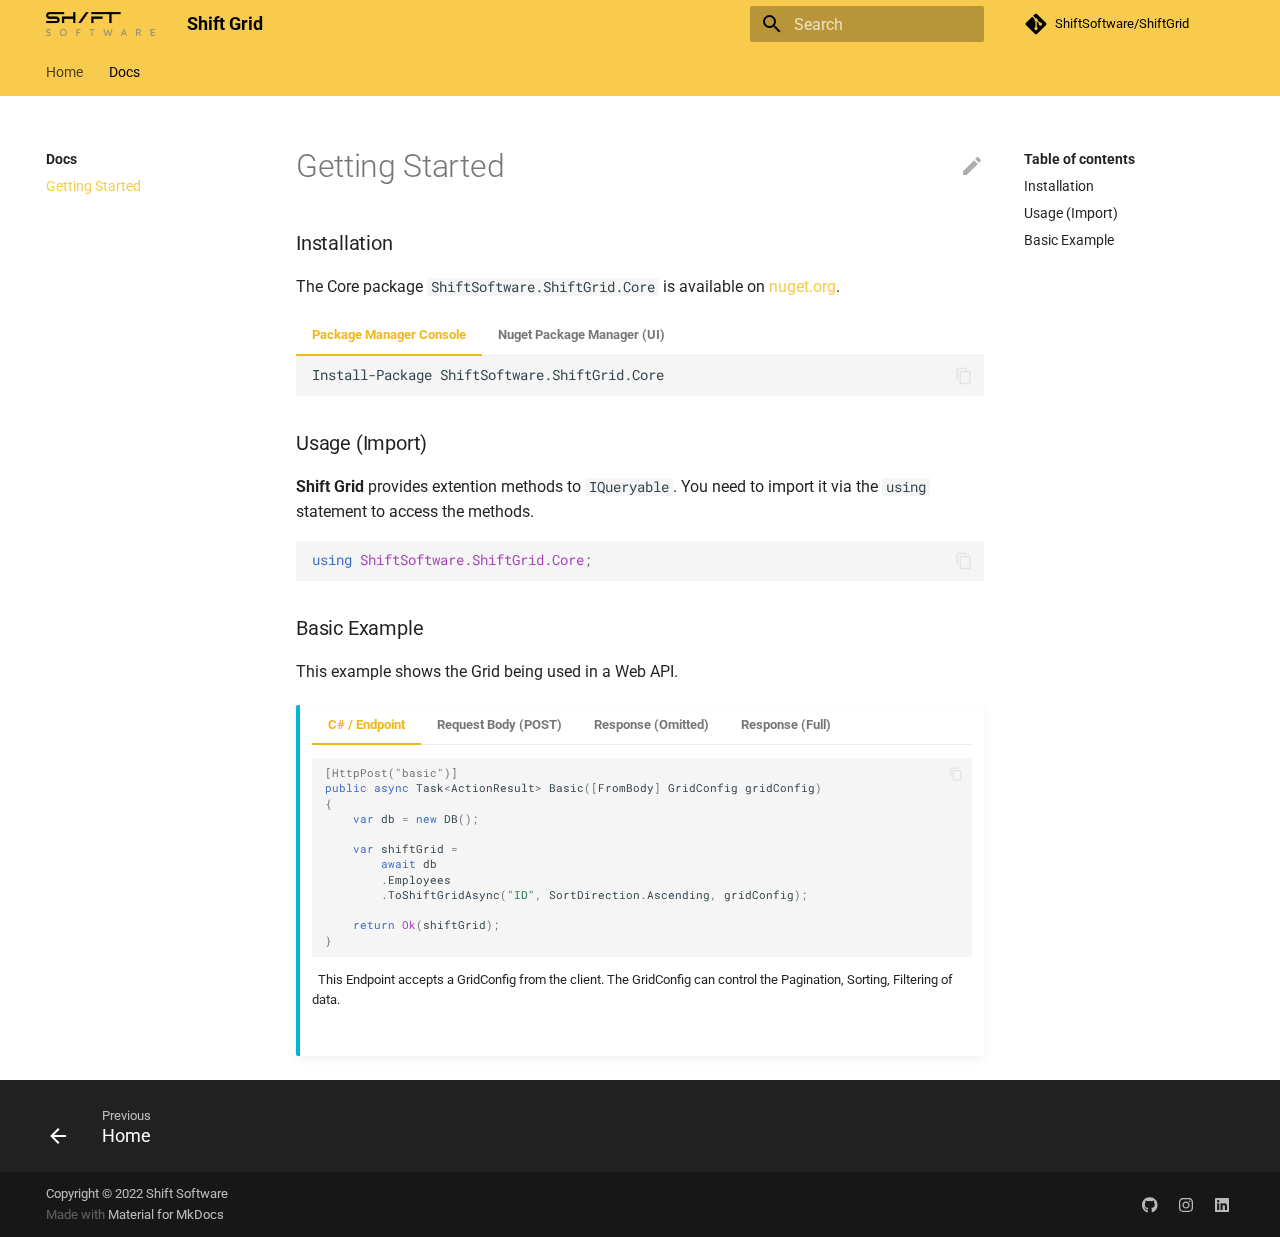
==== getting-started/index.html @ 9fefaa30 "Deployed 699433a with MkDocs version: 1.3.0" ====
<!doctype html>
<html lang="en" class="no-js">
  <head>
    
      <meta charset="utf-8">
      <meta name="viewport" content="width=device-width,initial-scale=1">
      
        <meta name="description" content="Data Grid adapter for Entity Framework and Entity Framework Core with support for Pagination, Sorting, Filtering, and Data Exporting.">
      
      
        <meta name="author" content="Shift Software">
      
      
      <link rel="icon" href="../assets/images/favicon.png">
      <meta name="generator" content="mkdocs-1.3.0, mkdocs-material-8.2.15">
    
    
      
        <title>Getting Started - Shift Grid</title>
      
    
    
      <link rel="stylesheet" href="../assets/stylesheets/main.c382b1dc.min.css">
      
        
        <link rel="stylesheet" href="../assets/stylesheets/palette.cc9b2e1e.min.css">
        
      
    
    
    
      
        
        
        <link rel="preconnect" href="https://fonts.gstatic.com" crossorigin>
        <link rel="stylesheet" href="https://fonts.googleapis.com/css?family=Roboto:300,300i,400,400i,700,700i%7CRoboto+Mono:400,400i,700,700i&display=fallback">
        <style>:root{--md-text-font:"Roboto";--md-code-font:"Roboto Mono"}</style>
      
    
    
      <link rel="stylesheet" href="../overrides/css/extra.css">
    
    <script>__md_scope=new URL("..",location),__md_get=(e,_=localStorage,t=__md_scope)=>JSON.parse(_.getItem(t.pathname+"."+e)),__md_set=(e,_,t=localStorage,a=__md_scope)=>{try{t.setItem(a.pathname+"."+e,JSON.stringify(_))}catch(e){}}</script>
    
      

    
    
  </head>
  
  
    
    
    
    
    
    <body dir="ltr" data-md-color-scheme="" data-md-color-primary="none" data-md-color-accent="none">
  
    
    
    <input class="md-toggle" data-md-toggle="drawer" type="checkbox" id="__drawer" autocomplete="off">
    <input class="md-toggle" data-md-toggle="search" type="checkbox" id="__search" autocomplete="off">
    <label class="md-overlay" for="__drawer"></label>
    <div data-md-component="skip">
      
        
        <a href="#installation" class="md-skip">
          Skip to content
        </a>
      
    </div>
    <div data-md-component="announce">
      
    </div>
    
    
      

<header class="md-header" data-md-component="header">
  <nav class="md-header__inner md-grid" aria-label="Header">
    <a href=".." title="Shift Grid" class="md-header__button md-logo" aria-label="Shift Grid" data-md-component="logo">
      
  <img src="../assets/images/logo.png" alt="logo">

    </a>
    <label class="md-header__button md-icon" for="__drawer">
      <svg xmlns="http://www.w3.org/2000/svg" viewBox="0 0 24 24"><path d="M3 6h18v2H3V6m0 5h18v2H3v-2m0 5h18v2H3v-2Z"/></svg>
    </label>
    <div class="md-header__title" data-md-component="header-title">
      <div class="md-header__ellipsis">
        <div class="md-header__topic">
          <span class="md-ellipsis">
            Shift Grid
          </span>
        </div>
        <div class="md-header__topic" data-md-component="header-topic">
          <span class="md-ellipsis">
            
              Getting Started
            
          </span>
        </div>
      </div>
    </div>
    
    
    
      <label class="md-header__button md-icon" for="__search">
        <svg xmlns="http://www.w3.org/2000/svg" viewBox="0 0 24 24"><path d="M9.5 3A6.5 6.5 0 0 1 16 9.5c0 1.61-.59 3.09-1.56 4.23l.27.27h.79l5 5-1.5 1.5-5-5v-.79l-.27-.27A6.516 6.516 0 0 1 9.5 16 6.5 6.5 0 0 1 3 9.5 6.5 6.5 0 0 1 9.5 3m0 2C7 5 5 7 5 9.5S7 14 9.5 14 14 12 14 9.5 12 5 9.5 5Z"/></svg>
      </label>
      <div class="md-search" data-md-component="search" role="dialog">
  <label class="md-search__overlay" for="__search"></label>
  <div class="md-search__inner" role="search">
    <form class="md-search__form" name="search">
      <input type="text" class="md-search__input" name="query" aria-label="Search" placeholder="Search" autocapitalize="off" autocorrect="off" autocomplete="off" spellcheck="false" data-md-component="search-query" required>
      <label class="md-search__icon md-icon" for="__search">
        <svg xmlns="http://www.w3.org/2000/svg" viewBox="0 0 24 24"><path d="M9.5 3A6.5 6.5 0 0 1 16 9.5c0 1.61-.59 3.09-1.56 4.23l.27.27h.79l5 5-1.5 1.5-5-5v-.79l-.27-.27A6.516 6.516 0 0 1 9.5 16 6.5 6.5 0 0 1 3 9.5 6.5 6.5 0 0 1 9.5 3m0 2C7 5 5 7 5 9.5S7 14 9.5 14 14 12 14 9.5 12 5 9.5 5Z"/></svg>
        <svg xmlns="http://www.w3.org/2000/svg" viewBox="0 0 24 24"><path d="M20 11v2H8l5.5 5.5-1.42 1.42L4.16 12l7.92-7.92L13.5 5.5 8 11h12Z"/></svg>
      </label>
      <nav class="md-search__options" aria-label="Search">
        
        <button type="reset" class="md-search__icon md-icon" aria-label="Clear" tabindex="-1">
          <svg xmlns="http://www.w3.org/2000/svg" viewBox="0 0 24 24"><path d="M19 6.41 17.59 5 12 10.59 6.41 5 5 6.41 10.59 12 5 17.59 6.41 19 12 13.41 17.59 19 19 17.59 13.41 12 19 6.41Z"/></svg>
        </button>
      </nav>
      
    </form>
    <div class="md-search__output">
      <div class="md-search__scrollwrap" data-md-scrollfix>
        <div class="md-search-result" data-md-component="search-result">
          <div class="md-search-result__meta">
            Initializing search
          </div>
          <ol class="md-search-result__list"></ol>
        </div>
      </div>
    </div>
  </div>
</div>
    
    
      <div class="md-header__source">
        <a href="https://github.com/ShiftSoftware/ShiftGrid" title="Go to repository" class="md-source" data-md-component="source">
  <div class="md-source__icon md-icon">
    
    <svg xmlns="http://www.w3.org/2000/svg" viewBox="0 0 448 512"><!--! Font Awesome Free 6.1.1 by @fontawesome - https://fontawesome.com License - https://fontawesome.com/license/free (Icons: CC BY 4.0, Fonts: SIL OFL 1.1, Code: MIT License) Copyright 2022 Fonticons, Inc.--><path d="M439.55 236.05 244 40.45a28.87 28.87 0 0 0-40.81 0l-40.66 40.63 51.52 51.52c27.06-9.14 52.68 16.77 43.39 43.68l49.66 49.66c34.23-11.8 61.18 31 35.47 56.69-26.49 26.49-70.21-2.87-56-37.34L240.22 199v121.85c25.3 12.54 22.26 41.85 9.08 55a34.34 34.34 0 0 1-48.55 0c-17.57-17.6-11.07-46.91 11.25-56v-123c-20.8-8.51-24.6-30.74-18.64-45L142.57 101 8.45 235.14a28.86 28.86 0 0 0 0 40.81l195.61 195.6a28.86 28.86 0 0 0 40.8 0l194.69-194.69a28.86 28.86 0 0 0 0-40.81z"/></svg>
  </div>
  <div class="md-source__repository">
    ShiftSoftware/ShiftGrid
  </div>
</a>
      </div>
    
  </nav>
  
</header>
    
    <div class="md-container" data-md-component="container">
      
      
        
          
            
<nav class="md-tabs" aria-label="Tabs" data-md-component="tabs">
  <div class="md-tabs__inner md-grid">
    <ul class="md-tabs__list">
      
        
  
  


  <li class="md-tabs__item">
    <a href=".." class="md-tabs__link">
      Home
    </a>
  </li>

      
        
  
  
    
  


  
  
  
    <li class="md-tabs__item">
      <a href="./" class="md-tabs__link md-tabs__link--active">
        Docs
      </a>
    </li>
  

      
    </ul>
  </div>
</nav>
          
        
      
      <main class="md-main" data-md-component="main">
        <div class="md-main__inner md-grid">
          
            
              
              <div class="md-sidebar md-sidebar--primary" data-md-component="sidebar" data-md-type="navigation" >
                <div class="md-sidebar__scrollwrap">
                  <div class="md-sidebar__inner">
                    

  


<nav class="md-nav md-nav--primary md-nav--lifted" aria-label="Navigation" data-md-level="0">
  <label class="md-nav__title" for="__drawer">
    <a href=".." title="Shift Grid" class="md-nav__button md-logo" aria-label="Shift Grid" data-md-component="logo">
      
  <img src="../assets/images/logo.png" alt="logo">

    </a>
    Shift Grid
  </label>
  
    <div class="md-nav__source">
      <a href="https://github.com/ShiftSoftware/ShiftGrid" title="Go to repository" class="md-source" data-md-component="source">
  <div class="md-source__icon md-icon">
    
    <svg xmlns="http://www.w3.org/2000/svg" viewBox="0 0 448 512"><!--! Font Awesome Free 6.1.1 by @fontawesome - https://fontawesome.com License - https://fontawesome.com/license/free (Icons: CC BY 4.0, Fonts: SIL OFL 1.1, Code: MIT License) Copyright 2022 Fonticons, Inc.--><path d="M439.55 236.05 244 40.45a28.87 28.87 0 0 0-40.81 0l-40.66 40.63 51.52 51.52c27.06-9.14 52.68 16.77 43.39 43.68l49.66 49.66c34.23-11.8 61.18 31 35.47 56.69-26.49 26.49-70.21-2.87-56-37.34L240.22 199v121.85c25.3 12.54 22.26 41.85 9.08 55a34.34 34.34 0 0 1-48.55 0c-17.57-17.6-11.07-46.91 11.25-56v-123c-20.8-8.51-24.6-30.74-18.64-45L142.57 101 8.45 235.14a28.86 28.86 0 0 0 0 40.81l195.61 195.6a28.86 28.86 0 0 0 40.8 0l194.69-194.69a28.86 28.86 0 0 0 0-40.81z"/></svg>
  </div>
  <div class="md-source__repository">
    ShiftSoftware/ShiftGrid
  </div>
</a>
    </div>
  
  <ul class="md-nav__list" data-md-scrollfix>
    
      
      
      

  
  
  
    <li class="md-nav__item">
      <a href=".." class="md-nav__link">
        Home
      </a>
    </li>
  

    
      
      
      

  
  
    
  
  
    
    <li class="md-nav__item md-nav__item--active md-nav__item--nested">
      
      
        <input class="md-nav__toggle md-toggle" data-md-toggle="__nav_2" type="checkbox" id="__nav_2" checked>
      
      
      
      
        <label class="md-nav__link" for="__nav_2">
          Docs
          <span class="md-nav__icon md-icon"></span>
        </label>
      
      <nav class="md-nav" aria-label="Docs" data-md-level="1">
        <label class="md-nav__title" for="__nav_2">
          <span class="md-nav__icon md-icon"></span>
          Docs
        </label>
        <ul class="md-nav__list" data-md-scrollfix>
          
            
              
  
  
    
  
  
    <li class="md-nav__item md-nav__item--active">
      
      <input class="md-nav__toggle md-toggle" data-md-toggle="toc" type="checkbox" id="__toc">
      
      
      
        <label class="md-nav__link md-nav__link--active" for="__toc">
          Getting Started
          <span class="md-nav__icon md-icon"></span>
        </label>
      
      <a href="./" class="md-nav__link md-nav__link--active">
        Getting Started
      </a>
      
        

<nav class="md-nav md-nav--secondary" aria-label="Table of contents">
  
  
  
  
    <label class="md-nav__title" for="__toc">
      <span class="md-nav__icon md-icon"></span>
      Table of contents
    </label>
    <ul class="md-nav__list" data-md-component="toc" data-md-scrollfix>
      
        <li class="md-nav__item">
  <a href="#installation" class="md-nav__link">
    Installation
  </a>
  
</li>
      
        <li class="md-nav__item">
  <a href="#usage-import" class="md-nav__link">
    Usage (Import)
  </a>
  
</li>
      
        <li class="md-nav__item">
  <a href="#basic-example" class="md-nav__link">
    Basic Example
  </a>
  
</li>
      
    </ul>
  
</nav>
      
    </li>
  

            
          
        </ul>
      </nav>
    </li>
  

    
  </ul>
</nav>
                  </div>
                </div>
              </div>
            
            
              
              <div class="md-sidebar md-sidebar--secondary" data-md-component="sidebar" data-md-type="toc" >
                <div class="md-sidebar__scrollwrap">
                  <div class="md-sidebar__inner">
                    

<nav class="md-nav md-nav--secondary" aria-label="Table of contents">
  
  
  
  
    <label class="md-nav__title" for="__toc">
      <span class="md-nav__icon md-icon"></span>
      Table of contents
    </label>
    <ul class="md-nav__list" data-md-component="toc" data-md-scrollfix>
      
        <li class="md-nav__item">
  <a href="#installation" class="md-nav__link">
    Installation
  </a>
  
</li>
      
        <li class="md-nav__item">
  <a href="#usage-import" class="md-nav__link">
    Usage (Import)
  </a>
  
</li>
      
        <li class="md-nav__item">
  <a href="#basic-example" class="md-nav__link">
    Basic Example
  </a>
  
</li>
      
    </ul>
  
</nav>
                  </div>
                </div>
              </div>
            
          
          <div class="md-content" data-md-component="content">
            <article class="md-content__inner md-typeset">
              
                
  <a href="https://github.com/ShiftSoftware/ShiftGrid/edit/master/docs/getting-started.md" title="Edit this page" class="md-content__button md-icon">
    <svg xmlns="http://www.w3.org/2000/svg" viewBox="0 0 24 24"><path d="M20.71 7.04c.39-.39.39-1.04 0-1.41l-2.34-2.34c-.37-.39-1.02-.39-1.41 0l-1.84 1.83 3.75 3.75M3 17.25V21h3.75L17.81 9.93l-3.75-3.75L3 17.25Z"/></svg>
  </a>



  <h1>Getting Started</h1>

<h3 id="installation">Installation<a class="headerlink" href="#installation" title="Permanent link">&para;</a></h3>
<p>The Core package <code>ShiftSoftware.ShiftGrid.Core</code> is available on <a href="https://nuget.org">nuget.org</a>.</p>
<div class="tabbed-set tabbed-alternate" data-tabs="1:2"><input checked="checked" id="__tabbed_1_1" name="__tabbed_1" type="radio" /><input id="__tabbed_1_2" name="__tabbed_1" type="radio" /><div class="tabbed-labels"><label for="__tabbed_1_1">Package Manager Console</label><label for="__tabbed_1_2">Nuget Package Manager (UI)</label></div>
<div class="tabbed-content">
<div class="tabbed-block">
<div class="highlight"><pre><span></span><code>Install-Package ShiftSoftware.ShiftGrid.Core
</code></pre></div>
</div>
<div class="tabbed-block">
<div class="admonition note">
<ul>
<li><strong>Right Click</strong> on the Solution Name In Visual Studio</li>
<li>Click <strong>Manage NuGet Packages</strong></li>
<li>Click <strong>Browse</strong></li>
<li>Find <code>ShiftSoftware.ShiftGrid.Core</code> and Install it.</li>
</ul>
</div>
</div>
</div>
</div>
<h3 id="usage-import">Usage (Import)<a class="headerlink" href="#usage-import" title="Permanent link">&para;</a></h3>
<p><strong>Shift Grid</strong> provides extention methods to <code>IQueryable</code>. You need to import it via the <code>using</code> statement to access the methods.
<div class="highlight"><pre><span></span><code><span class="k">using</span><span class="w"> </span><span class="nn">ShiftSoftware.ShiftGrid.Core</span><span class="p">;</span><span class="w"></span>
</code></pre></div></p>
<h3 id="basic-example">Basic Example<a class="headerlink" href="#basic-example" title="Permanent link">&para;</a></h3>
<p>This example shows the Grid being used in a Web API.</p>
<div class="admonition info">
<div class="tabbed-set tabbed-alternate" data-tabs="2:4"><input checked="checked" id="__tabbed_2_1" name="__tabbed_2" type="radio" /><input id="__tabbed_2_2" name="__tabbed_2" type="radio" /><input id="__tabbed_2_3" name="__tabbed_2" type="radio" /><input id="__tabbed_2_4" name="__tabbed_2" type="radio" /><div class="tabbed-labels"><label for="__tabbed_2_1">C# / Endpoint</label><label for="__tabbed_2_2">Request Body (POST)</label><label for="__tabbed_2_3">Response (Omitted)</label><label for="__tabbed_2_4">Response (Full)</label></div>
<div class="tabbed-content">
<div class="tabbed-block">
<p><div class="highlight"><pre><span></span><code><span class="na">[HttpPost(&quot;basic&quot;)]</span><span class="w"></span>
<span class="k">public</span><span class="w"> </span><span class="k">async</span><span class="w"> </span><span class="n">Task</span><span class="p">&lt;</span><span class="n">ActionResult</span><span class="p">&gt;</span><span class="w"> </span><span class="n">Basic</span><span class="p">([</span><span class="n">FromBody</span><span class="p">]</span><span class="w"> </span><span class="n">GridConfig</span><span class="w"> </span><span class="n">gridConfig</span><span class="p">)</span><span class="w"></span>
<span class="p">{</span><span class="w"></span>
<span class="w">    </span><span class="kt">var</span><span class="w"> </span><span class="n">db</span><span class="w"> </span><span class="p">=</span><span class="w"> </span><span class="k">new</span><span class="w"> </span><span class="n">DB</span><span class="p">();</span><span class="w"></span>

<span class="w">    </span><span class="kt">var</span><span class="w"> </span><span class="n">shiftGrid</span><span class="w"> </span><span class="p">=</span><span class="w"></span>
<span class="w">        </span><span class="k">await</span><span class="w"> </span><span class="n">db</span><span class="w"></span>
<span class="w">        </span><span class="p">.</span><span class="n">Employees</span><span class="w"></span>
<span class="w">        </span><span class="p">.</span><span class="n">ToShiftGridAsync</span><span class="p">(</span><span class="s">&quot;ID&quot;</span><span class="p">,</span><span class="w"> </span><span class="n">SortDirection</span><span class="p">.</span><span class="n">Ascending</span><span class="p">,</span><span class="w"> </span><span class="n">gridConfig</span><span class="p">);</span><span class="w"></span>

<span class="w">    </span><span class="k">return</span><span class="w"> </span><span class="nf">Ok</span><span class="p">(</span><span class="n">shiftGrid</span><span class="p">);</span><span class="w"></span>
<span class="p">}</span><span class="w"></span>
</code></pre></div>
&nbsp;
This Endpoint accepts a GridConfig from the client. The GridConfig can control the Pagination, Sorting, Filtering of data.
<br/>
<br/></p>
</div>
<div class="tabbed-block">
<p><div class="highlight"><pre><span></span><code><span class="p">{</span><span class="w"></span>
<span class="w">    </span><span class="nt">&quot;dataPageIndex&quot;</span><span class="p">:</span><span class="w"> </span><span class="mi">0</span><span class="p">,</span><span class="w"></span>
<span class="w">    </span><span class="nt">&quot;dataPageSize&quot;</span><span class="p">:</span><span class="w"> </span><span class="mi">5</span><span class="p">,</span><span class="w"></span>
<span class="w">    </span><span class="nt">&quot;sort&quot;</span><span class="p">:</span><span class="w"> </span><span class="p">[</span><span class="w"></span>
<span class="w">        </span><span class="p">{</span><span class="w"></span>
<span class="w">            </span><span class="nt">&quot;field&quot;</span><span class="p">:</span><span class="w"> </span><span class="s2">&quot;ID&quot;</span><span class="p">,</span><span class="w"></span>
<span class="w">            </span><span class="nt">&quot;sortDirection&quot;</span><span class="p">:</span><span class="w"> </span><span class="mi">0</span><span class="w"></span>
<span class="w">        </span><span class="p">}</span><span class="w"></span>
<span class="w">    </span><span class="p">],</span><span class="w"></span>
<span class="w">    </span><span class="nt">&quot;columns&quot;</span><span class="p">:</span><span class="w"> </span><span class="p">[],</span><span class="w"></span>
<span class="w">    </span><span class="nt">&quot;pagination&quot;</span><span class="p">:</span><span class="w"> </span><span class="p">{</span><span class="w"></span>
<span class="w">        </span><span class="nt">&quot;pageSize&quot;</span><span class="p">:</span><span class="w"> </span><span class="mi">10</span><span class="w"></span>
<span class="w">    </span><span class="p">}</span><span class="w"></span>
<span class="p">}</span><span class="w"></span>
</code></pre></div>
The <code>dataPageIndex</code> is set to <code>0</code> to load the first page. and the <code>dataPageSize</code> is set to <code>5</code> to load 5 items in each page.
<br/></p>
</div>
<div class="tabbed-block">
<p><div class="highlight"><pre><span></span><code><span class="p">{</span><span class="w"></span>
<span class="w">    </span><span class="nt">&quot;dataPageIndex&quot;</span><span class="p">:</span><span class="w"> </span><span class="mi">0</span><span class="p">,</span><span class="w"></span>
<span class="w">    </span><span class="nt">&quot;dataPageSize&quot;</span><span class="p">:</span><span class="w"> </span><span class="mi">5</span><span class="p">,</span><span class="w"></span>
<span class="w">    </span><span class="nt">&quot;dataCount&quot;</span><span class="p">:</span><span class="w"> </span><span class="mi">1000</span><span class="p">,</span><span class="w"></span>
<span class="w">    </span><span class="nt">&quot;data&quot;</span><span class="p">:</span><span class="w"> </span><span class="p">[</span><span class="err">...</span><span class="p">],</span><span class="w"></span>
<span class="w">    </span><span class="nt">&quot;summary&quot;</span><span class="p">:</span><span class="w"> </span><span class="p">{</span><span class="err">...</span><span class="p">},</span><span class="w"></span>
<span class="w">    </span><span class="nt">&quot;sort&quot;</span><span class="p">:</span><span class="w"> </span><span class="p">[</span><span class="err">...</span><span class="p">],</span><span class="w"></span>
<span class="w">    </span><span class="nt">&quot;stableSort&quot;</span><span class="p">:</span><span class="w"> </span><span class="p">{</span><span class="err">...</span><span class="p">},</span><span class="w"></span>
<span class="w">    </span><span class="nt">&quot;filters&quot;</span><span class="p">:</span><span class="w"> </span><span class="p">[],</span><span class="w"></span>
<span class="w">    </span><span class="nt">&quot;columns&quot;</span><span class="p">:</span><span class="w"> </span><span class="p">[</span><span class="err">...</span><span class="p">],</span><span class="w"></span>
<span class="w">    </span><span class="nt">&quot;pagination&quot;</span><span class="p">:</span><span class="w"> </span><span class="p">{</span><span class="err">...</span><span class="p">},</span><span class="w"></span>
<span class="w">    </span><span class="nt">&quot;beforeLoadingData&quot;</span><span class="p">:</span><span class="w"> </span><span class="s2">&quot;2022-06-03T07:04:03.066889Z&quot;</span><span class="p">,</span><span class="w"></span>
<span class="w">    </span><span class="nt">&quot;afterLoadingData&quot;</span><span class="p">:</span><span class="w"> </span><span class="s2">&quot;2022-06-03T07:04:03.0678893Z&quot;</span><span class="w"></span>
<span class="p">}</span><span class="w"></span>
</code></pre></div>
Objects and Arrays are omitted here so you can see the entire JSON in one preview. See the next tab for the full response.</p>
</div>
<div class="tabbed-block">
<p><div class="highlight"><pre><span></span><code><span class="p">{</span><span class="w"></span>
<span class="w">    </span><span class="nt">&quot;dataPageIndex&quot;</span><span class="p">:</span><span class="w"> </span><span class="mi">0</span><span class="p">,</span><span class="w"></span>
<span class="w">    </span><span class="nt">&quot;dataPageSize&quot;</span><span class="p">:</span><span class="w"> </span><span class="mi">5</span><span class="p">,</span><span class="w"></span>
<span class="w">    </span><span class="nt">&quot;dataCount&quot;</span><span class="p">:</span><span class="w"> </span><span class="mi">1000</span><span class="p">,</span><span class="w"></span>
<span class="w">    </span><span class="nt">&quot;data&quot;</span><span class="p">:</span><span class="w"> </span><span class="p">[</span><span class="w"></span>
<span class="w">        </span><span class="p">{</span><span class="w"></span>
<span class="w">            </span><span class="nt">&quot;id&quot;</span><span class="p">:</span><span class="w"> </span><span class="mi">1</span><span class="p">,</span><span class="w"></span>
<span class="w">            </span><span class="nt">&quot;firstName&quot;</span><span class="p">:</span><span class="w"> </span><span class="s2">&quot;First Name (1)&quot;</span><span class="p">,</span><span class="w"></span>
<span class="w">            </span><span class="nt">&quot;lastName&quot;</span><span class="p">:</span><span class="w"> </span><span class="s2">&quot;Last Name (1)&quot;</span><span class="p">,</span><span class="w"></span>
<span class="w">            </span><span class="nt">&quot;birthdate&quot;</span><span class="p">:</span><span class="w"> </span><span class="kc">null</span><span class="p">,</span><span class="w"></span>
<span class="w">            </span><span class="nt">&quot;departmentId&quot;</span><span class="p">:</span><span class="w"> </span><span class="mi">1</span><span class="p">,</span><span class="w"></span>
<span class="w">            </span><span class="nt">&quot;department&quot;</span><span class="p">:</span><span class="w"> </span><span class="kc">null</span><span class="w"></span>
<span class="w">        </span><span class="p">},</span><span class="w"></span>
<span class="w">        </span><span class="p">{</span><span class="w"></span>
<span class="w">            </span><span class="nt">&quot;id&quot;</span><span class="p">:</span><span class="w"> </span><span class="mi">2</span><span class="p">,</span><span class="w"></span>
<span class="w">            </span><span class="nt">&quot;firstName&quot;</span><span class="p">:</span><span class="w"> </span><span class="s2">&quot;First Name (2)&quot;</span><span class="p">,</span><span class="w"></span>
<span class="w">            </span><span class="nt">&quot;lastName&quot;</span><span class="p">:</span><span class="w"> </span><span class="s2">&quot;Last Name (2)&quot;</span><span class="p">,</span><span class="w"></span>
<span class="w">            </span><span class="nt">&quot;birthdate&quot;</span><span class="p">:</span><span class="w"> </span><span class="kc">null</span><span class="p">,</span><span class="w"></span>
<span class="w">            </span><span class="nt">&quot;departmentId&quot;</span><span class="p">:</span><span class="w"> </span><span class="mi">2</span><span class="p">,</span><span class="w"></span>
<span class="w">            </span><span class="nt">&quot;department&quot;</span><span class="p">:</span><span class="w"> </span><span class="kc">null</span><span class="w"></span>
<span class="w">        </span><span class="p">},</span><span class="w"></span>
<span class="w">        </span><span class="p">{</span><span class="w"></span>
<span class="w">            </span><span class="nt">&quot;id&quot;</span><span class="p">:</span><span class="w"> </span><span class="mi">3</span><span class="p">,</span><span class="w"></span>
<span class="w">            </span><span class="nt">&quot;firstName&quot;</span><span class="p">:</span><span class="w"> </span><span class="s2">&quot;First Name (3)&quot;</span><span class="p">,</span><span class="w"></span>
<span class="w">            </span><span class="nt">&quot;lastName&quot;</span><span class="p">:</span><span class="w"> </span><span class="s2">&quot;Last Name (3)&quot;</span><span class="p">,</span><span class="w"></span>
<span class="w">            </span><span class="nt">&quot;birthdate&quot;</span><span class="p">:</span><span class="w"> </span><span class="kc">null</span><span class="p">,</span><span class="w"></span>
<span class="w">            </span><span class="nt">&quot;departmentId&quot;</span><span class="p">:</span><span class="w"> </span><span class="mi">3</span><span class="p">,</span><span class="w"></span>
<span class="w">            </span><span class="nt">&quot;department&quot;</span><span class="p">:</span><span class="w"> </span><span class="kc">null</span><span class="w"></span>
<span class="w">        </span><span class="p">},</span><span class="w"></span>
<span class="w">        </span><span class="p">{</span><span class="w"></span>
<span class="w">            </span><span class="nt">&quot;id&quot;</span><span class="p">:</span><span class="w"> </span><span class="mi">4</span><span class="p">,</span><span class="w"></span>
<span class="w">            </span><span class="nt">&quot;firstName&quot;</span><span class="p">:</span><span class="w"> </span><span class="s2">&quot;First Name (4)&quot;</span><span class="p">,</span><span class="w"></span>
<span class="w">            </span><span class="nt">&quot;lastName&quot;</span><span class="p">:</span><span class="w"> </span><span class="s2">&quot;Last Name (4)&quot;</span><span class="p">,</span><span class="w"></span>
<span class="w">            </span><span class="nt">&quot;birthdate&quot;</span><span class="p">:</span><span class="w"> </span><span class="kc">null</span><span class="p">,</span><span class="w"></span>
<span class="w">            </span><span class="nt">&quot;departmentId&quot;</span><span class="p">:</span><span class="w"> </span><span class="mi">4</span><span class="p">,</span><span class="w"></span>
<span class="w">            </span><span class="nt">&quot;department&quot;</span><span class="p">:</span><span class="w"> </span><span class="kc">null</span><span class="w"></span>
<span class="w">        </span><span class="p">},</span><span class="w"></span>
<span class="w">        </span><span class="p">{</span><span class="w"></span>
<span class="w">            </span><span class="nt">&quot;id&quot;</span><span class="p">:</span><span class="w"> </span><span class="mi">5</span><span class="p">,</span><span class="w"></span>
<span class="w">            </span><span class="nt">&quot;firstName&quot;</span><span class="p">:</span><span class="w"> </span><span class="s2">&quot;First Name (5)&quot;</span><span class="p">,</span><span class="w"></span>
<span class="w">            </span><span class="nt">&quot;lastName&quot;</span><span class="p">:</span><span class="w"> </span><span class="s2">&quot;Last Name (5)&quot;</span><span class="p">,</span><span class="w"></span>
<span class="w">            </span><span class="nt">&quot;birthdate&quot;</span><span class="p">:</span><span class="w"> </span><span class="kc">null</span><span class="p">,</span><span class="w"></span>
<span class="w">            </span><span class="nt">&quot;departmentId&quot;</span><span class="p">:</span><span class="w"> </span><span class="mi">5</span><span class="p">,</span><span class="w"></span>
<span class="w">            </span><span class="nt">&quot;department&quot;</span><span class="p">:</span><span class="w"> </span><span class="kc">null</span><span class="w"></span>
<span class="w">        </span><span class="p">}</span><span class="w"></span>
<span class="w">    </span><span class="p">],</span><span class="w"></span>
<span class="w">    </span><span class="nt">&quot;summary&quot;</span><span class="p">:</span><span class="w"> </span><span class="p">{</span><span class="w"></span>
<span class="w">        </span><span class="nt">&quot;Count&quot;</span><span class="p">:</span><span class="w"> </span><span class="mi">1000</span><span class="w"></span>
<span class="w">    </span><span class="p">},</span><span class="w"></span>
<span class="w">    </span><span class="nt">&quot;sort&quot;</span><span class="p">:</span><span class="w"> </span><span class="p">[</span><span class="w"></span>
<span class="w">        </span><span class="p">{</span><span class="w"></span>
<span class="w">            </span><span class="nt">&quot;field&quot;</span><span class="p">:</span><span class="w"> </span><span class="s2">&quot;ID&quot;</span><span class="p">,</span><span class="w"></span>
<span class="w">            </span><span class="nt">&quot;sortDirection&quot;</span><span class="p">:</span><span class="w"> </span><span class="mi">0</span><span class="w"></span>
<span class="w">        </span><span class="p">}</span><span class="w"></span>
<span class="w">    </span><span class="p">],</span><span class="w"></span>
<span class="w">    </span><span class="nt">&quot;stableSort&quot;</span><span class="p">:</span><span class="w"> </span><span class="p">{</span><span class="w"></span>
<span class="w">        </span><span class="nt">&quot;field&quot;</span><span class="p">:</span><span class="w"> </span><span class="s2">&quot;ID&quot;</span><span class="p">,</span><span class="w"></span>
<span class="w">        </span><span class="nt">&quot;sortDirection&quot;</span><span class="p">:</span><span class="w"> </span><span class="mi">0</span><span class="w"></span>
<span class="w">    </span><span class="p">},</span><span class="w"></span>
<span class="w">    </span><span class="nt">&quot;filters&quot;</span><span class="p">:</span><span class="w"> </span><span class="p">[],</span><span class="w"></span>
<span class="w">    </span><span class="nt">&quot;columns&quot;</span><span class="p">:</span><span class="w"> </span><span class="p">[</span><span class="w"></span>
<span class="w">        </span><span class="p">{</span><span class="w"></span>
<span class="w">            </span><span class="nt">&quot;headerText&quot;</span><span class="p">:</span><span class="w"> </span><span class="s2">&quot;ID&quot;</span><span class="p">,</span><span class="w"></span>
<span class="w">            </span><span class="nt">&quot;field&quot;</span><span class="p">:</span><span class="w"> </span><span class="s2">&quot;ID&quot;</span><span class="p">,</span><span class="w"></span>
<span class="w">            </span><span class="nt">&quot;visible&quot;</span><span class="p">:</span><span class="w"> </span><span class="kc">true</span><span class="p">,</span><span class="w"></span>
<span class="w">            </span><span class="nt">&quot;order&quot;</span><span class="p">:</span><span class="w"> </span><span class="mi">0</span><span class="w"></span>
<span class="w">        </span><span class="p">},</span><span class="w"></span>
<span class="w">        </span><span class="p">{</span><span class="w"></span>
<span class="w">            </span><span class="nt">&quot;headerText&quot;</span><span class="p">:</span><span class="w"> </span><span class="s2">&quot;FirstName&quot;</span><span class="p">,</span><span class="w"></span>
<span class="w">            </span><span class="nt">&quot;field&quot;</span><span class="p">:</span><span class="w"> </span><span class="s2">&quot;FirstName&quot;</span><span class="p">,</span><span class="w"></span>
<span class="w">            </span><span class="nt">&quot;visible&quot;</span><span class="p">:</span><span class="w"> </span><span class="kc">true</span><span class="p">,</span><span class="w"></span>
<span class="w">            </span><span class="nt">&quot;order&quot;</span><span class="p">:</span><span class="w"> </span><span class="mi">1</span><span class="w"></span>
<span class="w">        </span><span class="p">},</span><span class="w"></span>
<span class="w">        </span><span class="p">{</span><span class="w"></span>
<span class="w">            </span><span class="nt">&quot;headerText&quot;</span><span class="p">:</span><span class="w"> </span><span class="s2">&quot;LastName&quot;</span><span class="p">,</span><span class="w"></span>
<span class="w">            </span><span class="nt">&quot;field&quot;</span><span class="p">:</span><span class="w"> </span><span class="s2">&quot;LastName&quot;</span><span class="p">,</span><span class="w"></span>
<span class="w">            </span><span class="nt">&quot;visible&quot;</span><span class="p">:</span><span class="w"> </span><span class="kc">true</span><span class="p">,</span><span class="w"></span>
<span class="w">            </span><span class="nt">&quot;order&quot;</span><span class="p">:</span><span class="w"> </span><span class="mi">2</span><span class="w"></span>
<span class="w">        </span><span class="p">},</span><span class="w"></span>
<span class="w">        </span><span class="p">{</span><span class="w"></span>
<span class="w">            </span><span class="nt">&quot;headerText&quot;</span><span class="p">:</span><span class="w"> </span><span class="s2">&quot;Birthdate&quot;</span><span class="p">,</span><span class="w"></span>
<span class="w">            </span><span class="nt">&quot;field&quot;</span><span class="p">:</span><span class="w"> </span><span class="s2">&quot;Birthdate&quot;</span><span class="p">,</span><span class="w"></span>
<span class="w">            </span><span class="nt">&quot;visible&quot;</span><span class="p">:</span><span class="w"> </span><span class="kc">true</span><span class="p">,</span><span class="w"></span>
<span class="w">            </span><span class="nt">&quot;order&quot;</span><span class="p">:</span><span class="w"> </span><span class="mi">3</span><span class="w"></span>
<span class="w">        </span><span class="p">},</span><span class="w"></span>
<span class="w">        </span><span class="p">{</span><span class="w"></span>
<span class="w">            </span><span class="nt">&quot;headerText&quot;</span><span class="p">:</span><span class="w"> </span><span class="s2">&quot;DepartmentId&quot;</span><span class="p">,</span><span class="w"></span>
<span class="w">            </span><span class="nt">&quot;field&quot;</span><span class="p">:</span><span class="w"> </span><span class="s2">&quot;DepartmentId&quot;</span><span class="p">,</span><span class="w"></span>
<span class="w">            </span><span class="nt">&quot;visible&quot;</span><span class="p">:</span><span class="w"> </span><span class="kc">true</span><span class="p">,</span><span class="w"></span>
<span class="w">            </span><span class="nt">&quot;order&quot;</span><span class="p">:</span><span class="w"> </span><span class="mi">4</span><span class="w"></span>
<span class="w">        </span><span class="p">},</span><span class="w"></span>
<span class="w">        </span><span class="p">{</span><span class="w"></span>
<span class="w">            </span><span class="nt">&quot;headerText&quot;</span><span class="p">:</span><span class="w"> </span><span class="s2">&quot;Department&quot;</span><span class="p">,</span><span class="w"></span>
<span class="w">            </span><span class="nt">&quot;field&quot;</span><span class="p">:</span><span class="w"> </span><span class="s2">&quot;Department&quot;</span><span class="p">,</span><span class="w"></span>
<span class="w">            </span><span class="nt">&quot;visible&quot;</span><span class="p">:</span><span class="w"> </span><span class="kc">true</span><span class="p">,</span><span class="w"></span>
<span class="w">            </span><span class="nt">&quot;order&quot;</span><span class="p">:</span><span class="w"> </span><span class="mi">5</span><span class="w"></span>
<span class="w">        </span><span class="p">}</span><span class="w"></span>
<span class="w">    </span><span class="p">],</span><span class="w"></span>
<span class="w">    </span><span class="nt">&quot;pagination&quot;</span><span class="p">:</span><span class="w"> </span><span class="p">{</span><span class="w"></span>
<span class="w">        </span><span class="nt">&quot;count&quot;</span><span class="p">:</span><span class="w"> </span><span class="mi">200</span><span class="p">,</span><span class="w"></span>
<span class="w">        </span><span class="nt">&quot;pageSize&quot;</span><span class="p">:</span><span class="w"> </span><span class="mi">10</span><span class="p">,</span><span class="w"></span>
<span class="w">        </span><span class="nt">&quot;pageStart&quot;</span><span class="p">:</span><span class="w"> </span><span class="mi">0</span><span class="p">,</span><span class="w"></span>
<span class="w">        </span><span class="nt">&quot;pageEnd&quot;</span><span class="p">:</span><span class="w"> </span><span class="mi">9</span><span class="p">,</span><span class="w"></span>
<span class="w">        </span><span class="nt">&quot;pageIndex&quot;</span><span class="p">:</span><span class="w"> </span><span class="mi">0</span><span class="p">,</span><span class="w"></span>
<span class="w">        </span><span class="nt">&quot;hasPreviousPage&quot;</span><span class="p">:</span><span class="w"> </span><span class="kc">false</span><span class="p">,</span><span class="w"></span>
<span class="w">        </span><span class="nt">&quot;hasNextPage&quot;</span><span class="p">:</span><span class="w"> </span><span class="kc">true</span><span class="p">,</span><span class="w"></span>
<span class="w">        </span><span class="nt">&quot;lastPageIndex&quot;</span><span class="p">:</span><span class="w"> </span><span class="mi">199</span><span class="p">,</span><span class="w"></span>
<span class="w">        </span><span class="nt">&quot;dataStart&quot;</span><span class="p">:</span><span class="w"> </span><span class="mi">1</span><span class="p">,</span><span class="w"></span>
<span class="w">        </span><span class="nt">&quot;dataEnd&quot;</span><span class="p">:</span><span class="w"> </span><span class="mi">5</span><span class="w"></span>
<span class="w">    </span><span class="p">},</span><span class="w"></span>
<span class="w">    </span><span class="nt">&quot;beforeLoadingData&quot;</span><span class="p">:</span><span class="w"> </span><span class="s2">&quot;2022-06-03T07:04:03.066889Z&quot;</span><span class="p">,</span><span class="w"></span>
<span class="w">    </span><span class="nt">&quot;afterLoadingData&quot;</span><span class="p">:</span><span class="w"> </span><span class="s2">&quot;2022-06-03T07:04:03.0678893Z&quot;</span><span class="w"></span>
<span class="p">}</span><span class="w"></span>
</code></pre></div>
&nbsp;</p>
</div>
</div>
</div>
</div>

              
            </article>
          </div>
        </div>
        
      </main>
      
        <footer class="md-footer">
  
    <nav class="md-footer__inner md-grid" aria-label="Footer">
      
        
        <a href=".." class="md-footer__link md-footer__link--prev" aria-label="Previous: Home" rel="prev">
          <div class="md-footer__button md-icon">
            <svg xmlns="http://www.w3.org/2000/svg" viewBox="0 0 24 24"><path d="M20 11v2H8l5.5 5.5-1.42 1.42L4.16 12l7.92-7.92L13.5 5.5 8 11h12Z"/></svg>
          </div>
          <div class="md-footer__title">
            <div class="md-ellipsis">
              <span class="md-footer__direction">
                Previous
              </span>
              Home
            </div>
          </div>
        </a>
      
      
    </nav>
  
  <div class="md-footer-meta md-typeset">
    <div class="md-footer-meta__inner md-grid">
      <div class="md-copyright">
  
    <div class="md-copyright__highlight">
      Copyright &copy; 2022 Shift Software
    </div>
  
  
    Made with
    <a href="https://squidfunk.github.io/mkdocs-material/" target="_blank" rel="noopener">
      Material for MkDocs
    </a>
  
</div>
      
        <div class="md-social">
  
    
    
      
      
    
    <a href="https://github.com/ShiftSoftware" target="_blank" rel="noopener" title="github.com" class="md-social__link">
      <svg xmlns="http://www.w3.org/2000/svg" viewBox="0 0 496 512"><!--! Font Awesome Free 6.1.1 by @fontawesome - https://fontawesome.com License - https://fontawesome.com/license/free (Icons: CC BY 4.0, Fonts: SIL OFL 1.1, Code: MIT License) Copyright 2022 Fonticons, Inc.--><path d="M165.9 397.4c0 2-2.3 3.6-5.2 3.6-3.3.3-5.6-1.3-5.6-3.6 0-2 2.3-3.6 5.2-3.6 3-.3 5.6 1.3 5.6 3.6zm-31.1-4.5c-.7 2 1.3 4.3 4.3 4.9 2.6 1 5.6 0 6.2-2s-1.3-4.3-4.3-5.2c-2.6-.7-5.5.3-6.2 2.3zm44.2-1.7c-2.9.7-4.9 2.6-4.6 4.9.3 2 2.9 3.3 5.9 2.6 2.9-.7 4.9-2.6 4.6-4.6-.3-1.9-3-3.2-5.9-2.9zM244.8 8C106.1 8 0 113.3 0 252c0 110.9 69.8 205.8 169.5 239.2 12.8 2.3 17.3-5.6 17.3-12.1 0-6.2-.3-40.4-.3-61.4 0 0-70 15-84.7-29.8 0 0-11.4-29.1-27.8-36.6 0 0-22.9-15.7 1.6-15.4 0 0 24.9 2 38.6 25.8 21.9 38.6 58.6 27.5 72.9 20.9 2.3-16 8.8-27.1 16-33.7-55.9-6.2-112.3-14.3-112.3-110.5 0-27.5 7.6-41.3 23.6-58.9-2.6-6.5-11.1-33.3 2.6-67.9 20.9-6.5 69 27 69 27 20-5.6 41.5-8.5 62.8-8.5s42.8 2.9 62.8 8.5c0 0 48.1-33.6 69-27 13.7 34.7 5.2 61.4 2.6 67.9 16 17.7 25.8 31.5 25.8 58.9 0 96.5-58.9 104.2-114.8 110.5 9.2 7.9 17 22.9 17 46.4 0 33.7-.3 75.4-.3 83.6 0 6.5 4.6 14.4 17.3 12.1C428.2 457.8 496 362.9 496 252 496 113.3 383.5 8 244.8 8zM97.2 352.9c-1.3 1-1 3.3.7 5.2 1.6 1.6 3.9 2.3 5.2 1 1.3-1 1-3.3-.7-5.2-1.6-1.6-3.9-2.3-5.2-1zm-10.8-8.1c-.7 1.3.3 2.9 2.3 3.9 1.6 1 3.6.7 4.3-.7.7-1.3-.3-2.9-2.3-3.9-2-.6-3.6-.3-4.3.7zm32.4 35.6c-1.6 1.3-1 4.3 1.3 6.2 2.3 2.3 5.2 2.6 6.5 1 1.3-1.3.7-4.3-1.3-6.2-2.2-2.3-5.2-2.6-6.5-1zm-11.4-14.7c-1.6 1-1.6 3.6 0 5.9 1.6 2.3 4.3 3.3 5.6 2.3 1.6-1.3 1.6-3.9 0-6.2-1.4-2.3-4-3.3-5.6-2z"/></svg>
    </a>
  
    
    
      
      
    
    <a href="https://www.instagram.com/shift.software" target="_blank" rel="noopener" title="www.instagram.com" class="md-social__link">
      <svg xmlns="http://www.w3.org/2000/svg" viewBox="0 0 448 512"><!--! Font Awesome Free 6.1.1 by @fontawesome - https://fontawesome.com License - https://fontawesome.com/license/free (Icons: CC BY 4.0, Fonts: SIL OFL 1.1, Code: MIT License) Copyright 2022 Fonticons, Inc.--><path d="M224.1 141c-63.6 0-114.9 51.3-114.9 114.9s51.3 114.9 114.9 114.9S339 319.5 339 255.9 287.7 141 224.1 141zm0 189.6c-41.1 0-74.7-33.5-74.7-74.7s33.5-74.7 74.7-74.7 74.7 33.5 74.7 74.7-33.6 74.7-74.7 74.7zm146.4-194.3c0 14.9-12 26.8-26.8 26.8-14.9 0-26.8-12-26.8-26.8s12-26.8 26.8-26.8 26.8 12 26.8 26.8zm76.1 27.2c-1.7-35.9-9.9-67.7-36.2-93.9-26.2-26.2-58-34.4-93.9-36.2-37-2.1-147.9-2.1-184.9 0-35.8 1.7-67.6 9.9-93.9 36.1s-34.4 58-36.2 93.9c-2.1 37-2.1 147.9 0 184.9 1.7 35.9 9.9 67.7 36.2 93.9s58 34.4 93.9 36.2c37 2.1 147.9 2.1 184.9 0 35.9-1.7 67.7-9.9 93.9-36.2 26.2-26.2 34.4-58 36.2-93.9 2.1-37 2.1-147.8 0-184.8zM398.8 388c-7.8 19.6-22.9 34.7-42.6 42.6-29.5 11.7-99.5 9-132.1 9s-102.7 2.6-132.1-9c-19.6-7.8-34.7-22.9-42.6-42.6-11.7-29.5-9-99.5-9-132.1s-2.6-102.7 9-132.1c7.8-19.6 22.9-34.7 42.6-42.6 29.5-11.7 99.5-9 132.1-9s102.7-2.6 132.1 9c19.6 7.8 34.7 22.9 42.6 42.6 11.7 29.5 9 99.5 9 132.1s2.7 102.7-9 132.1z"/></svg>
    </a>
  
    
    
      
      
    
    <a href="https://www.linkedin.com/company/shift-software" target="_blank" rel="noopener" title="www.linkedin.com" class="md-social__link">
      <svg xmlns="http://www.w3.org/2000/svg" viewBox="0 0 448 512"><!--! Font Awesome Free 6.1.1 by @fontawesome - https://fontawesome.com License - https://fontawesome.com/license/free (Icons: CC BY 4.0, Fonts: SIL OFL 1.1, Code: MIT License) Copyright 2022 Fonticons, Inc.--><path d="M416 32H31.9C14.3 32 0 46.5 0 64.3v383.4C0 465.5 14.3 480 31.9 480H416c17.6 0 32-14.5 32-32.3V64.3c0-17.8-14.4-32.3-32-32.3zM135.4 416H69V202.2h66.5V416zm-33.2-243c-21.3 0-38.5-17.3-38.5-38.5S80.9 96 102.2 96c21.2 0 38.5 17.3 38.5 38.5 0 21.3-17.2 38.5-38.5 38.5zm282.1 243h-66.4V312c0-24.8-.5-56.7-34.5-56.7-34.6 0-39.9 27-39.9 54.9V416h-66.4V202.2h63.7v29.2h.9c8.9-16.8 30.6-34.5 62.9-34.5 67.2 0 79.7 44.3 79.7 101.9V416z"/></svg>
    </a>
  
</div>
      
    </div>
  </div>
</footer>
      
    </div>
    <div class="md-dialog" data-md-component="dialog">
      <div class="md-dialog__inner md-typeset"></div>
    </div>
    <script id="__config" type="application/json">{"base": "..", "features": ["navigation.tracking", "navigation.tabs", "navigation.sections"], "search": "../assets/javascripts/workers/search.2a1c317c.min.js", "translations": {"clipboard.copied": "Copied to clipboard", "clipboard.copy": "Copy to clipboard", "search.config.lang": "en", "search.config.pipeline": "trimmer, stopWordFilter", "search.config.separator": "[\\s\\-]+", "search.placeholder": "Search", "search.result.more.one": "1 more on this page", "search.result.more.other": "# more on this page", "search.result.none": "No matching documents", "search.result.one": "1 matching document", "search.result.other": "# matching documents", "search.result.placeholder": "Type to start searching", "search.result.term.missing": "Missing", "select.version.title": "Select version"}}</script>
    
    
      <script src="../assets/javascripts/bundle.a6c66575.min.js"></script>
      
    
  </body>
</html>
---- assets/stylesheets/main.c382b1dc.min.css ----
@charset "UTF-8";html{-webkit-text-size-adjust:none;-moz-text-size-adjust:none;-ms-text-size-adjust:none;text-size-adjust:none;box-sizing:border-box}*,:after,:before{box-sizing:inherit}@media (prefers-reduced-motion){*,:after,:before{transition:none!important}}body{margin:0}a,button,input,label{-webkit-tap-highlight-color:transparent}a{color:inherit;text-decoration:none}hr{border:0;box-sizing:initial;display:block;height:.05rem;overflow:visible;padding:0}small{font-size:80%}sub,sup{line-height:1em}img{border-style:none}table{border-collapse:initial;border-spacing:0}td,th{font-weight:400;vertical-align:top}button{background:transparent;border:0;font-family:inherit;font-size:inherit;margin:0;padding:0}input{border:0;outline:none}:root{--md-default-fg-color:rgba(0,0,0,.87);--md-default-fg-color--light:rgba(0,0,0,.54);--md-default-fg-color--lighter:rgba(0,0,0,.32);--md-default-fg-color--lightest:rgba(0,0,0,.07);--md-default-bg-color:#fff;--md-default-bg-color--light:hsla(0,0%,100%,.7);--md-default-bg-color--lighter:hsla(0,0%,100%,.3);--md-default-bg-color--lightest:hsla(0,0%,100%,.12);--md-primary-fg-color:#4051b5;--md-primary-fg-color--light:#5d6cc0;--md-primary-fg-color--dark:#303fa1;--md-primary-bg-color:#fff;--md-primary-bg-color--light:hsla(0,0%,100%,.7);--md-accent-fg-color:#526cfe;--md-accent-fg-color--transparent:rgba(82,108,254,.1);--md-accent-bg-color:#fff;--md-accent-bg-color--light:hsla(0,0%,100%,.7);--md-shadow-z1:0 0.2rem 0.5rem rgba(0,0,0,.05),0 0 0.05rem rgba(0,0,0,.1);--md-shadow-z2:0 0.2rem 0.5rem rgba(0,0,0,.1),0 0 0.05rem rgba(0,0,0,.25);--md-shadow-z3:0 0.2rem 0.5rem rgba(0,0,0,.2),0 0 0.05rem rgba(0,0,0,.35)}:root>*{--md-code-fg-color:#36464e;--md-code-bg-color:#f5f5f5;--md-code-hl-color:rgba(255,255,0,.5);--md-code-hl-number-color:#d52a2a;--md-code-hl-special-color:#db1457;--md-code-hl-function-color:#a846b9;--md-code-hl-constant-color:#6e59d9;--md-code-hl-keyword-color:#3f6ec6;--md-code-hl-string-color:#1c7d4d;--md-code-hl-name-color:var(--md-code-fg-color);--md-code-hl-operator-color:var(--md-default-fg-color--light);--md-code-hl-punctuation-color:var(--md-default-fg-color--light);--md-code-hl-comment-color:var(--md-default-fg-color--light);--md-code-hl-generic-color:var(--md-default-fg-color--light);--md-code-hl-variable-color:var(--md-default-fg-color--light);--md-typeset-color:var(--md-default-fg-color);--md-typeset-a-color:var(--md-primary-fg-color);--md-typeset-mark-color:rgba(255,255,0,.5);--md-typeset-del-color:rgba(245,80,61,.15);--md-typeset-ins-color:rgba(11,213,112,.15);--md-typeset-kbd-color:#fafafa;--md-typeset-kbd-accent-color:#fff;--md-typeset-kbd-border-color:#b8b8b8;--md-typeset-table-color:rgba(0,0,0,.12);--md-admonition-fg-color:var(--md-default-fg-color);--md-admonition-bg-color:var(--md-default-bg-color);--md-footer-fg-color:#fff;--md-footer-fg-color--light:hsla(0,0%,100%,.7);--md-footer-fg-color--lighter:hsla(0,0%,100%,.3);--md-footer-bg-color:rgba(0,0,0,.87);--md-footer-bg-color--dark:rgba(0,0,0,.32)}.md-icon svg{fill:currentcolor;display:block;height:1.2rem;width:1.2rem}body{-webkit-font-smoothing:antialiased;-moz-osx-font-smoothing:grayscale;--md-text-font-family:var(--md-text-font,_),-apple-system,BlinkMacSystemFont,Helvetica,Arial,sans-serif;--md-code-font-family:var(--md-code-font,_),SFMono-Regular,Consolas,Menlo,monospace}body,input{font-feature-settings:"kern","liga";font-family:var(--md-text-font-family)}body,code,input,kbd,pre{color:var(--md-typeset-color)}code,kbd,pre{font-feature-settings:"kern";font-family:var(--md-code-font-family)}:root{--md-typeset-table-sort-icon:url('data:image/svg+xml;charset=utf-8,<svg xmlns="http://www.w3.org/2000/svg" viewBox="0 0 24 24"><path d="m18 21-4-4h3V7h-3l4-4 4 4h-3v10h3M2 19v-2h10v2M2 13v-2h7v2M2 7V5h4v2H2Z"/></svg>');--md-typeset-table-sort-icon--asc:url('data:image/svg+xml;charset=utf-8,<svg xmlns="http://www.w3.org/2000/svg" viewBox="0 0 24 24"><path d="M19 17h3l-4 4-4-4h3V3h2M2 17h10v2H2M6 5v2H2V5m0 6h7v2H2v-2Z"/></svg>');--md-typeset-table-sort-icon--desc:url('data:image/svg+xml;charset=utf-8,<svg xmlns="http://www.w3.org/2000/svg" viewBox="0 0 24 24"><path d="M19 7h3l-4-4-4 4h3v14h2M2 17h10v2H2M6 5v2H2V5m0 6h7v2H2v-2Z"/></svg>')}.md-typeset{-webkit-print-color-adjust:exact;color-adjust:exact;font-size:.8rem;line-height:1.6}@media print{.md-typeset{font-size:.68rem}}.md-typeset blockquote,.md-typeset dl,.md-typeset figure,.md-typeset ol,.md-typeset pre,.md-typeset ul{margin-bottom:1em;margin-top:1em}.md-typeset h1{color:var(--md-default-fg-color--light);font-size:2em;line-height:1.3;margin:0 0 1.25em}.md-typeset h1,.md-typeset h2{font-weight:300;letter-spacing:-.01em}.md-typeset h2{font-size:1.5625em;line-height:1.4;margin:1.6em 0 .64em}.md-typeset h3{font-size:1.25em;font-weight:400;letter-spacing:-.01em;line-height:1.5;margin:1.6em 0 .8em}.md-typeset h2+h3{margin-top:.8em}.md-typeset h4{font-weight:700;letter-spacing:-.01em;margin:1em 0}.md-typeset h5,.md-typeset h6{color:var(--md-default-fg-color--light);font-size:.8em;font-weight:700;letter-spacing:-.01em;margin:1.25em 0}.md-typeset h5{text-transform:uppercase}.md-typeset hr{border-bottom:.05rem solid var(--md-default-fg-color--lightest);display:flow-root;margin:1.5em 0}.md-typeset a{color:var(--md-typeset-a-color);word-break:break-word}.md-typeset a,.md-typeset a:before{transition:color 125ms}.md-typeset a:focus,.md-typeset a:hover{color:var(--md-accent-fg-color)}.md-typeset a:focus code,.md-typeset a:hover code{background-color:var(--md-accent-fg-color--transparent)}.md-typeset a code{color:currentcolor;transition:background-color 125ms}.md-typeset a.focus-visible{outline-color:var(--md-accent-fg-color);outline-offset:.2rem}.md-typeset code,.md-typeset kbd,.md-typeset pre{color:var(--md-code-fg-color);direction:ltr}@media print{.md-typeset code,.md-typeset kbd,.md-typeset pre{white-space:pre-wrap}}.md-typeset code{background-color:var(--md-code-bg-color);border-radius:.1rem;-webkit-box-decoration-break:clone;box-decoration-break:clone;font-size:.85em;padding:0 .2941176471em;word-break:break-word}.md-typeset code:not(.focus-visible){-webkit-tap-highlight-color:transparent;outline:none}.md-typeset pre{display:flow-root;line-height:1.4;position:relative}.md-typeset pre>code{-webkit-box-decoration-break:slice;box-decoration-break:slice;box-shadow:none;display:block;margin:0;outline-color:var(--md-accent-fg-color);overflow:auto;padding:.7720588235em 1.1764705882em;scrollbar-color:var(--md-default-fg-color--lighter) transparent;scrollbar-width:thin;touch-action:auto;word-break:normal}.md-typeset pre>code:hover{scrollbar-color:var(--md-accent-fg-color) transparent}.md-typeset pre>code::-webkit-scrollbar{height:.2rem;width:.2rem}.md-typeset pre>code::-webkit-scrollbar-thumb{background-color:var(--md-default-fg-color--lighter)}.md-typeset pre>code::-webkit-scrollbar-thumb:hover{background-color:var(--md-accent-fg-color)}.md-typeset kbd{background-color:var(--md-typeset-kbd-color);border-radius:.1rem;box-shadow:0 .1rem 0 .05rem var(--md-typeset-kbd-border-color),0 .1rem 0 var(--md-typeset-kbd-border-color),0 -.1rem .2rem var(--md-typeset-kbd-accent-color) inset;color:var(--md-default-fg-color);display:inline-block;font-size:.75em;padding:0 .6666666667em;vertical-align:text-top;word-break:break-word}.md-typeset mark{background-color:var(--md-typeset-mark-color);-webkit-box-decoration-break:clone;box-decoration-break:clone;color:inherit;word-break:break-word}.md-typeset abbr{border-bottom:.05rem dotted var(--md-default-fg-color--light);cursor:help;text-decoration:none}@media (hover:none){.md-typeset abbr{position:relative}.md-typeset abbr[title]:-webkit-any(:focus,:hover):after{background-color:var(--md-default-fg-color);border-radius:.1rem;box-shadow:var(--md-shadow-z3);color:var(--md-default-bg-color);content:attr(title);display:inline-block;font-size:.7rem;margin-top:2em;max-width:80%;min-width:-webkit-max-content;min-width:max-content;padding:.2rem .3rem;position:absolute;width:auto}.md-typeset abbr[title]:-moz-any(:focus,:hover):after{background-color:var(--md-default-fg-color);border-radius:.1rem;box-shadow:var(--md-shadow-z3);color:var(--md-default-bg-color);content:attr(title);display:inline-block;font-size:.7rem;margin-top:2em;max-width:80%;min-width:-moz-max-content;min-width:max-content;padding:.2rem .3rem;position:absolute;width:auto}[dir=ltr] .md-typeset abbr[title]:-webkit-any(:focus,:hover):after{left:0}[dir=ltr] .md-typeset abbr[title]:-moz-any(:focus,:hover):after{left:0}[dir=ltr] .md-typeset abbr[title]:is(:focus,:hover):after{left:0}[dir=rtl] .md-typeset abbr[title]:-webkit-any(:focus,:hover):after{right:0}[dir=rtl] .md-typeset abbr[title]:-moz-any(:focus,:hover):after{right:0}[dir=rtl] .md-typeset abbr[title]:is(:focus,:hover):after{right:0}.md-typeset abbr[title]:is(:focus,:hover):after{background-color:var(--md-default-fg-color);border-radius:.1rem;box-shadow:var(--md-shadow-z3);color:var(--md-default-bg-color);content:attr(title);display:inline-block;font-size:.7rem;margin-top:2em;max-width:80%;min-width:-webkit-max-content;min-width:-moz-max-content;min-width:max-content;padding:.2rem .3rem;position:absolute;width:auto}}.md-typeset small{opacity:.75}[dir=ltr] .md-typeset sub,[dir=ltr] .md-typeset sup{margin-left:.078125em}[dir=rtl] .md-typeset sub,[dir=rtl] .md-typeset sup{margin-right:.078125em}[dir=ltr] .md-typeset blockquote{padding-left:.6rem}[dir=rtl] .md-typeset blockquote{padding-right:.6rem}[dir=ltr] .md-typeset blockquote{border-left:.2rem solid var(--md-default-fg-color--lighter)}[dir=rtl] .md-typeset blockquote{border-right:.2rem solid var(--md-default-fg-color--lighter)}.md-typeset blockquote{color:var(--md-default-fg-color--light);margin-left:0;margin-right:0}.md-typeset ul{list-style-type:disc}[dir=ltr] .md-typeset ol,[dir=ltr] .md-typeset ul{margin-left:.625em}[dir=rtl] .md-typeset ol,[dir=rtl] .md-typeset ul{margin-right:.625em}.md-typeset ol,.md-typeset ul{padding:0}.md-typeset ol:not([hidden]),.md-typeset ul:not([hidden]){display:flow-root}.md-typeset ol ol,.md-typeset ul ol{list-style-type:lower-alpha}.md-typeset ol ol ol,.md-typeset ul ol ol{list-style-type:lower-roman}[dir=ltr] .md-typeset ol li,[dir=ltr] .md-typeset ul li{margin-left:1.25em}[dir=rtl] .md-typeset ol li,[dir=rtl] .md-typeset ul li{margin-right:1.25em}.md-typeset ol li,.md-typeset ul li{margin-bottom:.5em}.md-typeset ol li blockquote,.md-typeset ol li p,.md-typeset ul li blockquote,.md-typeset ul li p{margin:.5em 0}.md-typeset ol li:last-child,.md-typeset ul li:last-child{margin-bottom:0}.md-typeset ol li :-webkit-any(ul,ol),.md-typeset ul li :-webkit-any(ul,ol){margin-bottom:.5em;margin-top:.5em}.md-typeset ol li :-moz-any(ul,ol),.md-typeset ul li :-moz-any(ul,ol){margin-bottom:.5em;margin-top:.5em}[dir=ltr] .md-typeset ol li :-webkit-any(ul,ol),[dir=ltr] .md-typeset ul li :-webkit-any(ul,ol){margin-left:.625em}[dir=ltr] .md-typeset ol li :-moz-any(ul,ol),[dir=ltr] .md-typeset ul li :-moz-any(ul,ol){margin-left:.625em}[dir=ltr] .md-typeset ol li :is(ul,ol),[dir=ltr] .md-typeset ul li :is(ul,ol){margin-left:.625em}[dir=rtl] .md-typeset ol li :-webkit-any(ul,ol),[dir=rtl] .md-typeset ul li :-webkit-any(ul,ol){margin-right:.625em}[dir=rtl] .md-typeset ol li :-moz-any(ul,ol),[dir=rtl] .md-typeset ul li :-moz-any(ul,ol){margin-right:.625em}[dir=rtl] .md-typeset ol li :is(ul,ol),[dir=rtl] .md-typeset ul li :is(ul,ol){margin-right:.625em}.md-typeset ol li :is(ul,ol),.md-typeset ul li :is(ul,ol){margin-bottom:.5em;margin-top:.5em}[dir=ltr] .md-typeset dd{margin-left:1.875em}[dir=rtl] .md-typeset dd{margin-right:1.875em}.md-typeset dd{margin-bottom:1.5em;margin-top:1em}.md-typeset img,.md-typeset svg{height:auto;max-width:100%}.md-typeset img[align=left],.md-typeset svg[align=left]{margin:1em 1em 1em 0}.md-typeset img[align=right],.md-typeset svg[align=right]{margin:1em 0 1em 1em}.md-typeset img[align]:only-child,.md-typeset svg[align]:only-child{margin-top:0}.md-typeset img[src$="#gh-dark-mode-only"],.md-typeset img[src$="#only-dark"]{display:none}.md-typeset figure{display:flow-root;margin:1em auto;max-width:100%;text-align:center;width:-webkit-fit-content;width:-moz-fit-content;width:fit-content}.md-typeset figure img{display:block}.md-typeset figcaption{font-style:italic;margin:1em auto;max-width:24rem}.md-typeset iframe{max-width:100%}.md-typeset table:not([class]){background-color:var(--md-default-bg-color);border:.05rem solid var(--md-typeset-table-color);border-radius:.1rem;display:inline-block;font-size:.64rem;max-width:100%;overflow:auto;touch-action:auto}@media print{.md-typeset table:not([class]){display:table}}.md-typeset table:not([class])+*{margin-top:1.5em}.md-typeset table:not([class]) :-webkit-any(th,td)>:first-child{margin-top:0}.md-typeset table:not([class]) :-moz-any(th,td)>:first-child{margin-top:0}.md-typeset table:not([class]) :is(th,td)>:first-child{margin-top:0}.md-typeset table:not([class]) :-webkit-any(th,td)>:last-child{margin-bottom:0}.md-typeset table:not([class]) :-moz-any(th,td)>:last-child{margin-bottom:0}.md-typeset table:not([class]) :is(th,td)>:last-child{margin-bottom:0}.md-typeset table:not([class]) :-webkit-any(th,td):not([align]){text-align:left}.md-typeset table:not([class]) :-moz-any(th,td):not([align]){text-align:left}.md-typeset table:not([class]) :is(th,td):not([align]){text-align:left}[dir=rtl] .md-typeset table:not([class]) :-webkit-any(th,td):not([align]){text-align:right}[dir=rtl] .md-typeset table:not([class]) :-moz-any(th,td):not([align]){text-align:right}[dir=rtl] .md-typeset table:not([class]) :is(th,td):not([align]){text-align:right}.md-typeset table:not([class]) th{font-weight:700;min-width:5rem;padding:.9375em 1.25em;vertical-align:top}.md-typeset table:not([class]) th a{color:inherit}.md-typeset table:not([class]) td{border-top:.05rem solid var(--md-typeset-table-color);padding:.9375em 1.25em;vertical-align:top}.md-typeset table:not([class]) tbody tr{transition:background-color 125ms}.md-typeset table:not([class]) tbody tr:hover{background-color:rgba(0,0,0,.035);box-shadow:0 .05rem 0 var(--md-default-bg-color) inset}.md-typeset table:not([class]) a{word-break:normal}.md-typeset table th[role=columnheader]{cursor:pointer}[dir=ltr] .md-typeset table th[role=columnheader]:after{margin-left:.5em}[dir=rtl] .md-typeset table th[role=columnheader]:after{margin-right:.5em}.md-typeset table th[role=columnheader]:after{content:"";display:inline-block;height:1.2em;-webkit-mask-image:var(--md-typeset-table-sort-icon);mask-image:var(--md-typeset-table-sort-icon);-webkit-mask-repeat:no-repeat;mask-repeat:no-repeat;-webkit-mask-size:contain;mask-size:contain;transition:background-color 125ms;vertical-align:text-bottom;width:1.2em}.md-typeset table th[role=columnheader]:hover:after{background-color:var(--md-default-fg-color--lighter)}.md-typeset table th[role=columnheader][aria-sort=ascending]:after{background-color:var(--md-default-fg-color--light);-webkit-mask-image:var(--md-typeset-table-sort-icon--asc);mask-image:var(--md-typeset-table-sort-icon--asc)}.md-typeset table th[role=columnheader][aria-sort=descending]:after{background-color:var(--md-default-fg-color--light);-webkit-mask-image:var(--md-typeset-table-sort-icon--desc);mask-image:var(--md-typeset-table-sort-icon--desc)}.md-typeset__scrollwrap{margin:1em -.8rem;overflow-x:auto;touch-action:auto}.md-typeset__table{display:inline-block;margin-bottom:.5em;padding:0 .8rem}@media print{.md-typeset__table{display:block}}html .md-typeset__table table{display:table;margin:0;overflow:hidden;width:100%}@media screen and (max-width:44.9375em){.md-content__inner>pre{margin:1em -.8rem}.md-content__inner>pre code{border-radius:0}}.md-banner{background-color:var(--md-footer-bg-color);color:var(--md-footer-fg-color);overflow:auto}@media print{.md-banner{display:none}}.md-banner--warning{background:var(--md-typeset-mark-color);color:var(--md-default-fg-color)}.md-banner__inner{font-size:.7rem;margin:.6rem auto;padding:0 .8rem}html{font-size:125%;height:100%;overflow-x:hidden}@media screen and (min-width:100em){html{font-size:137.5%}}@media screen and (min-width:125em){html{font-size:150%}}body{background-color:var(--md-default-bg-color);display:flex;flex-direction:column;font-size:.5rem;min-height:100%;position:relative;width:100%}@media print{body{display:block}}@media screen and (max-width:59.9375em){body[data-md-state=lock]{position:fixed}}.md-grid{margin-left:auto;margin-right:auto;max-width:61rem}.md-container{display:flex;flex-direction:column;flex-grow:1}@media print{.md-container{display:block}}.md-main{flex-grow:1}.md-main__inner{display:flex;height:100%;margin-top:1.5rem}.md-ellipsis{overflow:hidden;text-overflow:ellipsis;white-space:nowrap}.md-toggle{display:none}.md-option{height:0;opacity:0;position:absolute;width:0}.md-option:checked+label:not([hidden]){display:block}.md-option.focus-visible+label{outline-color:var(--md-accent-fg-color);outline-style:auto}.md-skip{background-color:var(--md-default-fg-color);border-radius:.1rem;color:var(--md-default-bg-color);font-size:.64rem;margin:.5rem;opacity:0;outline-color:var(--md-accent-fg-color);padding:.3rem .5rem;position:fixed;transform:translateY(.4rem);z-index:-1}.md-skip:focus{opacity:1;transform:translateY(0);transition:transform .25s cubic-bezier(.4,0,.2,1),opacity 175ms 75ms;z-index:10}@page{margin:25mm}:root{--md-clipboard-icon:url('data:image/svg+xml;charset=utf-8,<svg xmlns="http://www.w3.org/2000/svg" viewBox="0 0 24 24"><path d="M19 21H8V7h11m0-2H8a2 2 0 0 0-2 2v14a2 2 0 0 0 2 2h11a2 2 0 0 0 2-2V7a2 2 0 0 0-2-2m-3-4H4a2 2 0 0 0-2 2v14h2V3h12V1Z"/></svg>')}.md-clipboard{border-radius:.1rem;color:var(--md-default-fg-color--lightest);cursor:pointer;height:1.5em;outline-color:var(--md-accent-fg-color);outline-offset:.1rem;position:absolute;right:.5em;top:.5em;transition:color .25s;width:1.5em;z-index:1}@media print{.md-clipboard{display:none}}.md-clipboard:not(.focus-visible){-webkit-tap-highlight-color:transparent;outline:none}:hover>.md-clipboard{color:var(--md-default-fg-color--light)}.md-clipboard:-webkit-any(:focus,:hover){color:var(--md-accent-fg-color)}.md-clipboard:-moz-any(:focus,:hover){color:var(--md-accent-fg-color)}.md-clipboard:is(:focus,:hover){color:var(--md-accent-fg-color)}.md-clipboard:after{background-color:currentcolor;content:"";display:block;height:1.125em;margin:0 auto;-webkit-mask-image:var(--md-clipboard-icon);mask-image:var(--md-clipboard-icon);-webkit-mask-repeat:no-repeat;mask-repeat:no-repeat;-webkit-mask-size:contain;mask-size:contain;width:1.125em}.md-clipboard--inline{cursor:pointer}.md-clipboard--inline code{transition:color .25s,background-color .25s}.md-clipboard--inline:-webkit-any(:focus,:hover) code{background-color:var(--md-accent-fg-color--transparent);color:var(--md-accent-fg-color)}.md-clipboard--inline:-moz-any(:focus,:hover) code{background-color:var(--md-accent-fg-color--transparent);color:var(--md-accent-fg-color)}.md-clipboard--inline:is(:focus,:hover) code{background-color:var(--md-accent-fg-color--transparent);color:var(--md-accent-fg-color)}.md-content{flex-grow:1;min-width:0}.md-content__inner{margin:0 .8rem 1.2rem;padding-top:.6rem}@media screen and (min-width:76.25em){[dir=ltr] .md-sidebar--primary:not([hidden])~.md-content>.md-content__inner{margin-left:1.2rem}[dir=ltr] .md-sidebar--secondary:not([hidden])~.md-content>.md-content__inner,[dir=rtl] .md-sidebar--primary:not([hidden])~.md-content>.md-content__inner{margin-right:1.2rem}[dir=rtl] .md-sidebar--secondary:not([hidden])~.md-content>.md-content__inner{margin-left:1.2rem}}.md-content__inner:before{content:"";display:block;height:.4rem}.md-content__inner>:last-child{margin-bottom:0}[dir=ltr] .md-content__button{margin-left:.4rem}[dir=rtl] .md-content__button{margin-right:.4rem}.md-content__button{float:right;margin:.4rem 0;padding:0}@media print{.md-content__button{display:none}}[dir=rtl] .md-content__button{float:left}.md-typeset .md-content__button{color:var(--md-default-fg-color--lighter)}.md-content__button svg{display:inline;vertical-align:top}[dir=rtl] .md-content__button svg{transform:scaleX(-1)}[dir=ltr] .md-dialog{right:.8rem}[dir=rtl] .md-dialog{left:.8rem}.md-dialog{background-color:var(--md-default-fg-color);border-radius:.1rem;bottom:.8rem;box-shadow:var(--md-shadow-z3);min-width:11.1rem;opacity:0;padding:.4rem .6rem;pointer-events:none;position:fixed;transform:translateY(100%);transition:transform 0ms .4s,opacity .4s;z-index:4}@media print{.md-dialog{display:none}}.md-dialog[data-md-state=open]{opacity:1;pointer-events:auto;transform:translateY(0);transition:transform .4s cubic-bezier(.075,.85,.175,1),opacity .4s}.md-dialog__inner{color:var(--md-default-bg-color);font-size:.7rem}.md-footer{background-color:var(--md-footer-bg-color);color:var(--md-footer-fg-color)}@media print{.md-footer{display:none}}.md-footer__inner{display:flex;justify-content:space-between;overflow:auto;padding:.2rem}.md-footer__link{display:flex;flex-grow:0.01;outline-color:var(--md-accent-fg-color);overflow:hidden;padding-bottom:.4rem;padding-top:1.4rem;transition:opacity .25s}.md-footer__link:-webkit-any(:focus,:hover){opacity:.7}.md-footer__link:-moz-any(:focus,:hover){opacity:.7}.md-footer__link:is(:focus,:hover){opacity:.7}[dir=rtl] .md-footer__link svg{transform:scaleX(-1)}@media screen and (max-width:44.9375em){.md-footer__link--prev .md-footer__title{display:none}}[dir=ltr] .md-footer__link--next{margin-left:auto}[dir=rtl] .md-footer__link--next{margin-right:auto}.md-footer__link--next{text-align:right}[dir=rtl] .md-footer__link--next{text-align:left}.md-footer__title{flex-grow:1;font-size:.9rem;line-height:2.4rem;max-width:calc(100% - 2.4rem);padding:0 1rem;position:relative}.md-footer__button{margin:.2rem;padding:.4rem}.md-footer__direction{font-size:.64rem;left:0;margin-top:-1rem;opacity:.7;padding:0 1rem;position:absolute;right:0}.md-footer-meta{background-color:var(--md-footer-bg-color--dark)}.md-footer-meta__inner{display:flex;flex-wrap:wrap;justify-content:space-between;padding:.2rem}html .md-footer-meta.md-typeset a{color:var(--md-footer-fg-color--light)}html .md-footer-meta.md-typeset a:-webkit-any(:focus,:hover){color:var(--md-footer-fg-color)}html .md-footer-meta.md-typeset a:-moz-any(:focus,:hover){color:var(--md-footer-fg-color)}html .md-footer-meta.md-typeset a:is(:focus,:hover){color:var(--md-footer-fg-color)}.md-copyright{color:var(--md-footer-fg-color--lighter);font-size:.64rem;margin:auto .6rem;padding:.4rem 0;width:100%}@media screen and (min-width:45em){.md-copyright{width:auto}}.md-copyright__highlight{color:var(--md-footer-fg-color--light)}.md-social{margin:0 .4rem;padding:.2rem 0 .6rem}@media screen and (min-width:45em){.md-social{padding:.6rem 0}}.md-social__link{display:inline-block;height:1.6rem;text-align:center;width:1.6rem}.md-social__link:before{line-height:1.9}.md-social__link svg{fill:currentcolor;max-height:.8rem;vertical-align:-25%}.md-typeset .md-button{border:.1rem solid;border-radius:.1rem;color:var(--md-primary-fg-color);cursor:pointer;display:inline-block;font-weight:700;padding:.625em 2em;transition:color 125ms,background-color 125ms,border-color 125ms}.md-typeset .md-button--primary{background-color:var(--md-primary-fg-color);border-color:var(--md-primary-fg-color);color:var(--md-primary-bg-color)}.md-typeset .md-button:-webkit-any(:focus,:hover){background-color:var(--md-accent-fg-color);border-color:var(--md-accent-fg-color);color:var(--md-accent-bg-color)}.md-typeset .md-button:-moz-any(:focus,:hover){background-color:var(--md-accent-fg-color);border-color:var(--md-accent-fg-color);color:var(--md-accent-bg-color)}.md-typeset .md-button:is(:focus,:hover){background-color:var(--md-accent-fg-color);border-color:var(--md-accent-fg-color);color:var(--md-accent-bg-color)}[dir=ltr] .md-typeset .md-input{border-top-left-radius:.1rem}[dir=ltr] .md-typeset .md-input,[dir=rtl] .md-typeset .md-input{border-top-right-radius:.1rem}[dir=rtl] .md-typeset .md-input{border-top-left-radius:.1rem}.md-typeset .md-input{border-bottom:.1rem solid var(--md-default-fg-color--lighter);box-shadow:var(--md-shadow-z1);font-size:.8rem;height:1.8rem;padding:0 .6rem;transition:border .25s,box-shadow .25s}.md-typeset .md-input:-webkit-any(:focus,:hover){border-bottom-color:var(--md-accent-fg-color);box-shadow:var(--md-shadow-z2)}.md-typeset .md-input:-moz-any(:focus,:hover){border-bottom-color:var(--md-accent-fg-color);box-shadow:var(--md-shadow-z2)}.md-typeset .md-input:is(:focus,:hover){border-bottom-color:var(--md-accent-fg-color);box-shadow:var(--md-shadow-z2)}.md-typeset .md-input--stretch{width:100%}.md-header{background-color:var(--md-primary-fg-color);box-shadow:0 0 .2rem transparent,0 .2rem .4rem transparent;color:var(--md-primary-bg-color);left:0;position:-webkit-sticky;position:sticky;right:0;top:0;z-index:4}@media print{.md-header{display:none}}.md-header[data-md-state=shadow]{box-shadow:0 0 .2rem rgba(0,0,0,.1),0 .2rem .4rem rgba(0,0,0,.2);transition:transform .25s cubic-bezier(.1,.7,.1,1),box-shadow .25s}.md-header[data-md-state=hidden]{transform:translateY(-100%);transition:transform .25s cubic-bezier(.8,0,.6,1),box-shadow .25s}.md-header__inner{align-items:center;display:flex;padding:0 .2rem}.md-header__button{color:currentcolor;cursor:pointer;margin:.2rem;outline-color:var(--md-accent-fg-color);padding:.4rem;position:relative;transition:opacity .25s;vertical-align:middle;z-index:1}.md-header__button:hover{opacity:.7}.md-header__button:not([hidden]){display:inline-block}.md-header__button:not(.focus-visible){-webkit-tap-highlight-color:transparent;outline:none}.md-header__button.md-logo{margin:.2rem;padding:.4rem}@media screen and (max-width:76.1875em){.md-header__button.md-logo{display:none}}.md-header__button.md-logo :-webkit-any(img,svg){fill:currentcolor;display:block;height:1.2rem;width:auto}.md-header__button.md-logo :-moz-any(img,svg){fill:currentcolor;display:block;height:1.2rem;width:auto}.md-header__button.md-logo :is(img,svg){fill:currentcolor;display:block;height:1.2rem;width:auto}@media screen and (min-width:60em){.md-header__button[for=__search]{display:none}}.no-js .md-header__button[for=__search]{display:none}[dir=rtl] .md-header__button[for=__search] svg{transform:scaleX(-1)}@media screen and (min-width:76.25em){.md-header__button[for=__drawer]{display:none}}.md-header__topic{display:flex;max-width:100%;position:absolute;transition:transform .4s cubic-bezier(.1,.7,.1,1),opacity .15s}.md-header__topic+.md-header__topic{opacity:0;pointer-events:none;transform:translateX(1.25rem);transition:transform .4s cubic-bezier(1,.7,.1,.1),opacity .15s;z-index:-1}[dir=rtl] .md-header__topic+.md-header__topic{transform:translateX(-1.25rem)}.md-header__topic:first-child{font-weight:700}[dir=ltr] .md-header__title{margin-right:.4rem}[dir=rtl] .md-header__title{margin-left:.4rem}[dir=ltr] .md-header__title{margin-left:1rem}[dir=rtl] .md-header__title{margin-right:1rem}.md-header__title{flex-grow:1;font-size:.9rem;height:2.4rem;line-height:2.4rem}.md-header__title[data-md-state=active] .md-header__topic{opacity:0;pointer-events:none;transform:translateX(-1.25rem);transition:transform .4s cubic-bezier(1,.7,.1,.1),opacity .15s;z-index:-1}[dir=rtl] .md-header__title[data-md-state=active] .md-header__topic{transform:translateX(1.25rem)}.md-header__title[data-md-state=active] .md-header__topic+.md-header__topic{opacity:1;pointer-events:auto;transform:translateX(0);transition:transform .4s cubic-bezier(.1,.7,.1,1),opacity .15s;z-index:0}.md-header__title>.md-header__ellipsis{height:100%;position:relative;width:100%}.md-header__option{display:flex;flex-shrink:0;max-width:100%;transition:max-width 0ms .25s,opacity .25s .25s;white-space:nowrap}[data-md-toggle=search]:checked~.md-header .md-header__option{max-width:0;opacity:0;transition:max-width 0ms,opacity 0ms}.md-header__source{display:none}@media screen and (min-width:60em){[dir=ltr] .md-header__source{margin-left:1rem}[dir=rtl] .md-header__source{margin-right:1rem}.md-header__source{display:block;max-width:11.7rem;width:11.7rem}}@media screen and (min-width:76.25em){[dir=ltr] .md-header__source{margin-left:1.4rem}[dir=rtl] .md-header__source{margin-right:1.4rem}}:root{--md-nav-icon--prev:url('data:image/svg+xml;charset=utf-8,<svg xmlns="http://www.w3.org/2000/svg" viewBox="0 0 24 24"><path d="M20 11v2H8l5.5 5.5-1.42 1.42L4.16 12l7.92-7.92L13.5 5.5 8 11h12Z"/></svg>');--md-nav-icon--next:url('data:image/svg+xml;charset=utf-8,<svg xmlns="http://www.w3.org/2000/svg" viewBox="0 0 24 24"><path d="M8.59 16.58 13.17 12 8.59 7.41 10 6l6 6-6 6-1.41-1.42Z"/></svg>');--md-toc-icon:url('data:image/svg+xml;charset=utf-8,<svg xmlns="http://www.w3.org/2000/svg" viewBox="0 0 24 24"><path d="M3 9h14V7H3v2m0 4h14v-2H3v2m0 4h14v-2H3v2m16 0h2v-2h-2v2m0-10v2h2V7h-2m0 6h2v-2h-2v2Z"/></svg>')}.md-nav{font-size:.7rem;line-height:1.3}.md-nav__title{display:block;font-weight:700;overflow:hidden;padding:0 .6rem;text-overflow:ellipsis}.md-nav__title .md-nav__button{display:none}.md-nav__title .md-nav__button img{height:100%;width:auto}.md-nav__title .md-nav__button.md-logo :-webkit-any(img,svg){fill:currentcolor;display:block;height:2.4rem;max-width:100%;object-fit:contain;width:auto}.md-nav__title .md-nav__button.md-logo :-moz-any(img,svg){fill:currentcolor;display:block;height:2.4rem;max-width:100%;object-fit:contain;width:auto}.md-nav__title .md-nav__button.md-logo :is(img,svg){fill:currentcolor;display:block;height:2.4rem;max-width:100%;object-fit:contain;width:auto}.md-nav__list{list-style:none;margin:0;padding:0}.md-nav__item{padding:0 .6rem}[dir=ltr] .md-nav__item .md-nav__item{padding-right:0}[dir=rtl] .md-nav__item .md-nav__item{padding-left:0}.md-nav__link{align-items:center;cursor:pointer;display:flex;justify-content:space-between;margin-top:.625em;overflow:hidden;scroll-snap-align:start;text-overflow:ellipsis;transition:color 125ms}.md-nav__link[data-md-state=blur]{color:var(--md-default-fg-color--light)}.md-nav__item .md-nav__link--active{color:var(--md-typeset-a-color)}.md-nav__item .md-nav__link--index [href]{width:100%}.md-nav__link:-webkit-any(:focus,:hover){color:var(--md-accent-fg-color)}.md-nav__link:-moz-any(:focus,:hover){color:var(--md-accent-fg-color)}.md-nav__link:is(:focus,:hover){color:var(--md-accent-fg-color)}.md-nav__link.focus-visible{outline-color:var(--md-accent-fg-color);outline-offset:.2rem}.md-nav--primary .md-nav__link[for=__toc]{display:none}.md-nav--primary .md-nav__link[for=__toc] .md-icon:after{background-color:currentcolor;display:block;height:100%;-webkit-mask-image:var(--md-toc-icon);mask-image:var(--md-toc-icon);width:100%}.md-nav--primary .md-nav__link[for=__toc]~.md-nav{display:none}.md-nav__link>*{cursor:pointer;display:flex}.md-nav__icon{flex-shrink:0}.md-nav__source{display:none}@media screen and (max-width:76.1875em){.md-nav--primary,.md-nav--primary .md-nav{background-color:var(--md-default-bg-color);display:flex;flex-direction:column;height:100%;left:0;position:absolute;right:0;top:0;z-index:1}.md-nav--primary :-webkit-any(.md-nav__title,.md-nav__item){font-size:.8rem;line-height:1.5}.md-nav--primary :-moz-any(.md-nav__title,.md-nav__item){font-size:.8rem;line-height:1.5}.md-nav--primary :is(.md-nav__title,.md-nav__item){font-size:.8rem;line-height:1.5}.md-nav--primary .md-nav__title{background-color:var(--md-default-fg-color--lightest);color:var(--md-default-fg-color--light);cursor:pointer;height:5.6rem;line-height:2.4rem;padding:3rem .8rem .2rem;position:relative;white-space:nowrap}[dir=ltr] .md-nav--primary .md-nav__title .md-nav__icon{left:.4rem}[dir=rtl] .md-nav--primary .md-nav__title .md-nav__icon{right:.4rem}.md-nav--primary .md-nav__title .md-nav__icon{display:block;height:1.2rem;margin:.2rem;position:absolute;top:.4rem;width:1.2rem}.md-nav--primary .md-nav__title .md-nav__icon:after{background-color:currentcolor;content:"";display:block;height:100%;-webkit-mask-image:var(--md-nav-icon--prev);mask-image:var(--md-nav-icon--prev);-webkit-mask-repeat:no-repeat;mask-repeat:no-repeat;-webkit-mask-size:contain;mask-size:contain;width:100%}.md-nav--primary .md-nav__title~.md-nav__list{background-color:var(--md-default-bg-color);box-shadow:0 .05rem 0 var(--md-default-fg-color--lightest) inset;overflow-y:auto;-ms-scroll-snap-type:y mandatory;scroll-snap-type:y mandatory;touch-action:pan-y}.md-nav--primary .md-nav__title~.md-nav__list>:first-child{border-top:0}.md-nav--primary .md-nav__title[for=__drawer]{background-color:var(--md-primary-fg-color);color:var(--md-primary-bg-color);font-weight:700}.md-nav--primary .md-nav__title .md-logo{display:block;left:.2rem;margin:.2rem;padding:.4rem;position:absolute;right:.2rem;top:.2rem}.md-nav--primary .md-nav__list{flex:1}.md-nav--primary .md-nav__item{border-top:.05rem solid var(--md-default-fg-color--lightest);padding:0}.md-nav--primary .md-nav__item--active>.md-nav__link{color:var(--md-typeset-a-color)}.md-nav--primary .md-nav__item--active>.md-nav__link:-webkit-any(:focus,:hover){color:var(--md-accent-fg-color)}.md-nav--primary .md-nav__item--active>.md-nav__link:-moz-any(:focus,:hover){color:var(--md-accent-fg-color)}.md-nav--primary .md-nav__item--active>.md-nav__link:is(:focus,:hover){color:var(--md-accent-fg-color)}.md-nav--primary .md-nav__link{margin-top:0;padding:.6rem .8rem}[dir=ltr] .md-nav--primary .md-nav__link .md-nav__icon{margin-right:-.2rem}[dir=rtl] .md-nav--primary .md-nav__link .md-nav__icon{margin-left:-.2rem}.md-nav--primary .md-nav__link .md-nav__icon{font-size:1.2rem;height:1.2rem;width:1.2rem}.md-nav--primary .md-nav__link .md-nav__icon:after{background-color:currentcolor;content:"";display:block;height:100%;-webkit-mask-image:var(--md-nav-icon--next);mask-image:var(--md-nav-icon--next);-webkit-mask-repeat:no-repeat;mask-repeat:no-repeat;-webkit-mask-size:contain;mask-size:contain;width:100%}[dir=rtl] .md-nav--primary .md-nav__icon:after{transform:scale(-1)}.md-nav--primary .md-nav--secondary .md-nav{background-color:initial;position:static}[dir=ltr] .md-nav--primary .md-nav--secondary .md-nav .md-nav__link{padding-left:1.4rem}[dir=rtl] .md-nav--primary .md-nav--secondary .md-nav .md-nav__link{padding-right:1.4rem}[dir=ltr] .md-nav--primary .md-nav--secondary .md-nav .md-nav .md-nav__link{padding-left:2rem}[dir=rtl] .md-nav--primary .md-nav--secondary .md-nav .md-nav .md-nav__link{padding-right:2rem}[dir=ltr] .md-nav--primary .md-nav--secondary .md-nav .md-nav .md-nav .md-nav__link{padding-left:2.6rem}[dir=rtl] .md-nav--primary .md-nav--secondary .md-nav .md-nav .md-nav .md-nav__link{padding-right:2.6rem}[dir=ltr] .md-nav--primary .md-nav--secondary .md-nav .md-nav .md-nav .md-nav .md-nav__link{padding-left:3.2rem}[dir=rtl] .md-nav--primary .md-nav--secondary .md-nav .md-nav .md-nav .md-nav .md-nav__link{padding-right:3.2rem}.md-nav--secondary{background-color:initial}.md-nav__toggle~.md-nav{display:flex;opacity:0;transform:translateX(100%);transition:transform .25s cubic-bezier(.8,0,.6,1),opacity 125ms 50ms}[dir=rtl] .md-nav__toggle~.md-nav{transform:translateX(-100%)}.md-nav__toggle:checked~.md-nav{opacity:1;transform:translateX(0);transition:transform .25s cubic-bezier(.4,0,.2,1),opacity 125ms 125ms}.md-nav__toggle:checked~.md-nav>.md-nav__list{-webkit-backface-visibility:hidden;backface-visibility:hidden}}@media screen and (max-width:59.9375em){.md-nav--primary .md-nav__link[for=__toc]{display:flex}.md-nav--primary .md-nav__link[for=__toc] .md-icon:after{content:""}.md-nav--primary .md-nav__link[for=__toc]+.md-nav__link{display:none}.md-nav--primary .md-nav__link[for=__toc]~.md-nav{display:flex}.md-nav__source{background-color:var(--md-primary-fg-color--dark);color:var(--md-primary-bg-color);display:block;padding:0 .2rem}}@media screen and (min-width:60em) and (max-width:76.1875em){.md-nav--integrated .md-nav__link[for=__toc]{display:flex}.md-nav--integrated .md-nav__link[for=__toc] .md-icon:after{content:""}.md-nav--integrated .md-nav__link[for=__toc]+.md-nav__link{display:none}.md-nav--integrated .md-nav__link[for=__toc]~.md-nav{display:flex}}@media screen and (min-width:60em){.md-nav--secondary .md-nav__title[for=__toc]{scroll-snap-align:start}.md-nav--secondary .md-nav__title .md-nav__icon{display:none}}@media screen and (min-width:76.25em){.md-nav{transition:max-height .25s cubic-bezier(.86,0,.07,1)}.md-nav--primary .md-nav__title[for=__drawer]{scroll-snap-align:start}.md-nav--primary .md-nav__title .md-nav__icon,.md-nav__toggle~.md-nav{display:none}.md-nav__toggle:-webkit-any(:checked,:indeterminate)~.md-nav{display:block}.md-nav__toggle:-moz-any(:checked,:indeterminate)~.md-nav{display:block}.md-nav__toggle:is(:checked,:indeterminate)~.md-nav{display:block}.md-nav__item--nested>.md-nav>.md-nav__title{display:none}.md-nav__item--section{display:block;margin:1.25em 0}.md-nav__item--section:last-child{margin-bottom:0}.md-nav__item--section>.md-nav__link{font-weight:700;pointer-events:none}.md-nav__item--section>.md-nav__link--index [href]{pointer-events:auto}.md-nav__item--section>.md-nav__link .md-nav__icon{display:none}.md-nav__item--section>.md-nav{display:block}.md-nav__item--section>.md-nav>.md-nav__list>.md-nav__item{padding:0}.md-nav__icon{border-radius:100%;float:right;height:.9rem;transition:background-color .25s,transform .25s;width:.9rem}[dir=rtl] .md-nav__icon{float:left;transform:rotate(180deg)}.md-nav__icon:hover{background-color:var(--md-accent-fg-color--transparent)}.md-nav__icon:after{background-color:currentcolor;content:"";display:inline-block;height:100%;-webkit-mask-image:var(--md-nav-icon--next);mask-image:var(--md-nav-icon--next);-webkit-mask-repeat:no-repeat;mask-repeat:no-repeat;-webkit-mask-size:contain;mask-size:contain;vertical-align:-.1rem;width:100%}.md-nav__item--nested .md-nav__toggle:checked~.md-nav__link .md-nav__icon,.md-nav__item--nested .md-nav__toggle:indeterminate~.md-nav__link .md-nav__icon{transform:rotate(90deg)}.md-nav--lifted>.md-nav__list>.md-nav__item,.md-nav--lifted>.md-nav__list>.md-nav__item--nested,.md-nav--lifted>.md-nav__title{display:none}.md-nav--lifted>.md-nav__list>.md-nav__item--active{display:block;padding:0}.md-nav--lifted>.md-nav__list>.md-nav__item--active>.md-nav__link{font-weight:700;margin-top:0;padding:0 .6rem;pointer-events:none}.md-nav--lifted>.md-nav__list>.md-nav__item--active>.md-nav__link--index [href]{pointer-events:auto}.md-nav--lifted>.md-nav__list>.md-nav__item--active>.md-nav__link .md-nav__icon{display:none}.md-nav--lifted .md-nav[data-md-level="1"]{display:block}[dir=ltr] .md-nav--lifted .md-nav[data-md-level="1"]>.md-nav__list>.md-nav__item{padding-right:.6rem}[dir=rtl] .md-nav--lifted .md-nav[data-md-level="1"]>.md-nav__list>.md-nav__item{padding-left:.6rem}.md-nav--integrated>.md-nav__list>.md-nav__item--active:not(.md-nav__item--nested){padding:0 .6rem}.md-nav--integrated>.md-nav__list>.md-nav__item--active:not(.md-nav__item--nested)>.md-nav__link{padding:0}[dir=ltr] .md-nav--integrated>.md-nav__list>.md-nav__item--active .md-nav--secondary{border-left:.05rem solid var(--md-primary-fg-color)}[dir=rtl] .md-nav--integrated>.md-nav__list>.md-nav__item--active .md-nav--secondary{border-right:.05rem solid var(--md-primary-fg-color)}.md-nav--integrated>.md-nav__list>.md-nav__item--active .md-nav--secondary{display:block;margin-bottom:1.25em}.md-nav--integrated>.md-nav__list>.md-nav__item--active .md-nav--secondary>.md-nav__title{display:none}}:root{--md-search-result-icon:url('data:image/svg+xml;charset=utf-8,<svg xmlns="http://www.w3.org/2000/svg" viewBox="0 0 24 24"><path d="M14 2H6a2 2 0 0 0-2 2v16a2 2 0 0 0 2 2h7c-.41-.25-.8-.56-1.14-.9-.33-.33-.61-.7-.86-1.1H6V4h7v5h5v1.18c.71.16 1.39.43 2 .82V8l-6-6m6.31 16.9c1.33-2.11.69-4.9-1.4-6.22-2.11-1.33-4.91-.68-6.22 1.4-1.34 2.11-.69 4.89 1.4 6.22 1.46.93 3.32.93 4.79.02L22 23.39 23.39 22l-3.08-3.1m-3.81.1a2.5 2.5 0 0 1-2.5-2.5 2.5 2.5 0 0 1 2.5-2.5 2.5 2.5 0 0 1 2.5 2.5 2.5 2.5 0 0 1-2.5 2.5Z"/></svg>')}.md-search{position:relative}@media screen and (min-width:60em){.md-search{padding:.2rem 0}}.no-js .md-search{display:none}.md-search__overlay{opacity:0;z-index:1}@media screen and (max-width:59.9375em){[dir=ltr] .md-search__overlay{left:-2.2rem}[dir=rtl] .md-search__overlay{right:-2.2rem}.md-search__overlay{background-color:var(--md-default-bg-color);border-radius:1rem;height:2rem;overflow:hidden;pointer-events:none;position:absolute;top:-1rem;transform-origin:center;transition:transform .3s .1s,opacity .2s .2s;width:2rem}[data-md-toggle=search]:checked~.md-header .md-search__overlay{opacity:1;transition:transform .4s,opacity .1s}}@media screen and (min-width:60em){[dir=ltr] .md-search__overlay{left:0}[dir=rtl] .md-search__overlay{right:0}.md-search__overlay{background-color:rgba(0,0,0,.54);cursor:pointer;height:0;position:fixed;top:0;transition:width 0ms .25s,height 0ms .25s,opacity .25s;width:0}[data-md-toggle=search]:checked~.md-header .md-search__overlay{height:200vh;opacity:1;transition:width 0ms,height 0ms,opacity .25s;width:100%}}@media screen and (max-width:29.9375em){[data-md-toggle=search]:checked~.md-header .md-search__overlay{transform:scale(45)}}@media screen and (min-width:30em) and (max-width:44.9375em){[data-md-toggle=search]:checked~.md-header .md-search__overlay{transform:scale(60)}}@media screen and (min-width:45em) and (max-width:59.9375em){[data-md-toggle=search]:checked~.md-header .md-search__overlay{transform:scale(75)}}.md-search__inner{-webkit-backface-visibility:hidden;backface-visibility:hidden}@media screen and (max-width:59.9375em){[dir=ltr] .md-search__inner{left:0}[dir=rtl] .md-search__inner{right:0}.md-search__inner{height:0;opacity:0;overflow:hidden;position:fixed;top:0;transform:translateX(5%);transition:width 0ms .3s,height 0ms .3s,transform .15s cubic-bezier(.4,0,.2,1) .15s,opacity .15s .15s;width:0;z-index:2}[dir=rtl] .md-search__inner{transform:translateX(-5%)}[data-md-toggle=search]:checked~.md-header .md-search__inner{height:100%;opacity:1;transform:translateX(0);transition:width 0ms 0ms,height 0ms 0ms,transform .15s cubic-bezier(.1,.7,.1,1) .15s,opacity .15s .15s;width:100%}}@media screen and (min-width:60em){.md-search__inner{float:right;padding:.1rem 0;position:relative;transition:width .25s cubic-bezier(.1,.7,.1,1);width:11.7rem}[dir=rtl] .md-search__inner{float:left}}@media screen and (min-width:60em) and (max-width:76.1875em){[data-md-toggle=search]:checked~.md-header .md-search__inner{width:23.4rem}}@media screen and (min-width:76.25em){[data-md-toggle=search]:checked~.md-header .md-search__inner{width:34.4rem}}.md-search__form{background-color:var(--md-default-bg-color);box-shadow:0 0 .6rem transparent;height:2.4rem;position:relative;transition:color .25s,background-color .25s;z-index:2}@media screen and (min-width:60em){.md-search__form{background-color:rgba(0,0,0,.26);border-radius:.1rem;height:1.8rem}.md-search__form:hover{background-color:hsla(0,0%,100%,.12)}}[data-md-toggle=search]:checked~.md-header .md-search__form{background-color:var(--md-default-bg-color);border-radius:.1rem .1rem 0 0;box-shadow:0 0 .6rem rgba(0,0,0,.07);color:var(--md-default-fg-color)}[dir=ltr] .md-search__input{padding-left:3.6rem;padding-right:2.2rem}[dir=rtl] .md-search__input{padding-left:2.2rem;padding-right:3.6rem}.md-search__input{background:transparent;font-size:.9rem;height:100%;position:relative;text-overflow:ellipsis;width:100%;z-index:2}.md-search__input::-moz-placeholder{-moz-transition:color .25s;transition:color .25s}.md-search__input::-ms-input-placeholder{-ms-transition:color .25s;transition:color .25s}.md-search__input::placeholder{transition:color .25s}.md-search__input::-moz-placeholder{color:var(--md-default-fg-color--light)}.md-search__input::-ms-input-placeholder{color:var(--md-default-fg-color--light)}.md-search__input::placeholder,.md-search__input~.md-search__icon{color:var(--md-default-fg-color--light)}.md-search__input::-ms-clear{display:none}@media screen and (max-width:59.9375em){.md-search__input{font-size:.9rem;height:2.4rem;width:100%}}@media screen and (min-width:60em){[dir=ltr] .md-search__input{padding-left:2.2rem}[dir=rtl] .md-search__input{padding-right:2.2rem}.md-search__input{color:inherit;font-size:.8rem}.md-search__input::-moz-placeholder{color:var(--md-primary-bg-color--light)}.md-search__input::-ms-input-placeholder{color:var(--md-primary-bg-color--light)}.md-search__input::placeholder{color:var(--md-primary-bg-color--light)}.md-search__input+.md-search__icon{color:var(--md-primary-bg-color)}[data-md-toggle=search]:checked~.md-header .md-search__input{text-overflow:clip}[data-md-toggle=search]:checked~.md-header .md-search__input::-moz-placeholder{color:var(--md-default-fg-color--light)}[data-md-toggle=search]:checked~.md-header .md-search__input::-ms-input-placeholder{color:var(--md-default-fg-color--light)}[data-md-toggle=search]:checked~.md-header .md-search__input+.md-search__icon,[data-md-toggle=search]:checked~.md-header .md-search__input::placeholder{color:var(--md-default-fg-color--light)}}.md-search__icon{cursor:pointer;display:inline-block;height:1.2rem;transition:color .25s,opacity .25s;width:1.2rem}.md-search__icon:hover{opacity:.7}[dir=ltr] .md-search__icon[for=__search]{left:.5rem}[dir=rtl] .md-search__icon[for=__search]{right:.5rem}.md-search__icon[for=__search]{position:absolute;top:.3rem;z-index:2}[dir=rtl] .md-search__icon[for=__search] svg{transform:scaleX(-1)}@media screen and (max-width:59.9375em){[dir=ltr] .md-search__icon[for=__search]{left:.8rem}[dir=rtl] .md-search__icon[for=__search]{right:.8rem}.md-search__icon[for=__search]{top:.6rem}.md-search__icon[for=__search] svg:first-child{display:none}}@media screen and (min-width:60em){.md-search__icon[for=__search]{pointer-events:none}.md-search__icon[for=__search] svg:last-child{display:none}}[dir=ltr] .md-search__options{right:.5rem}[dir=rtl] .md-search__options{left:.5rem}.md-search__options{pointer-events:none;position:absolute;top:.3rem;z-index:2}@media screen and (max-width:59.9375em){[dir=ltr] .md-search__options{right:.8rem}[dir=rtl] .md-search__options{left:.8rem}.md-search__options{top:.6rem}}[dir=ltr] .md-search__options>*{margin-left:.2rem}[dir=rtl] .md-search__options>*{margin-right:.2rem}.md-search__options>*{color:var(--md-default-fg-color--light);opacity:0;transform:scale(.75);transition:transform .15s cubic-bezier(.1,.7,.1,1),opacity .15s}.md-search__options>:not(.focus-visible){-webkit-tap-highlight-color:transparent;outline:none}[data-md-toggle=search]:checked~.md-header .md-search__input:valid~.md-search__options>*{opacity:1;pointer-events:auto;transform:scale(1)}[data-md-toggle=search]:checked~.md-header .md-search__input:valid~.md-search__options>:hover{opacity:.7}[dir=ltr] .md-search__suggest{padding-left:3.6rem;padding-right:2.2rem}[dir=rtl] .md-search__suggest{padding-left:2.2rem;padding-right:3.6rem}.md-search__suggest{align-items:center;color:var(--md-default-fg-color--lighter);display:flex;font-size:.9rem;height:100%;opacity:0;position:absolute;top:0;transition:opacity 50ms;white-space:nowrap;width:100%}@media screen and (min-width:60em){[dir=ltr] .md-search__suggest{padding-left:2.2rem}[dir=rtl] .md-search__suggest{padding-right:2.2rem}.md-search__suggest{font-size:.8rem}}[data-md-toggle=search]:checked~.md-header .md-search__suggest{opacity:1;transition:opacity .3s .1s}[dir=ltr] .md-search__output{border-bottom-left-radius:.1rem}[dir=ltr] .md-search__output,[dir=rtl] .md-search__output{border-bottom-right-radius:.1rem}[dir=rtl] .md-search__output{border-bottom-left-radius:.1rem}.md-search__output{overflow:hidden;position:absolute;width:100%;z-index:1}@media screen and (max-width:59.9375em){.md-search__output{bottom:0;top:2.4rem}}@media screen and (min-width:60em){.md-search__output{opacity:0;top:1.9rem;transition:opacity .4s}[data-md-toggle=search]:checked~.md-header .md-search__output{box-shadow:var(--md-shadow-z3);opacity:1}}.md-search__scrollwrap{-webkit-backface-visibility:hidden;backface-visibility:hidden;background-color:var(--md-default-bg-color);height:100%;overflow-y:auto;touch-action:pan-y}@media (-webkit-max-device-pixel-ratio:1),(max-resolution:1dppx){.md-search__scrollwrap{transform:translateZ(0)}}@media screen and (min-width:60em) and (max-width:76.1875em){.md-search__scrollwrap{width:23.4rem}}@media screen and (min-width:76.25em){.md-search__scrollwrap{width:34.4rem}}@media screen and (min-width:60em){.md-search__scrollwrap{max-height:0;scrollbar-color:var(--md-default-fg-color--lighter) transparent;scrollbar-width:thin}[data-md-toggle=search]:checked~.md-header .md-search__scrollwrap{max-height:75vh}.md-search__scrollwrap:hover{scrollbar-color:var(--md-accent-fg-color) transparent}.md-search__scrollwrap::-webkit-scrollbar{height:.2rem;width:.2rem}.md-search__scrollwrap::-webkit-scrollbar-thumb{background-color:var(--md-default-fg-color--lighter)}.md-search__scrollwrap::-webkit-scrollbar-thumb:hover{background-color:var(--md-accent-fg-color)}}.md-search-result{color:var(--md-default-fg-color);word-break:break-word}.md-search-result__meta{background-color:var(--md-default-fg-color--lightest);color:var(--md-default-fg-color--light);font-size:.64rem;line-height:1.8rem;padding:0 .8rem;scroll-snap-align:start}@media screen and (min-width:60em){[dir=ltr] .md-search-result__meta{padding-left:2.2rem}[dir=rtl] .md-search-result__meta{padding-right:2.2rem}}.md-search-result__list{list-style:none;margin:0;padding:0}.md-search-result__item{box-shadow:0 -.05rem var(--md-default-fg-color--lightest)}.md-search-result__item:first-child{box-shadow:none}.md-search-result__link{display:block;outline:none;scroll-snap-align:start;transition:background-color .25s}.md-search-result__link:-webkit-any(:focus,:hover){background-color:var(--md-accent-fg-color--transparent)}.md-search-result__link:-moz-any(:focus,:hover){background-color:var(--md-accent-fg-color--transparent)}.md-search-result__link:is(:focus,:hover){background-color:var(--md-accent-fg-color--transparent)}.md-search-result__link:last-child p:last-child{margin-bottom:.6rem}.md-search-result__more summary{color:var(--md-typeset-a-color);cursor:pointer;display:block;font-size:.64rem;outline:none;padding:.75em .8rem;scroll-snap-align:start;transition:color .25s,background-color .25s}@media screen and (min-width:60em){[dir=ltr] .md-search-result__more summary{padding-left:2.2rem}[dir=rtl] .md-search-result__more summary{padding-right:2.2rem}}.md-search-result__more summary:-webkit-any(:focus,:hover){background-color:var(--md-accent-fg-color--transparent);color:var(--md-accent-fg-color)}.md-search-result__more summary:-moz-any(:focus,:hover){background-color:var(--md-accent-fg-color--transparent);color:var(--md-accent-fg-color)}.md-search-result__more summary:is(:focus,:hover){background-color:var(--md-accent-fg-color--transparent);color:var(--md-accent-fg-color)}.md-search-result__more summary::marker{display:none}.md-search-result__more summary::-webkit-details-marker{display:none}.md-search-result__more summary~*>*{opacity:.65}.md-search-result__article{overflow:hidden;padding:0 .8rem;position:relative}@media screen and (min-width:60em){[dir=ltr] .md-search-result__article{padding-left:2.2rem}[dir=rtl] .md-search-result__article{padding-right:2.2rem}}.md-search-result__article--document .md-search-result__title{font-size:.8rem;font-weight:400;line-height:1.4;margin:.55rem 0}[dir=ltr] .md-search-result__icon{left:0}[dir=rtl] .md-search-result__icon{right:0}.md-search-result__icon{color:var(--md-default-fg-color--light);height:1.2rem;margin:.5rem;position:absolute;width:1.2rem}@media screen and (max-width:59.9375em){.md-search-result__icon{display:none}}.md-search-result__icon:after{background-color:currentcolor;content:"";display:inline-block;height:100%;-webkit-mask-image:var(--md-search-result-icon);mask-image:var(--md-search-result-icon);-webkit-mask-repeat:no-repeat;mask-repeat:no-repeat;-webkit-mask-size:contain;mask-size:contain;width:100%}[dir=rtl] .md-search-result__icon:after{transform:scaleX(-1)}.md-search-result__title{font-size:.64rem;font-weight:700;line-height:1.6;margin:.5em 0}.md-search-result__teaser{-webkit-box-orient:vertical;-webkit-line-clamp:2;color:var(--md-default-fg-color--light);display:-webkit-box;font-size:.64rem;line-height:1.6;margin:.5em 0;max-height:2rem;overflow:hidden;text-overflow:ellipsis}@media screen and (max-width:44.9375em){.md-search-result__teaser{-webkit-line-clamp:3;max-height:3rem}}@media screen and (min-width:60em) and (max-width:76.1875em){.md-search-result__teaser{-webkit-line-clamp:3;max-height:3rem}}.md-search-result__teaser mark{background-color:initial;text-decoration:underline}.md-search-result__terms{font-size:.64rem;font-style:italic;margin:.5em 0}.md-search-result mark{background-color:initial;color:var(--md-accent-fg-color)}.md-select{position:relative;z-index:1}.md-select__inner{background-color:var(--md-default-bg-color);border-radius:.1rem;box-shadow:var(--md-shadow-z2);color:var(--md-default-fg-color);left:50%;margin-top:.2rem;max-height:0;opacity:0;position:absolute;top:calc(100% - .2rem);transform:translate3d(-50%,.3rem,0);transition:transform .25s 375ms,opacity .25s .25s,max-height 0ms .5s}.md-select:-webkit-any(:focus-within,:hover) .md-select__inner{max-height:10rem;opacity:1;transform:translate3d(-50%,0,0);-webkit-transition:transform .25s cubic-bezier(.1,.7,.1,1),opacity .25s,max-height 0ms;transition:transform .25s cubic-bezier(.1,.7,.1,1),opacity .25s,max-height 0ms}.md-select:-moz-any(:focus-within,:hover) .md-select__inner{max-height:10rem;opacity:1;transform:translate3d(-50%,0,0);-moz-transition:transform .25s cubic-bezier(.1,.7,.1,1),opacity .25s,max-height 0ms;transition:transform .25s cubic-bezier(.1,.7,.1,1),opacity .25s,max-height 0ms}.md-select:is(:focus-within,:hover) .md-select__inner{max-height:10rem;opacity:1;transform:translate3d(-50%,0,0);transition:transform .25s cubic-bezier(.1,.7,.1,1),opacity .25s,max-height 0ms}.md-select__inner:after{border-bottom:.2rem solid transparent;border-bottom-color:var(--md-default-bg-color);border-left:.2rem solid transparent;border-right:.2rem solid transparent;border-top:0;content:"";height:0;left:50%;margin-left:-.2rem;margin-top:-.2rem;position:absolute;top:0;width:0}.md-select__list{border-radius:.1rem;font-size:.8rem;list-style-type:none;margin:0;max-height:inherit;overflow:auto;padding:0}.md-select__item{line-height:1.8rem}[dir=ltr] .md-select__link{padding-left:.6rem;padding-right:1.2rem}[dir=rtl] .md-select__link{padding-left:1.2rem;padding-right:.6rem}.md-select__link{cursor:pointer;display:block;outline:none;scroll-snap-align:start;transition:background-color .25s,color .25s;width:100%}.md-select__link:-webkit-any(:focus,:hover){color:var(--md-accent-fg-color)}.md-select__link:-moz-any(:focus,:hover){color:var(--md-accent-fg-color)}.md-select__link:is(:focus,:hover){color:var(--md-accent-fg-color)}.md-select__link:focus{background-color:var(--md-default-fg-color--lightest)}.md-sidebar{align-self:flex-start;flex-shrink:0;padding:1.2rem 0;position:-webkit-sticky;position:sticky;top:2.4rem;width:12.1rem}@media print{.md-sidebar{display:none}}@media screen and (max-width:76.1875em){[dir=ltr] .md-sidebar--primary{left:-12.1rem}[dir=rtl] .md-sidebar--primary{right:-12.1rem}.md-sidebar--primary{background-color:var(--md-default-bg-color);display:block;height:100%;position:fixed;top:0;transform:translateX(0);transition:transform .25s cubic-bezier(.4,0,.2,1),box-shadow .25s;width:12.1rem;z-index:5}[data-md-toggle=drawer]:checked~.md-container .md-sidebar--primary{box-shadow:var(--md-shadow-z3);transform:translateX(12.1rem)}[dir=rtl] [data-md-toggle=drawer]:checked~.md-container .md-sidebar--primary{transform:translateX(-12.1rem)}.md-sidebar--primary .md-sidebar__scrollwrap{bottom:0;left:0;margin:0;overflow:hidden;position:absolute;right:0;-ms-scroll-snap-type:none;scroll-snap-type:none;top:0}}@media screen and (min-width:76.25em){.md-sidebar{height:0}.no-js .md-sidebar{height:auto}}.md-sidebar--secondary{display:none;order:2}@media screen and (min-width:60em){.md-sidebar--secondary{height:0}.no-js .md-sidebar--secondary{height:auto}.md-sidebar--secondary:not([hidden]){display:block}.md-sidebar--secondary .md-sidebar__scrollwrap{touch-action:pan-y}}.md-sidebar__scrollwrap{-webkit-backface-visibility:hidden;backface-visibility:hidden;margin:0 .2rem;overflow-y:auto;scrollbar-color:var(--md-default-fg-color--lighter) transparent;scrollbar-width:thin}.md-sidebar__scrollwrap:hover{scrollbar-color:var(--md-accent-fg-color) transparent}.md-sidebar__scrollwrap::-webkit-scrollbar{height:.2rem;width:.2rem}.md-sidebar__scrollwrap::-webkit-scrollbar-thumb{background-color:var(--md-default-fg-color--lighter)}.md-sidebar__scrollwrap::-webkit-scrollbar-thumb:hover{background-color:var(--md-accent-fg-color)}@media screen and (max-width:76.1875em){.md-overlay{background-color:rgba(0,0,0,.54);height:0;opacity:0;position:fixed;top:0;transition:width 0ms .25s,height 0ms .25s,opacity .25s;width:0;z-index:5}[data-md-toggle=drawer]:checked~.md-overlay{height:100%;opacity:1;transition:width 0ms,height 0ms,opacity .25s;width:100%}}@-webkit-keyframes facts{0%{height:0}to{height:.65rem}}@keyframes facts{0%{height:0}to{height:.65rem}}@-webkit-keyframes fact{0%{opacity:0;transform:translateY(100%)}50%{opacity:0}to{opacity:1;transform:translateY(0)}}@keyframes fact{0%{opacity:0;transform:translateY(100%)}50%{opacity:0}to{opacity:1;transform:translateY(0)}}:root{--md-source-forks-icon:url('data:image/svg+xml;charset=utf-8,<svg xmlns="http://www.w3.org/2000/svg" viewBox="0 0 16 16"><path fill-rule="evenodd" d="M5 3.25a.75.75 0 1 1-1.5 0 .75.75 0 0 1 1.5 0zm0 2.122a2.25 2.25 0 1 0-1.5 0v.878A2.25 2.25 0 0 0 5.75 8.5h1.5v2.128a2.251 2.251 0 1 0 1.5 0V8.5h1.5a2.25 2.25 0 0 0 2.25-2.25v-.878a2.25 2.25 0 1 0-1.5 0v.878a.75.75 0 0 1-.75.75h-4.5A.75.75 0 0 1 5 6.25v-.878zm3.75 7.378a.75.75 0 1 1-1.5 0 .75.75 0 0 1 1.5 0zm3-8.75a.75.75 0 1 0 0-1.5.75.75 0 0 0 0 1.5z"/></svg>');--md-source-repositories-icon:url('data:image/svg+xml;charset=utf-8,<svg xmlns="http://www.w3.org/2000/svg" viewBox="0 0 16 16"><path fill-rule="evenodd" d="M2 2.5A2.5 2.5 0 0 1 4.5 0h8.75a.75.75 0 0 1 .75.75v12.5a.75.75 0 0 1-.75.75h-2.5a.75.75 0 1 1 0-1.5h1.75v-2h-8a1 1 0 0 0-.714 1.7.75.75 0 0 1-1.072 1.05A2.495 2.495 0 0 1 2 11.5v-9zm10.5-1V9h-8c-.356 0-.694.074-1 .208V2.5a1 1 0 0 1 1-1h8zM5 12.25v3.25a.25.25 0 0 0 .4.2l1.45-1.087a.25.25 0 0 1 .3 0L8.6 15.7a.25.25 0 0 0 .4-.2v-3.25a.25.25 0 0 0-.25-.25h-3.5a.25.25 0 0 0-.25.25z"/></svg>');--md-source-stars-icon:url('data:image/svg+xml;charset=utf-8,<svg xmlns="http://www.w3.org/2000/svg" viewBox="0 0 16 16"><path fill-rule="evenodd" d="M8 .25a.75.75 0 0 1 .673.418l1.882 3.815 4.21.612a.75.75 0 0 1 .416 1.279l-3.046 2.97.719 4.192a.75.75 0 0 1-1.088.791L8 12.347l-3.766 1.98a.75.75 0 0 1-1.088-.79l.72-4.194L.818 6.374a.75.75 0 0 1 .416-1.28l4.21-.611L7.327.668A.75.75 0 0 1 8 .25zm0 2.445L6.615 5.5a.75.75 0 0 1-.564.41l-3.097.45 2.24 2.184a.75.75 0 0 1 .216.664l-.528 3.084 2.769-1.456a.75.75 0 0 1 .698 0l2.77 1.456-.53-3.084a.75.75 0 0 1 .216-.664l2.24-2.183-3.096-.45a.75.75 0 0 1-.564-.41L8 2.694v.001z"/></svg>');--md-source-version-icon:url('data:image/svg+xml;charset=utf-8,<svg xmlns="http://www.w3.org/2000/svg" viewBox="0 0 16 16"><path fill-rule="evenodd" d="M2.5 7.775V2.75a.25.25 0 0 1 .25-.25h5.025a.25.25 0 0 1 .177.073l6.25 6.25a.25.25 0 0 1 0 .354l-5.025 5.025a.25.25 0 0 1-.354 0l-6.25-6.25a.25.25 0 0 1-.073-.177zm-1.5 0V2.75C1 1.784 1.784 1 2.75 1h5.025c.464 0 .91.184 1.238.513l6.25 6.25a1.75 1.75 0 0 1 0 2.474l-5.026 5.026a1.75 1.75 0 0 1-2.474 0l-6.25-6.25A1.75 1.75 0 0 1 1 7.775zM6 5a1 1 0 1 0 0 2 1 1 0 0 0 0-2z"/></svg>')}.md-source{-webkit-backface-visibility:hidden;backface-visibility:hidden;display:block;font-size:.65rem;line-height:1.2;outline-color:var(--md-accent-fg-color);transition:opacity .25s;white-space:nowrap}.md-source:hover{opacity:.7}.md-source__icon{display:inline-block;height:2.4rem;vertical-align:middle;width:2rem}[dir=ltr] .md-source__icon svg{margin-left:.6rem}[dir=rtl] .md-source__icon svg{margin-right:.6rem}.md-source__icon svg{margin-top:.6rem}[dir=ltr] .md-source__icon+.md-source__repository{margin-left:-2rem}[dir=rtl] .md-source__icon+.md-source__repository{margin-right:-2rem}[dir=ltr] .md-source__icon+.md-source__repository{padding-left:2rem}[dir=rtl] .md-source__icon+.md-source__repository{padding-right:2rem}[dir=ltr] .md-source__repository{margin-left:.6rem}[dir=rtl] .md-source__repository{margin-right:.6rem}.md-source__repository{display:inline-block;max-width:calc(100% - 1.2rem);overflow:hidden;text-overflow:ellipsis;vertical-align:middle}.md-source__facts{font-size:.55rem;list-style-type:none;margin:.1rem 0 0;opacity:.75;overflow:hidden;padding:0}[data-md-state=done] .md-source__facts{-webkit-animation:facts .25s ease-in;animation:facts .25s ease-in}.md-source__fact{display:inline-block}[data-md-state=done] .md-source__fact{-webkit-animation:fact .4s ease-out;animation:fact .4s ease-out}[dir=ltr] .md-source__fact:before{margin-right:.1rem}[dir=rtl] .md-source__fact:before{margin-left:.1rem}.md-source__fact:before{background-color:currentcolor;content:"";display:inline-block;height:.6rem;-webkit-mask-repeat:no-repeat;mask-repeat:no-repeat;-webkit-mask-size:contain;mask-size:contain;vertical-align:text-top;width:.6rem}[dir=ltr] .md-source__fact:nth-child(1n+2):before{margin-left:.4rem}[dir=rtl] .md-source__fact:nth-child(1n+2):before{margin-right:.4rem}.md-source__fact--version:before{-webkit-mask-image:var(--md-source-version-icon);mask-image:var(--md-source-version-icon)}.md-source__fact--stars:before{-webkit-mask-image:var(--md-source-stars-icon);mask-image:var(--md-source-stars-icon)}.md-source__fact--forks:before{-webkit-mask-image:var(--md-source-forks-icon);mask-image:var(--md-source-forks-icon)}.md-source__fact--repositories:before{-webkit-mask-image:var(--md-source-repositories-icon);mask-image:var(--md-source-repositories-icon)}.md-tabs{background-color:var(--md-primary-fg-color);color:var(--md-primary-bg-color);overflow:auto;width:100%}@media print{.md-tabs{display:none}}@media screen and (max-width:76.1875em){.md-tabs{display:none}}.md-tabs[data-md-state=hidden]{pointer-events:none}[dir=ltr] .md-tabs__list{margin-left:.2rem}[dir=rtl] .md-tabs__list{margin-right:.2rem}.md-tabs__list{contain:content;list-style:none;margin:0;padding:0;white-space:nowrap}.md-tabs__item{display:inline-block;height:2.4rem;padding-left:.6rem;padding-right:.6rem}.md-tabs__link{-webkit-backface-visibility:hidden;backface-visibility:hidden;display:block;font-size:.7rem;margin-top:.8rem;opacity:.7;outline-color:var(--md-accent-fg-color);outline-offset:.2rem;transition:transform .4s cubic-bezier(.1,.7,.1,1),opacity .25s}.md-tabs__link--active,.md-tabs__link:-webkit-any(:focus,:hover){color:inherit;opacity:1}.md-tabs__link--active,.md-tabs__link:-moz-any(:focus,:hover){color:inherit;opacity:1}.md-tabs__link--active,.md-tabs__link:is(:focus,:hover){color:inherit;opacity:1}.md-tabs__item:nth-child(2) .md-tabs__link{transition-delay:20ms}.md-tabs__item:nth-child(3) .md-tabs__link{transition-delay:40ms}.md-tabs__item:nth-child(4) .md-tabs__link{transition-delay:60ms}.md-tabs__item:nth-child(5) .md-tabs__link{transition-delay:80ms}.md-tabs__item:nth-child(6) .md-tabs__link{transition-delay:.1s}.md-tabs__item:nth-child(7) .md-tabs__link{transition-delay:.12s}.md-tabs__item:nth-child(8) .md-tabs__link{transition-delay:.14s}.md-tabs__item:nth-child(9) .md-tabs__link{transition-delay:.16s}.md-tabs__item:nth-child(10) .md-tabs__link{transition-delay:.18s}.md-tabs__item:nth-child(11) .md-tabs__link{transition-delay:.2s}.md-tabs__item:nth-child(12) .md-tabs__link{transition-delay:.22s}.md-tabs__item:nth-child(13) .md-tabs__link{transition-delay:.24s}.md-tabs__item:nth-child(14) .md-tabs__link{transition-delay:.26s}.md-tabs__item:nth-child(15) .md-tabs__link{transition-delay:.28s}.md-tabs__item:nth-child(16) .md-tabs__link{transition-delay:.3s}.md-tabs[data-md-state=hidden] .md-tabs__link{opacity:0;transform:translateY(50%);transition:transform 0ms .1s,opacity .1s}.md-tags{margin-bottom:.75em}[dir=ltr] .md-tag{margin-right:.5em}[dir=rtl] .md-tag{margin-left:.5em}.md-tag{background:var(--md-default-fg-color--lightest);border-radius:.4rem;display:inline-block;font-size:.64rem;font-weight:700;line-height:1.6;margin-bottom:.5em;padding:.3125em .9375em}.md-tag[href]{-webkit-tap-highlight-color:transparent;color:inherit;outline:none;transition:color 125ms,background-color 125ms}.md-tag[href]:focus,.md-tag[href]:hover{background-color:var(--md-accent-fg-color);color:var(--md-accent-bg-color)}[id]>.md-tag{vertical-align:text-top}@-webkit-keyframes pulse{0%{box-shadow:0 0 0 0 var(--md-default-fg-color--lightest)}75%{box-shadow:0 0 0 .625em transparent}to{box-shadow:0 0 0 0 transparent}}@keyframes pulse{0%{box-shadow:0 0 0 0 var(--md-default-fg-color--lightest)}75%{box-shadow:0 0 0 .625em transparent}to{box-shadow:0 0 0 0 transparent}}:root{--md-tooltip-width:20rem}.md-tooltip{-webkit-backface-visibility:hidden;backface-visibility:hidden;background-color:var(--md-default-bg-color);border-radius:.1rem;box-shadow:var(--md-shadow-z2);color:var(--md-default-fg-color);left:clamp(var(--md-tooltip-0,0rem) + .8rem,var(--md-tooltip-x),(100vw + var(--md-tooltip-0,0rem) + .8rem - var(--md-tooltip-width) - 2 * .8rem));max-height:0;max-width:calc(100vw - 1.6rem);opacity:0;position:absolute;top:var(--md-tooltip-y);transform:translateY(-.4rem);transition:transform 0ms .25s,opacity .25s,max-height 0ms .25s,z-index .25s;width:var(--md-tooltip-width);z-index:0}:focus-within>.md-tooltip{max-height:1000%;opacity:1;transform:translateY(0);transition:transform .25s cubic-bezier(.1,.7,.1,1),opacity .25s,max-height .25s,z-index 0ms}.focus-visible>.md-tooltip{outline:var(--md-accent-fg-color) auto}.md-tooltip__inner{font-size:.64rem;padding:.8rem}.md-tooltip__inner.md-typeset>:first-child{margin-top:0}.md-tooltip__inner.md-typeset>:last-child{margin-bottom:0}.md-annotation{outline:none;white-space:normal}[dir=rtl] .md-annotation{direction:rtl}.md-annotation:not([hidden]){display:inline-block;line-height:1.325}.md-annotation:focus-within>*{z-index:2}.md-annotation__inner{font-family:var(--md-text-font-family);top:calc(var(--md-tooltip-y) + 1.2ch)}:not(:focus-within)>.md-annotation__inner{pointer-events:none;-webkit-user-select:none;-moz-user-select:none;-ms-user-select:none;user-select:none}.md-annotation__index{color:#fff;cursor:pointer;margin:0 1ch;position:relative;transition:z-index .25s;-webkit-user-select:none;-moz-user-select:none;-ms-user-select:none;user-select:none;z-index:0}.md-annotation__index:after{-webkit-animation:pulse 2s infinite;animation:pulse 2s infinite;background-color:var(--md-default-fg-color--lighter);border-radius:2ch;content:"";height:2.2ch;left:-.126em;margin:0 -.4ch;padding:0 .4ch;position:absolute;transition:color .25s,background-color .25s;width:calc(100% + 1.2ch);width:max(2.2ch,100% + 1.2ch);z-index:-1}@media (prefers-reduced-motion){.md-annotation__index:after{-webkit-animation:none;animation:none}}:-webkit-any(:focus-within,:hover)>.md-annotation__index:after{background-color:var(--md-accent-fg-color)}:-moz-any(:focus-within,:hover)>.md-annotation__index:after{background-color:var(--md-accent-fg-color)}:is(:focus-within,:hover)>.md-annotation__index:after{background-color:var(--md-accent-fg-color)}:focus-within>.md-annotation__index:after{-webkit-animation:none;animation:none;transition:color .25s,background-color .25s}.md-annotation__index [data-md-annotation-id]{display:inline-block;line-height:90%}.md-annotation__index [data-md-annotation-id]:before{content:attr(data-md-annotation-id);display:inline-block;padding-bottom:.1em;transform:scale(1.15);transition:transform .4s cubic-bezier(.1,.7,.1,1);vertical-align:.065em}@media not print{.md-annotation__index [data-md-annotation-id]:before{content:"+"}:focus-within>.md-annotation__index [data-md-annotation-id]:before{transform:scale(1.25) rotate(45deg)}}:-webkit-any(:focus-within,:hover)>.md-annotation__index{color:var(--md-accent-bg-color)}:-moz-any(:focus-within,:hover)>.md-annotation__index{color:var(--md-accent-bg-color)}:is(:focus-within,:hover)>.md-annotation__index{color:var(--md-accent-bg-color)}:focus-within>.md-annotation__index{-webkit-animation:none;animation:none;transition:none}[dir=ltr] .md-top{margin-left:50%}[dir=rtl] .md-top{margin-right:50%}.md-top{background-color:var(--md-default-bg-color);border-radius:1.6rem;box-shadow:var(--md-shadow-z2);color:var(--md-default-fg-color--light);font-size:.7rem;outline:none;padding:.4rem .8rem;position:fixed;top:3.2rem;transform:translate(-50%);transition:color 125ms,background-color 125ms,transform 125ms cubic-bezier(.4,0,.2,1),opacity 125ms;z-index:2}@media print{.md-top{display:none}}[dir=rtl] .md-top{transform:translate(50%)}.md-top[data-md-state=hidden]{opacity:0;pointer-events:none;transform:translate(-50%,.2rem);transition-duration:0ms}[dir=rtl] .md-top[data-md-state=hidden]{transform:translate(50%,.2rem)}.md-top:-webkit-any(:focus,:hover){background-color:var(--md-accent-fg-color);color:var(--md-accent-bg-color)}.md-top:-moz-any(:focus,:hover){background-color:var(--md-accent-fg-color);color:var(--md-accent-bg-color)}.md-top:is(:focus,:hover){background-color:var(--md-accent-fg-color);color:var(--md-accent-bg-color)}.md-top svg{display:inline-block;vertical-align:-.5em}@-webkit-keyframes hoverfix{0%{pointer-events:none}}@keyframes hoverfix{0%{pointer-events:none}}:root{--md-version-icon:url('data:image/svg+xml;charset=utf-8,<svg xmlns="http://www.w3.org/2000/svg" viewBox="0 0 320 512"><!--! Font Awesome Free 6.1.1 by @fontawesome - https://fontawesome.com License - https://fontawesome.com/license/free (Icons: CC BY 4.0, Fonts: SIL OFL 1.1, Code: MIT License) Copyright 2022 Fonticons, Inc.--><path d="m310.6 246.6-127.1 128c-7.1 6.3-15.3 9.4-23.5 9.4s-16.38-3.125-22.63-9.375l-127.1-128C.224 237.5-2.516 223.7 2.438 211.8S19.07 192 32 192h255.1c12.94 0 24.62 7.781 29.58 19.75s3.12 25.75-6.08 34.85z"/></svg>')}.md-version{flex-shrink:0;font-size:.8rem;height:2.4rem}[dir=ltr] .md-version__current{margin-left:1.4rem;margin-right:.4rem}[dir=rtl] .md-version__current{margin-left:.4rem;margin-right:1.4rem}.md-version__current{color:inherit;cursor:pointer;outline:none;position:relative;top:.05rem}[dir=ltr] .md-version__current:after{margin-left:.4rem}[dir=rtl] .md-version__current:after{margin-right:.4rem}.md-version__current:after{background-color:currentcolor;content:"";display:inline-block;height:.6rem;-webkit-mask-image:var(--md-version-icon);mask-image:var(--md-version-icon);-webkit-mask-repeat:no-repeat;mask-repeat:no-repeat;width:.4rem}.md-version__list{background-color:var(--md-default-bg-color);border-radius:.1rem;box-shadow:var(--md-shadow-z2);color:var(--md-default-fg-color);list-style-type:none;margin:.2rem .8rem;max-height:0;opacity:0;overflow:auto;padding:0;position:absolute;-ms-scroll-snap-type:y mandatory;scroll-snap-type:y mandatory;top:.15rem;transition:max-height 0ms .5s,opacity .25s .25s;z-index:3}.md-version:-webkit-any(:focus-within,:hover) .md-version__list{max-height:10rem;opacity:1;-webkit-transition:max-height 0ms,opacity .25s;transition:max-height 0ms,opacity .25s}.md-version:-moz-any(:focus-within,:hover) .md-version__list{max-height:10rem;opacity:1;-moz-transition:max-height 0ms,opacity .25s;transition:max-height 0ms,opacity .25s}.md-version:is(:focus-within,:hover) .md-version__list{max-height:10rem;opacity:1;transition:max-height 0ms,opacity .25s}@media (pointer:coarse){.md-version:hover .md-version__list{-webkit-animation:hoverfix .25s forwards;animation:hoverfix .25s forwards}.md-version:focus-within .md-version__list{-webkit-animation:none;animation:none}}.md-version__item{line-height:1.8rem}[dir=ltr] .md-version__link{padding-left:.6rem;padding-right:1.2rem}[dir=rtl] .md-version__link{padding-left:1.2rem;padding-right:.6rem}.md-version__link{cursor:pointer;display:block;outline:none;scroll-snap-align:start;transition:color .25s,background-color .25s;white-space:nowrap;width:100%}.md-version__link:-webkit-any(:focus,:hover){color:var(--md-accent-fg-color)}.md-version__link:-moz-any(:focus,:hover){color:var(--md-accent-fg-color)}.md-version__link:is(:focus,:hover){color:var(--md-accent-fg-color)}.md-version__link:focus{background-color:var(--md-default-fg-color--lightest)}:root{--md-admonition-icon--note:url('data:image/svg+xml;charset=utf-8,<svg xmlns="http://www.w3.org/2000/svg" viewBox="0 0 24 24"><path d="M20.71 7.04c.39-.39.39-1.04 0-1.41l-2.34-2.34c-.37-.39-1.02-.39-1.41 0l-1.84 1.83 3.75 3.75M3 17.25V21h3.75L17.81 9.93l-3.75-3.75L3 17.25Z"/></svg>');--md-admonition-icon--abstract:url('data:image/svg+xml;charset=utf-8,<svg xmlns="http://www.w3.org/2000/svg" viewBox="0 0 24 24"><path d="M17 9H7V7h10m0 6H7v-2h10m-3 6H7v-2h7M12 3a1 1 0 0 1 1 1 1 1 0 0 1-1 1 1 1 0 0 1-1-1 1 1 0 0 1 1-1m7 0h-4.18C14.4 1.84 13.3 1 12 1c-1.3 0-2.4.84-2.82 2H5a2 2 0 0 0-2 2v14a2 2 0 0 0 2 2h14a2 2 0 0 0 2-2V5a2 2 0 0 0-2-2Z"/></svg>');--md-admonition-icon--info:url('data:image/svg+xml;charset=utf-8,<svg xmlns="http://www.w3.org/2000/svg" viewBox="0 0 24 24"><path d="M13 9h-2V7h2m0 10h-2v-6h2m-1-9A10 10 0 0 0 2 12a10 10 0 0 0 10 10 10 10 0 0 0 10-10A10 10 0 0 0 12 2Z"/></svg>');--md-admonition-icon--tip:url('data:image/svg+xml;charset=utf-8,<svg xmlns="http://www.w3.org/2000/svg" viewBox="0 0 24 24"><path d="M17.66 11.2c-.23-.3-.51-.56-.77-.82-.67-.6-1.43-1.03-2.07-1.66C13.33 7.26 13 4.85 13.95 3c-.95.23-1.78.75-2.49 1.32-2.59 2.08-3.61 5.75-2.39 8.9.04.1.08.2.08.33 0 .22-.15.42-.35.5-.23.1-.47.04-.66-.12a.58.58 0 0 1-.14-.17c-1.13-1.43-1.31-3.48-.55-5.12C5.78 10 4.87 12.3 5 14.47c.06.5.12 1 .29 1.5.14.6.41 1.2.71 1.73 1.08 1.73 2.95 2.97 4.96 3.22 2.14.27 4.43-.12 6.07-1.6 1.83-1.66 2.47-4.32 1.53-6.6l-.13-.26c-.21-.46-.77-1.26-.77-1.26m-3.16 6.3c-.28.24-.74.5-1.1.6-1.12.4-2.24-.16-2.9-.82 1.19-.28 1.9-1.16 2.11-2.05.17-.8-.15-1.46-.28-2.23-.12-.74-.1-1.37.17-2.06.19.38.39.76.63 1.06.77 1 1.98 1.44 2.24 2.8.04.14.06.28.06.43.03.82-.33 1.72-.93 2.27Z"/></svg>');--md-admonition-icon--success:url('data:image/svg+xml;charset=utf-8,<svg xmlns="http://www.w3.org/2000/svg" viewBox="0 0 24 24"><path d="m9 20.42-6.21-6.21 2.83-2.83L9 14.77l9.88-9.89 2.83 2.83L9 20.42Z"/></svg>');--md-admonition-icon--question:url('data:image/svg+xml;charset=utf-8,<svg xmlns="http://www.w3.org/2000/svg" viewBox="0 0 24 24"><path d="m15.07 11.25-.9.92C13.45 12.89 13 13.5 13 15h-2v-.5c0-1.11.45-2.11 1.17-2.83l1.24-1.26c.37-.36.59-.86.59-1.41a2 2 0 0 0-2-2 2 2 0 0 0-2 2H8a4 4 0 0 1 4-4 4 4 0 0 1 4 4 3.2 3.2 0 0 1-.93 2.25M13 19h-2v-2h2M12 2A10 10 0 0 0 2 12a10 10 0 0 0 10 10 10 10 0 0 0 10-10c0-5.53-4.5-10-10-10Z"/></svg>');--md-admonition-icon--warning:url('data:image/svg+xml;charset=utf-8,<svg xmlns="http://www.w3.org/2000/svg" viewBox="0 0 24 24"><path d="M13 14h-2V9h2m0 9h-2v-2h2M1 21h22L12 2 1 21Z"/></svg>');--md-admonition-icon--failure:url('data:image/svg+xml;charset=utf-8,<svg xmlns="http://www.w3.org/2000/svg" viewBox="0 0 24 24"><path d="M20 6.91 17.09 4 12 9.09 6.91 4 4 6.91 9.09 12 4 17.09 6.91 20 12 14.91 17.09 20 20 17.09 14.91 12 20 6.91Z"/></svg>');--md-admonition-icon--danger:url('data:image/svg+xml;charset=utf-8,<svg xmlns="http://www.w3.org/2000/svg" viewBox="0 0 24 24"><path d="M11 15H6l7-14v8h5l-7 14v-8Z"/></svg>');--md-admonition-icon--bug:url('data:image/svg+xml;charset=utf-8,<svg xmlns="http://www.w3.org/2000/svg" viewBox="0 0 24 24"><path d="M14 12h-4v-2h4m0 6h-4v-2h4m6-6h-2.81a5.985 5.985 0 0 0-1.82-1.96L17 4.41 15.59 3l-2.17 2.17a6.002 6.002 0 0 0-2.83 0L8.41 3 7 4.41l1.62 1.63C7.88 6.55 7.26 7.22 6.81 8H4v2h2.09c-.05.33-.09.66-.09 1v1H4v2h2v1c0 .34.04.67.09 1H4v2h2.81c1.04 1.79 2.97 3 5.19 3s4.15-1.21 5.19-3H20v-2h-2.09c.05-.33.09-.66.09-1v-1h2v-2h-2v-1c0-.34-.04-.67-.09-1H20V8Z"/></svg>');--md-admonition-icon--example:url('data:image/svg+xml;charset=utf-8,<svg xmlns="http://www.w3.org/2000/svg" viewBox="0 0 24 24"><path d="M7 13v-2h14v2H7m0 6v-2h14v2H7M7 7V5h14v2H7M3 8V5H2V4h2v4H3m-1 9v-1h3v4H2v-1h2v-.5H3v-1h1V17H2m2.25-7a.75.75 0 0 1 .75.75c0 .2-.08.39-.21.52L3.12 13H5v1H2v-.92L4 11H2v-1h2.25Z"/></svg>');--md-admonition-icon--quote:url('data:image/svg+xml;charset=utf-8,<svg xmlns="http://www.w3.org/2000/svg" viewBox="0 0 24 24"><path d="M14 17h3l2-4V7h-6v6h3M6 17h3l2-4V7H5v6h3l-2 4Z"/></svg>')}.md-typeset :-webkit-any(.admonition,details){background-color:var(--md-admonition-bg-color);border:0 solid #448aff;border-radius:.1rem;box-shadow:var(--md-shadow-z1);color:var(--md-admonition-fg-color);display:flow-root;font-size:.64rem;margin:1.5625em 0;padding:0 .6rem;page-break-inside:avoid}.md-typeset :-moz-any(.admonition,details){background-color:var(--md-admonition-bg-color);border:0 solid #448aff;border-radius:.1rem;box-shadow:var(--md-shadow-z1);color:var(--md-admonition-fg-color);display:flow-root;font-size:.64rem;margin:1.5625em 0;padding:0 .6rem;page-break-inside:avoid}[dir=ltr] .md-typeset :-webkit-any(.admonition,details){border-left-width:.2rem}[dir=ltr] .md-typeset :-moz-any(.admonition,details){border-left-width:.2rem}[dir=ltr] .md-typeset :is(.admonition,details){border-left-width:.2rem}[dir=rtl] .md-typeset :-webkit-any(.admonition,details){border-right-width:.2rem}[dir=rtl] .md-typeset :-moz-any(.admonition,details){border-right-width:.2rem}[dir=rtl] .md-typeset :is(.admonition,details){border-right-width:.2rem}.md-typeset :is(.admonition,details){background-color:var(--md-admonition-bg-color);border:0 solid #448aff;border-radius:.1rem;box-shadow:var(--md-shadow-z1);color:var(--md-admonition-fg-color);display:flow-root;font-size:.64rem;margin:1.5625em 0;padding:0 .6rem;page-break-inside:avoid}@media print{.md-typeset :-webkit-any(.admonition,details){box-shadow:none}.md-typeset :-moz-any(.admonition,details){box-shadow:none}.md-typeset :is(.admonition,details){box-shadow:none}}.md-typeset :-webkit-any(.admonition,details)>*{box-sizing:border-box}.md-typeset :-moz-any(.admonition,details)>*{box-sizing:border-box}.md-typeset :is(.admonition,details)>*{box-sizing:border-box}.md-typeset :-webkit-any(.admonition,details) :-webkit-any(.admonition,details){margin-bottom:1em;margin-top:1em}.md-typeset :-moz-any(.admonition,details) :-moz-any(.admonition,details){margin-bottom:1em;margin-top:1em}.md-typeset :is(.admonition,details) :is(.admonition,details){margin-bottom:1em;margin-top:1em}.md-typeset :-webkit-any(.admonition,details) .md-typeset__scrollwrap{margin:1em -.6rem}.md-typeset :-moz-any(.admonition,details) .md-typeset__scrollwrap{margin:1em -.6rem}.md-typeset :is(.admonition,details) .md-typeset__scrollwrap{margin:1em -.6rem}.md-typeset :-webkit-any(.admonition,details) .md-typeset__table{padding:0 .6rem}.md-typeset :-moz-any(.admonition,details) .md-typeset__table{padding:0 .6rem}.md-typeset :is(.admonition,details) .md-typeset__table{padding:0 .6rem}.md-typeset :-webkit-any(.admonition,details)>.tabbed-set:only-child{margin-top:0}.md-typeset :-moz-any(.admonition,details)>.tabbed-set:only-child{margin-top:0}.md-typeset :is(.admonition,details)>.tabbed-set:only-child{margin-top:0}html .md-typeset :-webkit-any(.admonition,details)>:last-child{margin-bottom:.6rem}html .md-typeset :-moz-any(.admonition,details)>:last-child{margin-bottom:.6rem}html .md-typeset :is(.admonition,details)>:last-child{margin-bottom:.6rem}.md-typeset :-webkit-any(.admonition-title,summary){background-color:rgba(68,138,255,.1);border:none;font-weight:700;margin-bottom:0;margin-top:0;padding-bottom:.4rem;padding-top:.4rem;position:relative}.md-typeset :-moz-any(.admonition-title,summary){background-color:rgba(68,138,255,.1);border:none;font-weight:700;margin-bottom:0;margin-top:0;padding-bottom:.4rem;padding-top:.4rem;position:relative}[dir=ltr] .md-typeset :-webkit-any(.admonition-title,summary){margin-left:-.8rem;margin-right:-.6rem}[dir=ltr] .md-typeset :-moz-any(.admonition-title,summary){margin-left:-.8rem;margin-right:-.6rem}[dir=ltr] .md-typeset :is(.admonition-title,summary){margin-left:-.8rem;margin-right:-.6rem}[dir=rtl] .md-typeset :-webkit-any(.admonition-title,summary){margin-left:-.6rem;margin-right:-.8rem}[dir=rtl] .md-typeset :-moz-any(.admonition-title,summary){margin-left:-.6rem;margin-right:-.8rem}[dir=rtl] .md-typeset :is(.admonition-title,summary){margin-left:-.6rem;margin-right:-.8rem}[dir=ltr] .md-typeset :-webkit-any(.admonition-title,summary){padding-left:2.2rem;padding-right:.6rem}[dir=ltr] .md-typeset :-moz-any(.admonition-title,summary){padding-left:2.2rem;padding-right:.6rem}[dir=ltr] .md-typeset :is(.admonition-title,summary){padding-left:2.2rem;padding-right:.6rem}[dir=rtl] .md-typeset :-webkit-any(.admonition-title,summary){padding-left:.6rem;padding-right:2.2rem}[dir=rtl] .md-typeset :-moz-any(.admonition-title,summary){padding-left:.6rem;padding-right:2.2rem}[dir=rtl] .md-typeset :is(.admonition-title,summary){padding-left:.6rem;padding-right:2.2rem}[dir=ltr] .md-typeset :-webkit-any(.admonition-title,summary){border-left-width:.2rem}[dir=ltr] .md-typeset :-moz-any(.admonition-title,summary){border-left-width:.2rem}[dir=ltr] .md-typeset :is(.admonition-title,summary){border-left-width:.2rem}[dir=rtl] .md-typeset :-webkit-any(.admonition-title,summary){border-right-width:.2rem}[dir=rtl] .md-typeset :-moz-any(.admonition-title,summary){border-right-width:.2rem}[dir=rtl] .md-typeset :is(.admonition-title,summary){border-right-width:.2rem}[dir=ltr] .md-typeset :-webkit-any(.admonition-title,summary){border-top-left-radius:.1rem}[dir=ltr] .md-typeset :-moz-any(.admonition-title,summary){border-top-left-radius:.1rem}[dir=ltr] .md-typeset :is(.admonition-title,summary){border-top-left-radius:.1rem}[dir=rtl] .md-typeset :-webkit-any(.admonition-title,summary){border-top-right-radius:.1rem}[dir=rtl] .md-typeset :-moz-any(.admonition-title,summary){border-top-right-radius:.1rem}[dir=rtl] .md-typeset :is(.admonition-title,summary){border-top-right-radius:.1rem}[dir=ltr] .md-typeset :-webkit-any(.admonition-title,summary){border-top-right-radius:.1rem}[dir=ltr] .md-typeset :-moz-any(.admonition-title,summary){border-top-right-radius:.1rem}[dir=ltr] .md-typeset :is(.admonition-title,summary){border-top-right-radius:.1rem}[dir=rtl] .md-typeset :-webkit-any(.admonition-title,summary){border-top-left-radius:.1rem}[dir=rtl] .md-typeset :-moz-any(.admonition-title,summary){border-top-left-radius:.1rem}[dir=rtl] .md-typeset :is(.admonition-title,summary){border-top-left-radius:.1rem}.md-typeset :is(.admonition-title,summary){background-color:rgba(68,138,255,.1);border:none;font-weight:700;margin-bottom:0;margin-top:0;padding-bottom:.4rem;padding-top:.4rem;position:relative}html .md-typeset :-webkit-any(.admonition-title,summary):last-child{margin-bottom:0}html .md-typeset :-moz-any(.admonition-title,summary):last-child{margin-bottom:0}html .md-typeset :is(.admonition-title,summary):last-child{margin-bottom:0}.md-typeset :-webkit-any(.admonition-title,summary):before{background-color:#448aff;content:"";height:1rem;-webkit-mask-image:var(--md-admonition-icon--note);mask-image:var(--md-admonition-icon--note);-webkit-mask-repeat:no-repeat;mask-repeat:no-repeat;-webkit-mask-size:contain;mask-size:contain;position:absolute;top:.625em;width:1rem}.md-typeset :-moz-any(.admonition-title,summary):before{background-color:#448aff;content:"";height:1rem;mask-image:var(--md-admonition-icon--note);mask-repeat:no-repeat;mask-size:contain;position:absolute;top:.625em;width:1rem}[dir=ltr] .md-typeset :-webkit-any(.admonition-title,summary):before{left:.8rem}[dir=ltr] .md-typeset :-moz-any(.admonition-title,summary):before{left:.8rem}[dir=ltr] .md-typeset :is(.admonition-title,summary):before{left:.8rem}[dir=rtl] .md-typeset :-webkit-any(.admonition-title,summary):before{right:.8rem}[dir=rtl] .md-typeset :-moz-any(.admonition-title,summary):before{right:.8rem}[dir=rtl] .md-typeset :is(.admonition-title,summary):before{right:.8rem}.md-typeset :is(.admonition-title,summary):before{background-color:#448aff;content:"";height:1rem;-webkit-mask-image:var(--md-admonition-icon--note);mask-image:var(--md-admonition-icon--note);-webkit-mask-repeat:no-repeat;mask-repeat:no-repeat;-webkit-mask-size:contain;mask-size:contain;position:absolute;top:.625em;width:1rem}.md-typeset :-webkit-any(.admonition,details):-webkit-any(.note){border-color:#448aff}.md-typeset :-moz-any(.admonition,details):-moz-any(.note){border-color:#448aff}.md-typeset :is(.admonition,details):is(.note){border-color:#448aff}.md-typeset :-webkit-any(.note)>:-webkit-any(.admonition-title,summary){background-color:rgba(68,138,255,.1)}.md-typeset :-moz-any(.note)>:-moz-any(.admonition-title,summary){background-color:rgba(68,138,255,.1)}.md-typeset :is(.note)>:is(.admonition-title,summary){background-color:rgba(68,138,255,.1)}.md-typeset :-webkit-any(.note)>:-webkit-any(.admonition-title,summary):before{background-color:#448aff;-webkit-mask-image:var(--md-admonition-icon--note);mask-image:var(--md-admonition-icon--note);-webkit-mask-repeat:no-repeat;mask-repeat:no-repeat;-webkit-mask-size:contain;mask-size:contain}.md-typeset :-moz-any(.note)>:-moz-any(.admonition-title,summary):before{background-color:#448aff;mask-image:var(--md-admonition-icon--note);mask-repeat:no-repeat;mask-size:contain}.md-typeset :is(.note)>:is(.admonition-title,summary):before{background-color:#448aff;-webkit-mask-image:var(--md-admonition-icon--note);mask-image:var(--md-admonition-icon--note);-webkit-mask-repeat:no-repeat;mask-repeat:no-repeat;-webkit-mask-size:contain;mask-size:contain}.md-typeset :-webkit-any(.admonition,details):-webkit-any(.abstract,.summary,.tldr){border-color:#00b0ff}.md-typeset :-moz-any(.admonition,details):-moz-any(.abstract,.summary,.tldr){border-color:#00b0ff}.md-typeset :is(.admonition,details):is(.abstract,.summary,.tldr){border-color:#00b0ff}.md-typeset :-webkit-any(.abstract,.summary,.tldr)>:-webkit-any(.admonition-title,summary){background-color:rgba(0,176,255,.1)}.md-typeset :-moz-any(.abstract,.summary,.tldr)>:-moz-any(.admonition-title,summary){background-color:rgba(0,176,255,.1)}.md-typeset :is(.abstract,.summary,.tldr)>:is(.admonition-title,summary){background-color:rgba(0,176,255,.1)}.md-typeset :-webkit-any(.abstract,.summary,.tldr)>:-webkit-any(.admonition-title,summary):before{background-color:#00b0ff;-webkit-mask-image:var(--md-admonition-icon--abstract);mask-image:var(--md-admonition-icon--abstract);-webkit-mask-repeat:no-repeat;mask-repeat:no-repeat;-webkit-mask-size:contain;mask-size:contain}.md-typeset :-moz-any(.abstract,.summary,.tldr)>:-moz-any(.admonition-title,summary):before{background-color:#00b0ff;mask-image:var(--md-admonition-icon--abstract);mask-repeat:no-repeat;mask-size:contain}.md-typeset :is(.abstract,.summary,.tldr)>:is(.admonition-title,summary):before{background-color:#00b0ff;-webkit-mask-image:var(--md-admonition-icon--abstract);mask-image:var(--md-admonition-icon--abstract);-webkit-mask-repeat:no-repeat;mask-repeat:no-repeat;-webkit-mask-size:contain;mask-size:contain}.md-typeset :-webkit-any(.admonition,details):-webkit-any(.info,.todo){border-color:#00b8d4}.md-typeset :-moz-any(.admonition,details):-moz-any(.info,.todo){border-color:#00b8d4}.md-typeset :is(.admonition,details):is(.info,.todo){border-color:#00b8d4}.md-typeset :-webkit-any(.info,.todo)>:-webkit-any(.admonition-title,summary){background-color:rgba(0,184,212,.1)}.md-typeset :-moz-any(.info,.todo)>:-moz-any(.admonition-title,summary){background-color:rgba(0,184,212,.1)}.md-typeset :is(.info,.todo)>:is(.admonition-title,summary){background-color:rgba(0,184,212,.1)}.md-typeset :-webkit-any(.info,.todo)>:-webkit-any(.admonition-title,summary):before{background-color:#00b8d4;-webkit-mask-image:var(--md-admonition-icon--info);mask-image:var(--md-admonition-icon--info);-webkit-mask-repeat:no-repeat;mask-repeat:no-repeat;-webkit-mask-size:contain;mask-size:contain}.md-typeset :-moz-any(.info,.todo)>:-moz-any(.admonition-title,summary):before{background-color:#00b8d4;mask-image:var(--md-admonition-icon--info);mask-repeat:no-repeat;mask-size:contain}.md-typeset :is(.info,.todo)>:is(.admonition-title,summary):before{background-color:#00b8d4;-webkit-mask-image:var(--md-admonition-icon--info);mask-image:var(--md-admonition-icon--info);-webkit-mask-repeat:no-repeat;mask-repeat:no-repeat;-webkit-mask-size:contain;mask-size:contain}.md-typeset :-webkit-any(.admonition,details):-webkit-any(.tip,.hint,.important){border-color:#00bfa5}.md-typeset :-moz-any(.admonition,details):-moz-any(.tip,.hint,.important){border-color:#00bfa5}.md-typeset :is(.admonition,details):is(.tip,.hint,.important){border-color:#00bfa5}.md-typeset :-webkit-any(.tip,.hint,.important)>:-webkit-any(.admonition-title,summary){background-color:rgba(0,191,165,.1)}.md-typeset :-moz-any(.tip,.hint,.important)>:-moz-any(.admonition-title,summary){background-color:rgba(0,191,165,.1)}.md-typeset :is(.tip,.hint,.important)>:is(.admonition-title,summary){background-color:rgba(0,191,165,.1)}.md-typeset :-webkit-any(.tip,.hint,.important)>:-webkit-any(.admonition-title,summary):before{background-color:#00bfa5;-webkit-mask-image:var(--md-admonition-icon--tip);mask-image:var(--md-admonition-icon--tip);-webkit-mask-repeat:no-repeat;mask-repeat:no-repeat;-webkit-mask-size:contain;mask-size:contain}.md-typeset :-moz-any(.tip,.hint,.important)>:-moz-any(.admonition-title,summary):before{background-color:#00bfa5;mask-image:var(--md-admonition-icon--tip);mask-repeat:no-repeat;mask-size:contain}.md-typeset :is(.tip,.hint,.important)>:is(.admonition-title,summary):before{background-color:#00bfa5;-webkit-mask-image:var(--md-admonition-icon--tip);mask-image:var(--md-admonition-icon--tip);-webkit-mask-repeat:no-repeat;mask-repeat:no-repeat;-webkit-mask-size:contain;mask-size:contain}.md-typeset :-webkit-any(.admonition,details):-webkit-any(.success,.check,.done){border-color:#00c853}.md-typeset :-moz-any(.admonition,details):-moz-any(.success,.check,.done){border-color:#00c853}.md-typeset :is(.admonition,details):is(.success,.check,.done){border-color:#00c853}.md-typeset :-webkit-any(.success,.check,.done)>:-webkit-any(.admonition-title,summary){background-color:rgba(0,200,83,.1)}.md-typeset :-moz-any(.success,.check,.done)>:-moz-any(.admonition-title,summary){background-color:rgba(0,200,83,.1)}.md-typeset :is(.success,.check,.done)>:is(.admonition-title,summary){background-color:rgba(0,200,83,.1)}.md-typeset :-webkit-any(.success,.check,.done)>:-webkit-any(.admonition-title,summary):before{background-color:#00c853;-webkit-mask-image:var(--md-admonition-icon--success);mask-image:var(--md-admonition-icon--success);-webkit-mask-repeat:no-repeat;mask-repeat:no-repeat;-webkit-mask-size:contain;mask-size:contain}.md-typeset :-moz-any(.success,.check,.done)>:-moz-any(.admonition-title,summary):before{background-color:#00c853;mask-image:var(--md-admonition-icon--success);mask-repeat:no-repeat;mask-size:contain}.md-typeset :is(.success,.check,.done)>:is(.admonition-title,summary):before{background-color:#00c853;-webkit-mask-image:var(--md-admonition-icon--success);mask-image:var(--md-admonition-icon--success);-webkit-mask-repeat:no-repeat;mask-repeat:no-repeat;-webkit-mask-size:contain;mask-size:contain}.md-typeset :-webkit-any(.admonition,details):-webkit-any(.question,.help,.faq){border-color:#64dd17}.md-typeset :-moz-any(.admonition,details):-moz-any(.question,.help,.faq){border-color:#64dd17}.md-typeset :is(.admonition,details):is(.question,.help,.faq){border-color:#64dd17}.md-typeset :-webkit-any(.question,.help,.faq)>:-webkit-any(.admonition-title,summary){background-color:rgba(100,221,23,.1)}.md-typeset :-moz-any(.question,.help,.faq)>:-moz-any(.admonition-title,summary){background-color:rgba(100,221,23,.1)}.md-typeset :is(.question,.help,.faq)>:is(.admonition-title,summary){background-color:rgba(100,221,23,.1)}.md-typeset :-webkit-any(.question,.help,.faq)>:-webkit-any(.admonition-title,summary):before{background-color:#64dd17;-webkit-mask-image:var(--md-admonition-icon--question);mask-image:var(--md-admonition-icon--question);-webkit-mask-repeat:no-repeat;mask-repeat:no-repeat;-webkit-mask-size:contain;mask-size:contain}.md-typeset :-moz-any(.question,.help,.faq)>:-moz-any(.admonition-title,summary):before{background-color:#64dd17;mask-image:var(--md-admonition-icon--question);mask-repeat:no-repeat;mask-size:contain}.md-typeset :is(.question,.help,.faq)>:is(.admonition-title,summary):before{background-color:#64dd17;-webkit-mask-image:var(--md-admonition-icon--question);mask-image:var(--md-admonition-icon--question);-webkit-mask-repeat:no-repeat;mask-repeat:no-repeat;-webkit-mask-size:contain;mask-size:contain}.md-typeset :-webkit-any(.admonition,details):-webkit-any(.warning,.caution,.attention){border-color:#ff9100}.md-typeset :-moz-any(.admonition,details):-moz-any(.warning,.caution,.attention){border-color:#ff9100}.md-typeset :is(.admonition,details):is(.warning,.caution,.attention){border-color:#ff9100}.md-typeset :-webkit-any(.warning,.caution,.attention)>:-webkit-any(.admonition-title,summary){background-color:rgba(255,145,0,.1)}.md-typeset :-moz-any(.warning,.caution,.attention)>:-moz-any(.admonition-title,summary){background-color:rgba(255,145,0,.1)}.md-typeset :is(.warning,.caution,.attention)>:is(.admonition-title,summary){background-color:rgba(255,145,0,.1)}.md-typeset :-webkit-any(.warning,.caution,.attention)>:-webkit-any(.admonition-title,summary):before{background-color:#ff9100;-webkit-mask-image:var(--md-admonition-icon--warning);mask-image:var(--md-admonition-icon--warning);-webkit-mask-repeat:no-repeat;mask-repeat:no-repeat;-webkit-mask-size:contain;mask-size:contain}.md-typeset :-moz-any(.warning,.caution,.attention)>:-moz-any(.admonition-title,summary):before{background-color:#ff9100;mask-image:var(--md-admonition-icon--warning);mask-repeat:no-repeat;mask-size:contain}.md-typeset :is(.warning,.caution,.attention)>:is(.admonition-title,summary):before{background-color:#ff9100;-webkit-mask-image:var(--md-admonition-icon--warning);mask-image:var(--md-admonition-icon--warning);-webkit-mask-repeat:no-repeat;mask-repeat:no-repeat;-webkit-mask-size:contain;mask-size:contain}.md-typeset :-webkit-any(.admonition,details):-webkit-any(.failure,.fail,.missing){border-color:#ff5252}.md-typeset :-moz-any(.admonition,details):-moz-any(.failure,.fail,.missing){border-color:#ff5252}.md-typeset :is(.admonition,details):is(.failure,.fail,.missing){border-color:#ff5252}.md-typeset :-webkit-any(.failure,.fail,.missing)>:-webkit-any(.admonition-title,summary){background-color:rgba(255,82,82,.1)}.md-typeset :-moz-any(.failure,.fail,.missing)>:-moz-any(.admonition-title,summary){background-color:rgba(255,82,82,.1)}.md-typeset :is(.failure,.fail,.missing)>:is(.admonition-title,summary){background-color:rgba(255,82,82,.1)}.md-typeset :-webkit-any(.failure,.fail,.missing)>:-webkit-any(.admonition-title,summary):before{background-color:#ff5252;-webkit-mask-image:var(--md-admonition-icon--failure);mask-image:var(--md-admonition-icon--failure);-webkit-mask-repeat:no-repeat;mask-repeat:no-repeat;-webkit-mask-size:contain;mask-size:contain}.md-typeset :-moz-any(.failure,.fail,.missing)>:-moz-any(.admonition-title,summary):before{background-color:#ff5252;mask-image:var(--md-admonition-icon--failure);mask-repeat:no-repeat;mask-size:contain}.md-typeset :is(.failure,.fail,.missing)>:is(.admonition-title,summary):before{background-color:#ff5252;-webkit-mask-image:var(--md-admonition-icon--failure);mask-image:var(--md-admonition-icon--failure);-webkit-mask-repeat:no-repeat;mask-repeat:no-repeat;-webkit-mask-size:contain;mask-size:contain}.md-typeset :-webkit-any(.admonition,details):-webkit-any(.danger,.error){border-color:#ff1744}.md-typeset :-moz-any(.admonition,details):-moz-any(.danger,.error){border-color:#ff1744}.md-typeset :is(.admonition,details):is(.danger,.error){border-color:#ff1744}.md-typeset :-webkit-any(.danger,.error)>:-webkit-any(.admonition-title,summary){background-color:rgba(255,23,68,.1)}.md-typeset :-moz-any(.danger,.error)>:-moz-any(.admonition-title,summary){background-color:rgba(255,23,68,.1)}.md-typeset :is(.danger,.error)>:is(.admonition-title,summary){background-color:rgba(255,23,68,.1)}.md-typeset :-webkit-any(.danger,.error)>:-webkit-any(.admonition-title,summary):before{background-color:#ff1744;-webkit-mask-image:var(--md-admonition-icon--danger);mask-image:var(--md-admonition-icon--danger);-webkit-mask-repeat:no-repeat;mask-repeat:no-repeat;-webkit-mask-size:contain;mask-size:contain}.md-typeset :-moz-any(.danger,.error)>:-moz-any(.admonition-title,summary):before{background-color:#ff1744;mask-image:var(--md-admonition-icon--danger);mask-repeat:no-repeat;mask-size:contain}.md-typeset :is(.danger,.error)>:is(.admonition-title,summary):before{background-color:#ff1744;-webkit-mask-image:var(--md-admonition-icon--danger);mask-image:var(--md-admonition-icon--danger);-webkit-mask-repeat:no-repeat;mask-repeat:no-repeat;-webkit-mask-size:contain;mask-size:contain}.md-typeset :-webkit-any(.admonition,details):-webkit-any(.bug){border-color:#f50057}.md-typeset :-moz-any(.admonition,details):-moz-any(.bug){border-color:#f50057}.md-typeset :is(.admonition,details):is(.bug){border-color:#f50057}.md-typeset :-webkit-any(.bug)>:-webkit-any(.admonition-title,summary){background-color:rgba(245,0,87,.1)}.md-typeset :-moz-any(.bug)>:-moz-any(.admonition-title,summary){background-color:rgba(245,0,87,.1)}.md-typeset :is(.bug)>:is(.admonition-title,summary){background-color:rgba(245,0,87,.1)}.md-typeset :-webkit-any(.bug)>:-webkit-any(.admonition-title,summary):before{background-color:#f50057;-webkit-mask-image:var(--md-admonition-icon--bug);mask-image:var(--md-admonition-icon--bug);-webkit-mask-repeat:no-repeat;mask-repeat:no-repeat;-webkit-mask-size:contain;mask-size:contain}.md-typeset :-moz-any(.bug)>:-moz-any(.admonition-title,summary):before{background-color:#f50057;mask-image:var(--md-admonition-icon--bug);mask-repeat:no-repeat;mask-size:contain}.md-typeset :is(.bug)>:is(.admonition-title,summary):before{background-color:#f50057;-webkit-mask-image:var(--md-admonition-icon--bug);mask-image:var(--md-admonition-icon--bug);-webkit-mask-repeat:no-repeat;mask-repeat:no-repeat;-webkit-mask-size:contain;mask-size:contain}.md-typeset :-webkit-any(.admonition,details):-webkit-any(.example){border-color:#7c4dff}.md-typeset :-moz-any(.admonition,details):-moz-any(.example){border-color:#7c4dff}.md-typeset :is(.admonition,details):is(.example){border-color:#7c4dff}.md-typeset :-webkit-any(.example)>:-webkit-any(.admonition-title,summary){background-color:rgba(124,77,255,.1)}.md-typeset :-moz-any(.example)>:-moz-any(.admonition-title,summary){background-color:rgba(124,77,255,.1)}.md-typeset :is(.example)>:is(.admonition-title,summary){background-color:rgba(124,77,255,.1)}.md-typeset :-webkit-any(.example)>:-webkit-any(.admonition-title,summary):before{background-color:#7c4dff;-webkit-mask-image:var(--md-admonition-icon--example);mask-image:var(--md-admonition-icon--example);-webkit-mask-repeat:no-repeat;mask-repeat:no-repeat;-webkit-mask-size:contain;mask-size:contain}.md-typeset :-moz-any(.example)>:-moz-any(.admonition-title,summary):before{background-color:#7c4dff;mask-image:var(--md-admonition-icon--example);mask-repeat:no-repeat;mask-size:contain}.md-typeset :is(.example)>:is(.admonition-title,summary):before{background-color:#7c4dff;-webkit-mask-image:var(--md-admonition-icon--example);mask-image:var(--md-admonition-icon--example);-webkit-mask-repeat:no-repeat;mask-repeat:no-repeat;-webkit-mask-size:contain;mask-size:contain}.md-typeset :-webkit-any(.admonition,details):-webkit-any(.quote,.cite){border-color:#9e9e9e}.md-typeset :-moz-any(.admonition,details):-moz-any(.quote,.cite){border-color:#9e9e9e}.md-typeset :is(.admonition,details):is(.quote,.cite){border-color:#9e9e9e}.md-typeset :-webkit-any(.quote,.cite)>:-webkit-any(.admonition-title,summary){background-color:hsla(0,0%,62%,.1)}.md-typeset :-moz-any(.quote,.cite)>:-moz-any(.admonition-title,summary){background-color:hsla(0,0%,62%,.1)}.md-typeset :is(.quote,.cite)>:is(.admonition-title,summary){background-color:hsla(0,0%,62%,.1)}.md-typeset :-webkit-any(.quote,.cite)>:-webkit-any(.admonition-title,summary):before{background-color:#9e9e9e;-webkit-mask-image:var(--md-admonition-icon--quote);mask-image:var(--md-admonition-icon--quote);-webkit-mask-repeat:no-repeat;mask-repeat:no-repeat;-webkit-mask-size:contain;mask-size:contain}.md-typeset :-moz-any(.quote,.cite)>:-moz-any(.admonition-title,summary):before{background-color:#9e9e9e;mask-image:var(--md-admonition-icon--quote);mask-repeat:no-repeat;mask-size:contain}.md-typeset :is(.quote,.cite)>:is(.admonition-title,summary):before{background-color:#9e9e9e;-webkit-mask-image:var(--md-admonition-icon--quote);mask-image:var(--md-admonition-icon--quote);-webkit-mask-repeat:no-repeat;mask-repeat:no-repeat;-webkit-mask-size:contain;mask-size:contain}:root{--md-footnotes-icon:url('data:image/svg+xml;charset=utf-8,<svg xmlns="http://www.w3.org/2000/svg" viewBox="0 0 24 24"><path d="M19 7v4H5.83l3.58-3.59L8 6l-6 6 6 6 1.41-1.42L5.83 13H21V7h-2Z"/></svg>')}.md-typeset .footnote{color:var(--md-default-fg-color--light);font-size:.64rem}[dir=ltr] .md-typeset .footnote>ol{margin-left:0}[dir=rtl] .md-typeset .footnote>ol{margin-right:0}.md-typeset .footnote>ol>li{transition:color 125ms}.md-typeset .footnote>ol>li:target{color:var(--md-default-fg-color)}.md-typeset .footnote>ol>li:focus-within .footnote-backref{opacity:1;transform:translateX(0);transition:none}.md-typeset .footnote>ol>li:-webkit-any(:hover,:target) .footnote-backref{opacity:1;transform:translateX(0)}.md-typeset .footnote>ol>li:-moz-any(:hover,:target) .footnote-backref{opacity:1;transform:translateX(0)}.md-typeset .footnote>ol>li:is(:hover,:target) .footnote-backref{opacity:1;transform:translateX(0)}.md-typeset .footnote>ol>li>:first-child{margin-top:0}.md-typeset .footnote-ref{font-size:.75em;font-weight:700}html .md-typeset .footnote-ref{outline-offset:.1rem}.md-typeset [id^="fnref:"]:target>.footnote-ref{outline:auto}.md-typeset .footnote-backref{color:var(--md-typeset-a-color);display:inline-block;font-size:0;opacity:0;transform:translateX(.25rem);transition:color .25s,transform .25s .25s,opacity 125ms .25s;vertical-align:text-bottom}@media print{.md-typeset .footnote-backref{color:var(--md-typeset-a-color);opacity:1;transform:translateX(0)}}[dir=rtl] .md-typeset .footnote-backref{transform:translateX(-.25rem)}.md-typeset .footnote-backref:hover{color:var(--md-accent-fg-color)}.md-typeset .footnote-backref:before{background-color:currentcolor;content:"";display:inline-block;height:.8rem;-webkit-mask-image:var(--md-footnotes-icon);mask-image:var(--md-footnotes-icon);-webkit-mask-repeat:no-repeat;mask-repeat:no-repeat;-webkit-mask-size:contain;mask-size:contain;width:.8rem}[dir=rtl] .md-typeset .footnote-backref:before svg{transform:scaleX(-1)}[dir=ltr] .md-typeset .headerlink{margin-left:.5rem}[dir=rtl] .md-typeset .headerlink{margin-right:.5rem}.md-typeset .headerlink{color:var(--md-default-fg-color--lighter);display:inline-block;opacity:0;transition:color .25s,opacity 125ms}@media print{.md-typeset .headerlink{display:none}}.md-typeset .headerlink:focus,.md-typeset :-webkit-any(:hover,:target)>.headerlink{opacity:1;-webkit-transition:color .25s,opacity 125ms;transition:color .25s,opacity 125ms}.md-typeset .headerlink:focus,.md-typeset :-moz-any(:hover,:target)>.headerlink{opacity:1;-moz-transition:color .25s,opacity 125ms;transition:color .25s,opacity 125ms}.md-typeset .headerlink:focus,.md-typeset :is(:hover,:target)>.headerlink{opacity:1;transition:color .25s,opacity 125ms}.md-typeset .headerlink:-webkit-any(:focus,:hover),.md-typeset :target>.headerlink{color:var(--md-accent-fg-color)}.md-typeset .headerlink:-moz-any(:focus,:hover),.md-typeset :target>.headerlink{color:var(--md-accent-fg-color)}.md-typeset .headerlink:is(:focus,:hover),.md-typeset :target>.headerlink{color:var(--md-accent-fg-color)}.md-typeset :target{--md-scroll-margin:3.6rem;--md-scroll-offset:0rem;scroll-margin-top:calc(var(--md-scroll-margin) - var(--md-scroll-offset))}@media screen and (min-width:76.25em){.md-header--lifted~.md-container .md-typeset :target{--md-scroll-margin:6rem}}.md-typeset :-webkit-any(h1,h2,h3):target{--md-scroll-offset:0.2rem}.md-typeset :-moz-any(h1,h2,h3):target{--md-scroll-offset:0.2rem}.md-typeset :is(h1,h2,h3):target{--md-scroll-offset:0.2rem}.md-typeset h4:target{--md-scroll-offset:0.15rem}.md-typeset div.arithmatex{overflow:auto}@media screen and (max-width:44.9375em){.md-typeset div.arithmatex{margin:0 -.8rem}}.md-typeset div.arithmatex>*{margin-left:auto!important;margin-right:auto!important;padding:0 .8rem;touch-action:auto;width:-webkit-min-content;width:-moz-min-content;width:min-content}.md-typeset div.arithmatex>* mjx-container{margin:0!important}.md-typeset :-webkit-any(del,ins,.comment).critic{-webkit-box-decoration-break:clone;box-decoration-break:clone}.md-typeset :-moz-any(del,ins,.comment).critic{box-decoration-break:clone}.md-typeset :is(del,ins,.comment).critic{-webkit-box-decoration-break:clone;box-decoration-break:clone}.md-typeset del.critic{background-color:var(--md-typeset-del-color)}.md-typeset ins.critic{background-color:var(--md-typeset-ins-color)}.md-typeset .critic.comment{color:var(--md-code-hl-comment-color)}.md-typeset .critic.comment:before{content:"/* "}.md-typeset .critic.comment:after{content:" */"}.md-typeset .critic.block{box-shadow:none;display:block;margin:1em 0;overflow:auto;padding-left:.8rem;padding-right:.8rem}.md-typeset .critic.block>:first-child{margin-top:.5em}.md-typeset .critic.block>:last-child{margin-bottom:.5em}:root{--md-details-icon:url('data:image/svg+xml;charset=utf-8,<svg xmlns="http://www.w3.org/2000/svg" viewBox="0 0 24 24"><path d="M8.59 16.58 13.17 12 8.59 7.41 10 6l6 6-6 6-1.41-1.42Z"/></svg>')}.md-typeset details{display:flow-root;overflow:visible;padding-top:0}.md-typeset details[open]>summary:after{transform:rotate(90deg)}.md-typeset details:not([open]){box-shadow:none;padding-bottom:0}.md-typeset details:not([open])>summary{border-radius:.1rem}[dir=ltr] .md-typeset summary{padding-right:1.8rem}[dir=rtl] .md-typeset summary{padding-left:1.8rem}[dir=ltr] .md-typeset summary{border-top-left-radius:.1rem}[dir=ltr] .md-typeset summary,[dir=rtl] .md-typeset summary{border-top-right-radius:.1rem}[dir=rtl] .md-typeset summary{border-top-left-radius:.1rem}.md-typeset summary{cursor:pointer;display:block;min-height:1rem}.md-typeset summary.focus-visible{outline-color:var(--md-accent-fg-color);outline-offset:.2rem}.md-typeset summary:not(.focus-visible){-webkit-tap-highlight-color:transparent;outline:none}[dir=ltr] .md-typeset summary:after{right:.4rem}[dir=rtl] .md-typeset summary:after{left:.4rem}.md-typeset summary:after{background-color:currentcolor;content:"";height:1rem;-webkit-mask-image:var(--md-details-icon);mask-image:var(--md-details-icon);-webkit-mask-repeat:no-repeat;mask-repeat:no-repeat;-webkit-mask-size:contain;mask-size:contain;position:absolute;top:.625em;transform:rotate(0deg);transition:transform .25s;width:1rem}[dir=rtl] .md-typeset summary:after{transform:rotate(180deg)}.md-typeset summary::marker{display:none}.md-typeset summary::-webkit-details-marker{display:none}.md-typeset :-webkit-any(.emojione,.twemoji,.gemoji){display:inline-flex;height:1.125em;vertical-align:text-top}.md-typeset :-moz-any(.emojione,.twemoji,.gemoji){display:inline-flex;height:1.125em;vertical-align:text-top}.md-typeset :is(.emojione,.twemoji,.gemoji){display:inline-flex;height:1.125em;vertical-align:text-top}.md-typeset :-webkit-any(.emojione,.twemoji,.gemoji) svg{fill:currentcolor;max-height:100%;width:1.125em}.md-typeset :-moz-any(.emojione,.twemoji,.gemoji) svg{fill:currentcolor;max-height:100%;width:1.125em}.md-typeset :is(.emojione,.twemoji,.gemoji) svg{fill:currentcolor;max-height:100%;width:1.125em}.highlight :-webkit-any(.o,.ow){color:var(--md-code-hl-operator-color)}.highlight :-moz-any(.o,.ow){color:var(--md-code-hl-operator-color)}.highlight :is(.o,.ow){color:var(--md-code-hl-operator-color)}.highlight .p{color:var(--md-code-hl-punctuation-color)}.highlight :-webkit-any(.cpf,.l,.s,.sb,.sc,.s2,.si,.s1,.ss){color:var(--md-code-hl-string-color)}.highlight :-moz-any(.cpf,.l,.s,.sb,.sc,.s2,.si,.s1,.ss){color:var(--md-code-hl-string-color)}.highlight :is(.cpf,.l,.s,.sb,.sc,.s2,.si,.s1,.ss){color:var(--md-code-hl-string-color)}.highlight :-webkit-any(.cp,.se,.sh,.sr,.sx){color:var(--md-code-hl-special-color)}.highlight :-moz-any(.cp,.se,.sh,.sr,.sx){color:var(--md-code-hl-special-color)}.highlight :is(.cp,.se,.sh,.sr,.sx){color:var(--md-code-hl-special-color)}.highlight :-webkit-any(.m,.mb,.mf,.mh,.mi,.il,.mo){color:var(--md-code-hl-number-color)}.highlight :-moz-any(.m,.mb,.mf,.mh,.mi,.il,.mo){color:var(--md-code-hl-number-color)}.highlight :is(.m,.mb,.mf,.mh,.mi,.il,.mo){color:var(--md-code-hl-number-color)}.highlight :-webkit-any(.k,.kd,.kn,.kp,.kr,.kt){color:var(--md-code-hl-keyword-color)}.highlight :-moz-any(.k,.kd,.kn,.kp,.kr,.kt){color:var(--md-code-hl-keyword-color)}.highlight :is(.k,.kd,.kn,.kp,.kr,.kt){color:var(--md-code-hl-keyword-color)}.highlight :-webkit-any(.kc,.n){color:var(--md-code-hl-name-color)}.highlight :-moz-any(.kc,.n){color:var(--md-code-hl-name-color)}.highlight :is(.kc,.n){color:var(--md-code-hl-name-color)}.highlight :-webkit-any(.no,.nb,.bp){color:var(--md-code-hl-constant-color)}.highlight :-moz-any(.no,.nb,.bp){color:var(--md-code-hl-constant-color)}.highlight :is(.no,.nb,.bp){color:var(--md-code-hl-constant-color)}.highlight :-webkit-any(.nc,.ne,.nf,.nn){color:var(--md-code-hl-function-color)}.highlight :-moz-any(.nc,.ne,.nf,.nn){color:var(--md-code-hl-function-color)}.highlight :is(.nc,.ne,.nf,.nn){color:var(--md-code-hl-function-color)}.highlight :-webkit-any(.nd,.ni,.nl,.nt){color:var(--md-code-hl-keyword-color)}.highlight :-moz-any(.nd,.ni,.nl,.nt){color:var(--md-code-hl-keyword-color)}.highlight :is(.nd,.ni,.nl,.nt){color:var(--md-code-hl-keyword-color)}.highlight :-webkit-any(.c,.cm,.c1,.ch,.cs,.sd){color:var(--md-code-hl-comment-color)}.highlight :-moz-any(.c,.cm,.c1,.ch,.cs,.sd){color:var(--md-code-hl-comment-color)}.highlight :is(.c,.cm,.c1,.ch,.cs,.sd){color:var(--md-code-hl-comment-color)}.highlight :-webkit-any(.na,.nv,.vc,.vg,.vi){color:var(--md-code-hl-variable-color)}.highlight :-moz-any(.na,.nv,.vc,.vg,.vi){color:var(--md-code-hl-variable-color)}.highlight :is(.na,.nv,.vc,.vg,.vi){color:var(--md-code-hl-variable-color)}.highlight :-webkit-any(.ge,.gr,.gh,.go,.gp,.gs,.gu,.gt){color:var(--md-code-hl-generic-color)}.highlight :-moz-any(.ge,.gr,.gh,.go,.gp,.gs,.gu,.gt){color:var(--md-code-hl-generic-color)}.highlight :is(.ge,.gr,.gh,.go,.gp,.gs,.gu,.gt){color:var(--md-code-hl-generic-color)}.highlight :-webkit-any(.gd,.gi){border-radius:.1rem;margin:0 -.125em;padding:0 .125em}.highlight :-moz-any(.gd,.gi){border-radius:.1rem;margin:0 -.125em;padding:0 .125em}.highlight :is(.gd,.gi){border-radius:.1rem;margin:0 -.125em;padding:0 .125em}.highlight .gd{background-color:var(--md-typeset-del-color)}.highlight .gi{background-color:var(--md-typeset-ins-color)}.highlight .hll{background-color:var(--md-code-hl-color);display:block;margin:0 -1.1764705882em;padding:0 1.1764705882em}.highlight span.filename{background-color:var(--md-code-bg-color);border-bottom:.05rem solid var(--md-default-fg-color--lightest);border-top-left-radius:.1rem;border-top-right-radius:.1rem;display:flow-root;font-size:.85em;font-weight:700;margin-top:1em;padding:.6617647059em 1.1764705882em;position:relative}.highlight span.filename+pre{margin-top:0}.highlight span.filename+pre>code{border-top-left-radius:0;border-top-right-radius:0}.highlight [data-linenos]:before{background-color:var(--md-code-bg-color);box-shadow:-.05rem 0 var(--md-default-fg-color--lightest) inset;color:var(--md-default-fg-color--light);content:attr(data-linenos);float:left;left:-1.1764705882em;margin-left:-1.1764705882em;margin-right:1.1764705882em;padding-left:1.1764705882em;position:-webkit-sticky;position:sticky;-webkit-user-select:none;-moz-user-select:none;-ms-user-select:none;user-select:none;z-index:3}.highlight code a[id]{position:absolute;visibility:hidden}.highlight code[data-md-copying] .hll{display:contents}.highlight code[data-md-copying] .md-annotation{display:none}.highlighttable{display:flow-root}.highlighttable :-webkit-any(tbody,td){display:block;padding:0}.highlighttable :-moz-any(tbody,td){display:block;padding:0}.highlighttable :is(tbody,td){display:block;padding:0}.highlighttable tr{display:flex}.highlighttable pre{margin:0}.highlighttable th.filename{flex-grow:1;padding:0;text-align:left}.highlighttable th.filename span.filename{margin-top:0}.highlighttable .linenos{background-color:var(--md-code-bg-color);border-bottom-left-radius:.1rem;border-top-left-radius:.1rem;font-size:.85em;padding:.7720588235em 0 .7720588235em 1.1764705882em;-webkit-user-select:none;-moz-user-select:none;-ms-user-select:none;user-select:none}.highlighttable .linenodiv{box-shadow:-.05rem 0 var(--md-default-fg-color--lightest) inset;padding-right:.5882352941em}.highlighttable .linenodiv pre{color:var(--md-default-fg-color--light);text-align:right}.highlighttable .code{flex:1;min-width:0}.linenodiv a{color:inherit}.md-typeset .highlighttable{direction:ltr;margin:1em 0}.md-typeset .highlighttable>tbody>tr>.code>div>pre>code{border-bottom-left-radius:0;border-top-left-radius:0}.md-typeset .highlight+.result{border:.05rem solid var(--md-code-bg-color);border-bottom-left-radius:.1rem;border-bottom-right-radius:.1rem;border-top-width:.1rem;margin-top:-1.125em;overflow:visible;padding:0 1em}.md-typeset .highlight+.result:after{clear:both;content:"";display:block}@media screen and (max-width:44.9375em){.md-content__inner>.highlight{margin:1em -.8rem}.md-content__inner>.highlight>.filename,.md-content__inner>.highlight>.highlighttable>tbody>tr>.code>div>pre>code,.md-content__inner>.highlight>.highlighttable>tbody>tr>.filename span.filename,.md-content__inner>.highlight>.highlighttable>tbody>tr>.linenos,.md-content__inner>.highlight>pre>code{border-radius:0}.md-content__inner>.highlight+.result{border-left-width:0;border-radius:0;border-right-width:0;margin-left:-.8rem;margin-right:-.8rem}}.md-typeset .keys kbd:-webkit-any(:before,:after){-moz-osx-font-smoothing:initial;-webkit-font-smoothing:initial;color:inherit;margin:0;position:relative}.md-typeset .keys kbd:-moz-any(:before,:after){-moz-osx-font-smoothing:initial;-webkit-font-smoothing:initial;color:inherit;margin:0;position:relative}.md-typeset .keys kbd:is(:before,:after){-moz-osx-font-smoothing:initial;-webkit-font-smoothing:initial;color:inherit;margin:0;position:relative}.md-typeset .keys span{color:var(--md-default-fg-color--light);padding:0 .2em}.md-typeset .keys .key-alt:before,.md-typeset .keys .key-left-alt:before,.md-typeset .keys .key-right-alt:before{content:"⎇";padding-right:.4em}.md-typeset .keys .key-command:before,.md-typeset .keys .key-left-command:before,.md-typeset .keys .key-right-command:before{content:"⌘";padding-right:.4em}.md-typeset .keys .key-control:before,.md-typeset .keys .key-left-control:before,.md-typeset .keys .key-right-control:before{content:"⌃";padding-right:.4em}.md-typeset .keys .key-left-meta:before,.md-typeset .keys .key-meta:before,.md-typeset .keys .key-right-meta:before{content:"◆";padding-right:.4em}.md-typeset .keys .key-left-option:before,.md-typeset .keys .key-option:before,.md-typeset .keys .key-right-option:before{content:"⌥";padding-right:.4em}.md-typeset .keys .key-left-shift:before,.md-typeset .keys .key-right-shift:before,.md-typeset .keys .key-shift:before{content:"⇧";padding-right:.4em}.md-typeset .keys .key-left-super:before,.md-typeset .keys .key-right-super:before,.md-typeset .keys .key-super:before{content:"❖";padding-right:.4em}.md-typeset .keys .key-left-windows:before,.md-typeset .keys .key-right-windows:before,.md-typeset .keys .key-windows:before{content:"⊞";padding-right:.4em}.md-typeset .keys .key-arrow-down:before{content:"↓";padding-right:.4em}.md-typeset .keys .key-arrow-left:before{content:"←";padding-right:.4em}.md-typeset .keys .key-arrow-right:before{content:"→";padding-right:.4em}.md-typeset .keys .key-arrow-up:before{content:"↑";padding-right:.4em}.md-typeset .keys .key-backspace:before{content:"⌫";padding-right:.4em}.md-typeset .keys .key-backtab:before{content:"⇤";padding-right:.4em}.md-typeset .keys .key-caps-lock:before{content:"⇪";padding-right:.4em}.md-typeset .keys .key-clear:before{content:"⌧";padding-right:.4em}.md-typeset .keys .key-context-menu:before{content:"☰";padding-right:.4em}.md-typeset .keys .key-delete:before{content:"⌦";padding-right:.4em}.md-typeset .keys .key-eject:before{content:"⏏";padding-right:.4em}.md-typeset .keys .key-end:before{content:"⤓";padding-right:.4em}.md-typeset .keys .key-escape:before{content:"⎋";padding-right:.4em}.md-typeset .keys .key-home:before{content:"⤒";padding-right:.4em}.md-typeset .keys .key-insert:before{content:"⎀";padding-right:.4em}.md-typeset .keys .key-page-down:before{content:"⇟";padding-right:.4em}.md-typeset .keys .key-page-up:before{content:"⇞";padding-right:.4em}.md-typeset .keys .key-print-screen:before{content:"⎙";padding-right:.4em}.md-typeset .keys .key-tab:after{content:"⇥";padding-left:.4em}.md-typeset .keys .key-num-enter:after{content:"⌤";padding-left:.4em}.md-typeset .keys .key-enter:after{content:"⏎";padding-left:.4em}.md-typeset .tabbed-set{border-radius:.1rem;display:flex;flex-flow:column wrap;margin:1em 0;position:relative}.md-typeset .tabbed-set>input{height:0;opacity:0;position:absolute;width:0}.md-typeset .tabbed-set>input:target{--md-scroll-offset:0.625em}.md-typeset .tabbed-labels{-ms-overflow-style:none;box-shadow:0 -.05rem var(--md-default-fg-color--lightest) inset;display:flex;max-width:100%;overflow:auto;-ms-scroll-snap-type:x proximity;scroll-snap-type:x proximity;scrollbar-width:none}@media print{.md-typeset .tabbed-labels{display:contents}}@media screen{.js .md-typeset .tabbed-labels{position:relative}.js .md-typeset .tabbed-labels:before{background:var(--md-accent-fg-color);bottom:0;content:"";display:block;height:2px;left:0;position:absolute;transform:translateX(var(--md-indicator-x));transition:width 225ms,transform .25s;transition-timing-function:cubic-bezier(.4,0,.2,1);width:var(--md-indicator-width)}}.md-typeset .tabbed-labels::-webkit-scrollbar{display:none}.md-typeset .tabbed-labels>label{border-bottom:.1rem solid transparent;border-radius:.1rem .1rem 0 0;color:var(--md-default-fg-color--light);cursor:pointer;flex-shrink:0;font-size:.64rem;font-weight:700;padding:.78125em 1.25em .625em;scroll-snap-align:start;transition:background-color .25s,color .25s;white-space:nowrap;width:auto}@media print{.md-typeset .tabbed-labels>label:first-child{order:1}.md-typeset .tabbed-labels>label:nth-child(2){order:2}.md-typeset .tabbed-labels>label:nth-child(3){order:3}.md-typeset .tabbed-labels>label:nth-child(4){order:4}.md-typeset .tabbed-labels>label:nth-child(5){order:5}.md-typeset .tabbed-labels>label:nth-child(6){order:6}.md-typeset .tabbed-labels>label:nth-child(7){order:7}.md-typeset .tabbed-labels>label:nth-child(8){order:8}.md-typeset .tabbed-labels>label:nth-child(9){order:9}.md-typeset .tabbed-labels>label:nth-child(10){order:10}.md-typeset .tabbed-labels>label:nth-child(11){order:11}.md-typeset .tabbed-labels>label:nth-child(12){order:12}.md-typeset .tabbed-labels>label:nth-child(13){order:13}.md-typeset .tabbed-labels>label:nth-child(14){order:14}.md-typeset .tabbed-labels>label:nth-child(15){order:15}.md-typeset .tabbed-labels>label:nth-child(16){order:16}.md-typeset .tabbed-labels>label:nth-child(17){order:17}.md-typeset .tabbed-labels>label:nth-child(18){order:18}.md-typeset .tabbed-labels>label:nth-child(19){order:19}.md-typeset .tabbed-labels>label:nth-child(20){order:20}}.md-typeset .tabbed-labels>label:hover{color:var(--md-accent-fg-color)}.md-typeset .tabbed-content{width:100%}@media print{.md-typeset .tabbed-content{display:contents}}.md-typeset .tabbed-block{display:none}@media print{.md-typeset .tabbed-block{display:block}.md-typeset .tabbed-block:first-child{order:1}.md-typeset .tabbed-block:nth-child(2){order:2}.md-typeset .tabbed-block:nth-child(3){order:3}.md-typeset .tabbed-block:nth-child(4){order:4}.md-typeset .tabbed-block:nth-child(5){order:5}.md-typeset .tabbed-block:nth-child(6){order:6}.md-typeset .tabbed-block:nth-child(7){order:7}.md-typeset .tabbed-block:nth-child(8){order:8}.md-typeset .tabbed-block:nth-child(9){order:9}.md-typeset .tabbed-block:nth-child(10){order:10}.md-typeset .tabbed-block:nth-child(11){order:11}.md-typeset .tabbed-block:nth-child(12){order:12}.md-typeset .tabbed-block:nth-child(13){order:13}.md-typeset .tabbed-block:nth-child(14){order:14}.md-typeset .tabbed-block:nth-child(15){order:15}.md-typeset .tabbed-block:nth-child(16){order:16}.md-typeset .tabbed-block:nth-child(17){order:17}.md-typeset .tabbed-block:nth-child(18){order:18}.md-typeset .tabbed-block:nth-child(19){order:19}.md-typeset .tabbed-block:nth-child(20){order:20}}.md-typeset .tabbed-block>.highlight:first-child>pre,.md-typeset .tabbed-block>pre:first-child{margin:0}.md-typeset .tabbed-block>.highlight:first-child>pre>code,.md-typeset .tabbed-block>pre:first-child>code{border-top-left-radius:0;border-top-right-radius:0}.md-typeset .tabbed-block>.highlight:first-child>.filename{border-top-left-radius:0;border-top-right-radius:0;margin:0}.md-typeset .tabbed-block>.highlight:first-child>.highlighttable{margin:0}.md-typeset .tabbed-block>.highlight:first-child>.highlighttable>tbody>tr>.filename span.filename,.md-typeset .tabbed-block>.highlight:first-child>.highlighttable>tbody>tr>.linenos{border-top-left-radius:0;border-top-right-radius:0;margin:0}.md-typeset .tabbed-block>.highlight:first-child>.highlighttable>tbody>tr>.code>div>pre>code{border-top-left-radius:0;border-top-right-radius:0}.md-typeset .tabbed-block>.highlight:first-child+.result{margin-top:-.125em}.md-typeset .tabbed-block>.tabbed-set{margin:0}@media screen and (max-width:44.9375em){[dir=ltr] .md-content__inner>.tabbed-set .tabbed-labels{padding-left:.8rem}[dir=rtl] .md-content__inner>.tabbed-set .tabbed-labels{padding-right:.8rem}.md-content__inner>.tabbed-set .tabbed-labels{margin:0 -.8rem;max-width:100vw;scroll-padding-inline-start:.8rem}[dir=ltr] .md-content__inner>.tabbed-set .tabbed-labels:after{padding-right:.8rem}[dir=rtl] .md-content__inner>.tabbed-set .tabbed-labels:after{padding-left:.8rem}.md-content__inner>.tabbed-set .tabbed-labels:after{content:""}}@media screen{.md-typeset .tabbed-set>input:first-child:checked~.tabbed-labels>:first-child,.md-typeset .tabbed-set>input:nth-child(10):checked~.tabbed-labels>:nth-child(10),.md-typeset .tabbed-set>input:nth-child(11):checked~.tabbed-labels>:nth-child(11),.md-typeset .tabbed-set>input:nth-child(12):checked~.tabbed-labels>:nth-child(12),.md-typeset .tabbed-set>input:nth-child(13):checked~.tabbed-labels>:nth-child(13),.md-typeset .tabbed-set>input:nth-child(14):checked~.tabbed-labels>:nth-child(14),.md-typeset .tabbed-set>input:nth-child(15):checked~.tabbed-labels>:nth-child(15),.md-typeset .tabbed-set>input:nth-child(16):checked~.tabbed-labels>:nth-child(16),.md-typeset .tabbed-set>input:nth-child(17):checked~.tabbed-labels>:nth-child(17),.md-typeset .tabbed-set>input:nth-child(18):checked~.tabbed-labels>:nth-child(18),.md-typeset .tabbed-set>input:nth-child(19):checked~.tabbed-labels>:nth-child(19),.md-typeset .tabbed-set>input:nth-child(2):checked~.tabbed-labels>:nth-child(2),.md-typeset .tabbed-set>input:nth-child(20):checked~.tabbed-labels>:nth-child(20),.md-typeset .tabbed-set>input:nth-child(3):checked~.tabbed-labels>:nth-child(3),.md-typeset .tabbed-set>input:nth-child(4):checked~.tabbed-labels>:nth-child(4),.md-typeset .tabbed-set>input:nth-child(5):checked~.tabbed-labels>:nth-child(5),.md-typeset .tabbed-set>input:nth-child(6):checked~.tabbed-labels>:nth-child(6),.md-typeset .tabbed-set>input:nth-child(7):checked~.tabbed-labels>:nth-child(7),.md-typeset .tabbed-set>input:nth-child(8):checked~.tabbed-labels>:nth-child(8),.md-typeset .tabbed-set>input:nth-child(9):checked~.tabbed-labels>:nth-child(9){color:var(--md-accent-fg-color)}.md-typeset .no-js .tabbed-set>input:first-child:checked~.tabbed-labels>:first-child,.md-typeset .no-js .tabbed-set>input:nth-child(10):checked~.tabbed-labels>:nth-child(10),.md-typeset .no-js .tabbed-set>input:nth-child(11):checked~.tabbed-labels>:nth-child(11),.md-typeset .no-js .tabbed-set>input:nth-child(12):checked~.tabbed-labels>:nth-child(12),.md-typeset .no-js .tabbed-set>input:nth-child(13):checked~.tabbed-labels>:nth-child(13),.md-typeset .no-js .tabbed-set>input:nth-child(14):checked~.tabbed-labels>:nth-child(14),.md-typeset .no-js .tabbed-set>input:nth-child(15):checked~.tabbed-labels>:nth-child(15),.md-typeset .no-js .tabbed-set>input:nth-child(16):checked~.tabbed-labels>:nth-child(16),.md-typeset .no-js .tabbed-set>input:nth-child(17):checked~.tabbed-labels>:nth-child(17),.md-typeset .no-js .tabbed-set>input:nth-child(18):checked~.tabbed-labels>:nth-child(18),.md-typeset .no-js .tabbed-set>input:nth-child(19):checked~.tabbed-labels>:nth-child(19),.md-typeset .no-js .tabbed-set>input:nth-child(2):checked~.tabbed-labels>:nth-child(2),.md-typeset .no-js .tabbed-set>input:nth-child(20):checked~.tabbed-labels>:nth-child(20),.md-typeset .no-js .tabbed-set>input:nth-child(3):checked~.tabbed-labels>:nth-child(3),.md-typeset .no-js .tabbed-set>input:nth-child(4):checked~.tabbed-labels>:nth-child(4),.md-typeset .no-js .tabbed-set>input:nth-child(5):checked~.tabbed-labels>:nth-child(5),.md-typeset .no-js .tabbed-set>input:nth-child(6):checked~.tabbed-labels>:nth-child(6),.md-typeset .no-js .tabbed-set>input:nth-child(7):checked~.tabbed-labels>:nth-child(7),.md-typeset .no-js .tabbed-set>input:nth-child(8):checked~.tabbed-labels>:nth-child(8),.md-typeset .no-js .tabbed-set>input:nth-child(9):checked~.tabbed-labels>:nth-child(9),.no-js .md-typeset .tabbed-set>input:first-child:checked~.tabbed-labels>:first-child,.no-js .md-typeset .tabbed-set>input:nth-child(10):checked~.tabbed-labels>:nth-child(10),.no-js .md-typeset .tabbed-set>input:nth-child(11):checked~.tabbed-labels>:nth-child(11),.no-js .md-typeset .tabbed-set>input:nth-child(12):checked~.tabbed-labels>:nth-child(12),.no-js .md-typeset .tabbed-set>input:nth-child(13):checked~.tabbed-labels>:nth-child(13),.no-js .md-typeset .tabbed-set>input:nth-child(14):checked~.tabbed-labels>:nth-child(14),.no-js .md-typeset .tabbed-set>input:nth-child(15):checked~.tabbed-labels>:nth-child(15),.no-js .md-typeset .tabbed-set>input:nth-child(16):checked~.tabbed-labels>:nth-child(16),.no-js .md-typeset .tabbed-set>input:nth-child(17):checked~.tabbed-labels>:nth-child(17),.no-js .md-typeset .tabbed-set>input:nth-child(18):checked~.tabbed-labels>:nth-child(18),.no-js .md-typeset .tabbed-set>input:nth-child(19):checked~.tabbed-labels>:nth-child(19),.no-js .md-typeset .tabbed-set>input:nth-child(2):checked~.tabbed-labels>:nth-child(2),.no-js .md-typeset .tabbed-set>input:nth-child(20):checked~.tabbed-labels>:nth-child(20),.no-js .md-typeset .tabbed-set>input:nth-child(3):checked~.tabbed-labels>:nth-child(3),.no-js .md-typeset .tabbed-set>input:nth-child(4):checked~.tabbed-labels>:nth-child(4),.no-js .md-typeset .tabbed-set>input:nth-child(5):checked~.tabbed-labels>:nth-child(5),.no-js .md-typeset .tabbed-set>input:nth-child(6):checked~.tabbed-labels>:nth-child(6),.no-js .md-typeset .tabbed-set>input:nth-child(7):checked~.tabbed-labels>:nth-child(7),.no-js .md-typeset .tabbed-set>input:nth-child(8):checked~.tabbed-labels>:nth-child(8),.no-js .md-typeset .tabbed-set>input:nth-child(9):checked~.tabbed-labels>:nth-child(9){border-color:var(--md-accent-fg-color)}}.md-typeset .tabbed-set>input:first-child.focus-visible~.tabbed-labels>:first-child,.md-typeset .tabbed-set>input:nth-child(10).focus-visible~.tabbed-labels>:nth-child(10),.md-typeset .tabbed-set>input:nth-child(11).focus-visible~.tabbed-labels>:nth-child(11),.md-typeset .tabbed-set>input:nth-child(12).focus-visible~.tabbed-labels>:nth-child(12),.md-typeset .tabbed-set>input:nth-child(13).focus-visible~.tabbed-labels>:nth-child(13),.md-typeset .tabbed-set>input:nth-child(14).focus-visible~.tabbed-labels>:nth-child(14),.md-typeset .tabbed-set>input:nth-child(15).focus-visible~.tabbed-labels>:nth-child(15),.md-typeset .tabbed-set>input:nth-child(16).focus-visible~.tabbed-labels>:nth-child(16),.md-typeset .tabbed-set>input:nth-child(17).focus-visible~.tabbed-labels>:nth-child(17),.md-typeset .tabbed-set>input:nth-child(18).focus-visible~.tabbed-labels>:nth-child(18),.md-typeset .tabbed-set>input:nth-child(19).focus-visible~.tabbed-labels>:nth-child(19),.md-typeset .tabbed-set>input:nth-child(2).focus-visible~.tabbed-labels>:nth-child(2),.md-typeset .tabbed-set>input:nth-child(20).focus-visible~.tabbed-labels>:nth-child(20),.md-typeset .tabbed-set>input:nth-child(3).focus-visible~.tabbed-labels>:nth-child(3),.md-typeset .tabbed-set>input:nth-child(4).focus-visible~.tabbed-labels>:nth-child(4),.md-typeset .tabbed-set>input:nth-child(5).focus-visible~.tabbed-labels>:nth-child(5),.md-typeset .tabbed-set>input:nth-child(6).focus-visible~.tabbed-labels>:nth-child(6),.md-typeset .tabbed-set>input:nth-child(7).focus-visible~.tabbed-labels>:nth-child(7),.md-typeset .tabbed-set>input:nth-child(8).focus-visible~.tabbed-labels>:nth-child(8),.md-typeset .tabbed-set>input:nth-child(9).focus-visible~.tabbed-labels>:nth-child(9){background-color:var(--md-accent-fg-color--transparent)}.md-typeset .tabbed-set>input:first-child:checked~.tabbed-content>:first-child,.md-typeset .tabbed-set>input:nth-child(10):checked~.tabbed-content>:nth-child(10),.md-typeset .tabbed-set>input:nth-child(11):checked~.tabbed-content>:nth-child(11),.md-typeset .tabbed-set>input:nth-child(12):checked~.tabbed-content>:nth-child(12),.md-typeset .tabbed-set>input:nth-child(13):checked~.tabbed-content>:nth-child(13),.md-typeset .tabbed-set>input:nth-child(14):checked~.tabbed-content>:nth-child(14),.md-typeset .tabbed-set>input:nth-child(15):checked~.tabbed-content>:nth-child(15),.md-typeset .tabbed-set>input:nth-child(16):checked~.tabbed-content>:nth-child(16),.md-typeset .tabbed-set>input:nth-child(17):checked~.tabbed-content>:nth-child(17),.md-typeset .tabbed-set>input:nth-child(18):checked~.tabbed-content>:nth-child(18),.md-typeset .tabbed-set>input:nth-child(19):checked~.tabbed-content>:nth-child(19),.md-typeset .tabbed-set>input:nth-child(2):checked~.tabbed-content>:nth-child(2),.md-typeset .tabbed-set>input:nth-child(20):checked~.tabbed-content>:nth-child(20),.md-typeset .tabbed-set>input:nth-child(3):checked~.tabbed-content>:nth-child(3),.md-typeset .tabbed-set>input:nth-child(4):checked~.tabbed-content>:nth-child(4),.md-typeset .tabbed-set>input:nth-child(5):checked~.tabbed-content>:nth-child(5),.md-typeset .tabbed-set>input:nth-child(6):checked~.tabbed-content>:nth-child(6),.md-typeset .tabbed-set>input:nth-child(7):checked~.tabbed-content>:nth-child(7),.md-typeset .tabbed-set>input:nth-child(8):checked~.tabbed-content>:nth-child(8),.md-typeset .tabbed-set>input:nth-child(9):checked~.tabbed-content>:nth-child(9){display:block}:root{--md-tasklist-icon:url('data:image/svg+xml;charset=utf-8,<svg xmlns="http://www.w3.org/2000/svg" viewBox="0 0 24 24"><path fill-rule="evenodd" d="M1 12C1 5.925 5.925 1 12 1s11 4.925 11 11-4.925 11-11 11S1 18.075 1 12zm16.28-2.72a.75.75 0 0 0-1.06-1.06l-5.97 5.97-2.47-2.47a.75.75 0 0 0-1.06 1.06l3 3a.75.75 0 0 0 1.06 0l6.5-6.5z"/></svg>');--md-tasklist-icon--checked:url('data:image/svg+xml;charset=utf-8,<svg xmlns="http://www.w3.org/2000/svg" viewBox="0 0 24 24"><path fill-rule="evenodd" d="M1 12C1 5.925 5.925 1 12 1s11 4.925 11 11-4.925 11-11 11S1 18.075 1 12zm16.28-2.72a.75.75 0 0 0-1.06-1.06l-5.97 5.97-2.47-2.47a.75.75 0 0 0-1.06 1.06l3 3a.75.75 0 0 0 1.06 0l6.5-6.5z"/></svg>')}.md-typeset .task-list-item{list-style-type:none;position:relative}[dir=ltr] .md-typeset .task-list-item [type=checkbox]{left:-2em}[dir=rtl] .md-typeset .task-list-item [type=checkbox]{right:-2em}.md-typeset .task-list-item [type=checkbox]{position:absolute;top:.45em}.md-typeset .task-list-control [type=checkbox]{opacity:0;z-index:-1}[dir=ltr] .md-typeset .task-list-indicator:before{left:-1.5em}[dir=rtl] .md-typeset .task-list-indicator:before{right:-1.5em}.md-typeset .task-list-indicator:before{background-color:var(--md-default-fg-color--lightest);content:"";height:1.25em;-webkit-mask-image:var(--md-tasklist-icon);mask-image:var(--md-tasklist-icon);-webkit-mask-repeat:no-repeat;mask-repeat:no-repeat;-webkit-mask-size:contain;mask-size:contain;position:absolute;top:.15em;width:1.25em}.md-typeset [type=checkbox]:checked+.task-list-indicator:before{background-color:#00e676;-webkit-mask-image:var(--md-tasklist-icon--checked);mask-image:var(--md-tasklist-icon--checked)}:root>*{--md-mermaid-font-family:var(--md-text-font-family),sans-serif;--md-mermaid-edge-color:var(--md-code-fg-color);--md-mermaid-node-bg-color:var(--md-accent-fg-color--transparent);--md-mermaid-node-fg-color:var(--md-accent-fg-color);--md-mermaid-label-bg-color:var(--md-default-bg-color);--md-mermaid-label-fg-color:var(--md-code-fg-color)}.mermaid{line-height:normal;margin:1em 0}@media screen and (min-width:45em){[dir=ltr] .md-typeset .inline{margin-right:.8rem}[dir=rtl] .md-typeset .inline{margin-left:.8rem}.md-typeset .inline{float:left;margin-bottom:.8rem;margin-top:0;width:11.7rem}[dir=rtl] .md-typeset .inline{float:right}[dir=ltr] .md-typeset .inline.end{margin-left:.8rem;margin-right:0}[dir=rtl] .md-typeset .inline.end{margin-left:0;margin-right:.8rem}.md-typeset .inline.end{float:right}[dir=rtl] .md-typeset .inline.end{float:left}}
---- assets/stylesheets/palette.cc9b2e1e.min.css ----
[data-md-color-accent=red]{--md-accent-fg-color:#ff1947;--md-accent-fg-color--transparent:rgba(255,25,71,.1);--md-accent-bg-color:#fff;--md-accent-bg-color--light:hsla(0,0%,100%,.7)}[data-md-color-accent=pink]{--md-accent-fg-color:#f50056;--md-accent-fg-color--transparent:rgba(245,0,86,.1);--md-accent-bg-color:#fff;--md-accent-bg-color--light:hsla(0,0%,100%,.7)}[data-md-color-accent=purple]{--md-accent-fg-color:#df41fb;--md-accent-fg-color--transparent:rgba(223,65,251,.1);--md-accent-bg-color:#fff;--md-accent-bg-color--light:hsla(0,0%,100%,.7)}[data-md-color-accent=deep-purple]{--md-accent-fg-color:#7c4dff;--md-accent-fg-color--transparent:rgba(124,77,255,.1);--md-accent-bg-color:#fff;--md-accent-bg-color--light:hsla(0,0%,100%,.7)}[data-md-color-accent=indigo]{--md-accent-fg-color:#526cfe;--md-accent-fg-color--transparent:rgba(82,108,254,.1);--md-accent-bg-color:#fff;--md-accent-bg-color--light:hsla(0,0%,100%,.7)}[data-md-color-accent=blue]{--md-accent-fg-color:#4287ff;--md-accent-fg-color--transparent:rgba(66,135,255,.1);--md-accent-bg-color:#fff;--md-accent-bg-color--light:hsla(0,0%,100%,.7)}[data-md-color-accent=light-blue]{--md-accent-fg-color:#0091eb;--md-accent-fg-color--transparent:rgba(0,145,235,.1);--md-accent-bg-color:#fff;--md-accent-bg-color--light:hsla(0,0%,100%,.7)}[data-md-color-accent=cyan]{--md-accent-fg-color:#00bad6;--md-accent-fg-color--transparent:rgba(0,186,214,.1);--md-accent-bg-color:#fff;--md-accent-bg-color--light:hsla(0,0%,100%,.7)}[data-md-color-accent=teal]{--md-accent-fg-color:#00bda4;--md-accent-fg-color--transparent:rgba(0,189,164,.1);--md-accent-bg-color:#fff;--md-accent-bg-color--light:hsla(0,0%,100%,.7)}[data-md-color-accent=green]{--md-accent-fg-color:#00c753;--md-accent-fg-color--transparent:rgba(0,199,83,.1);--md-accent-bg-color:#fff;--md-accent-bg-color--light:hsla(0,0%,100%,.7)}[data-md-color-accent=light-green]{--md-accent-fg-color:#63de17;--md-accent-fg-color--transparent:rgba(99,222,23,.1);--md-accent-bg-color:#fff;--md-accent-bg-color--light:hsla(0,0%,100%,.7)}[data-md-color-accent=lime]{--md-accent-fg-color:#b0eb00;--md-accent-fg-color--transparent:rgba(176,235,0,.1);--md-accent-bg-color:rgba(0,0,0,.87);--md-accent-bg-color--light:rgba(0,0,0,.54)}[data-md-color-accent=yellow]{--md-accent-fg-color:#ffd500;--md-accent-fg-color--transparent:rgba(255,213,0,.1);--md-accent-bg-color:rgba(0,0,0,.87);--md-accent-bg-color--light:rgba(0,0,0,.54)}[data-md-color-accent=amber]{--md-accent-fg-color:#fa0;--md-accent-fg-color--transparent:rgba(255,170,0,.1);--md-accent-bg-color:rgba(0,0,0,.87);--md-accent-bg-color--light:rgba(0,0,0,.54)}[data-md-color-accent=orange]{--md-accent-fg-color:#ff9100;--md-accent-fg-color--transparent:rgba(255,145,0,.1);--md-accent-bg-color:rgba(0,0,0,.87);--md-accent-bg-color--light:rgba(0,0,0,.54)}[data-md-color-accent=deep-orange]{--md-accent-fg-color:#ff6e42;--md-accent-fg-color--transparent:rgba(255,110,66,.1);--md-accent-bg-color:#fff;--md-accent-bg-color--light:hsla(0,0%,100%,.7)}[data-md-color-primary=red]{--md-primary-fg-color:#ef5552;--md-primary-fg-color--light:#e57171;--md-primary-fg-color--dark:#e53734;--md-primary-bg-color:#fff;--md-primary-bg-color--light:hsla(0,0%,100%,.7)}[data-md-color-primary=pink]{--md-primary-fg-color:#e92063;--md-primary-fg-color--light:#ec417a;--md-primary-fg-color--dark:#c3185d;--md-primary-bg-color:#fff;--md-primary-bg-color--light:hsla(0,0%,100%,.7)}[data-md-color-primary=purple]{--md-primary-fg-color:#ab47bd;--md-primary-fg-color--light:#bb69c9;--md-primary-fg-color--dark:#8c24a8;--md-primary-bg-color:#fff;--md-primary-bg-color--light:hsla(0,0%,100%,.7)}[data-md-color-primary=deep-purple]{--md-primary-fg-color:#7e56c2;--md-primary-fg-color--light:#9574cd;--md-primary-fg-color--dark:#673ab6;--md-primary-bg-color:#fff;--md-primary-bg-color--light:hsla(0,0%,100%,.7)}[data-md-color-primary=indigo]{--md-primary-fg-color:#4051b5;--md-primary-fg-color--light:#5d6cc0;--md-primary-fg-color--dark:#303fa1;--md-primary-bg-color:#fff;--md-primary-bg-color--light:hsla(0,0%,100%,.7)}[data-md-color-primary=blue]{--md-primary-fg-color:#2094f3;--md-primary-fg-color--light:#42a5f5;--md-primary-fg-color--dark:#1975d2;--md-primary-bg-color:#fff;--md-primary-bg-color--light:hsla(0,0%,100%,.7)}[data-md-color-primary=light-blue]{--md-primary-fg-color:#02a6f2;--md-primary-fg-color--light:#28b5f6;--md-primary-fg-color--dark:#0287cf;--md-primary-bg-color:#fff;--md-primary-bg-color--light:hsla(0,0%,100%,.7)}[data-md-color-primary=cyan]{--md-primary-fg-color:#00bdd6;--md-primary-fg-color--light:#25c5da;--md-primary-fg-color--dark:#0097a8;--md-primary-bg-color:#fff;--md-primary-bg-color--light:hsla(0,0%,100%,.7)}[data-md-color-primary=teal]{--md-primary-fg-color:#009485;--md-primary-fg-color--light:#26a699;--md-primary-fg-color--dark:#007a6c;--md-primary-bg-color:#fff;--md-primary-bg-color--light:hsla(0,0%,100%,.7)}[data-md-color-primary=green]{--md-primary-fg-color:#4cae4f;--md-primary-fg-color--light:#68bb6c;--md-primary-fg-color--dark:#398e3d;--md-primary-bg-color:#fff;--md-primary-bg-color--light:hsla(0,0%,100%,.7)}[data-md-color-primary=light-green]{--md-primary-fg-color:#8bc34b;--md-primary-fg-color--light:#9ccc66;--md-primary-fg-color--dark:#689f38;--md-primary-bg-color:#fff;--md-primary-bg-color--light:hsla(0,0%,100%,.7)}[data-md-color-primary=lime]{--md-primary-fg-color:#cbdc38;--md-primary-fg-color--light:#d3e156;--md-primary-fg-color--dark:#b0b52c;--md-primary-bg-color:rgba(0,0,0,.87);--md-primary-bg-color--light:rgba(0,0,0,.54)}[data-md-color-primary=yellow]{--md-primary-fg-color:#ffec3d;--md-primary-fg-color--light:#ffee57;--md-primary-fg-color--dark:#fbc02d;--md-primary-bg-color:rgba(0,0,0,.87);--md-primary-bg-color--light:rgba(0,0,0,.54)}[data-md-color-primary=amber]{--md-primary-fg-color:#ffc105;--md-primary-fg-color--light:#ffc929;--md-primary-fg-color--dark:#ffa200;--md-primary-bg-color:rgba(0,0,0,.87);--md-primary-bg-color--light:rgba(0,0,0,.54)}[data-md-color-primary=orange]{--md-primary-fg-color:#ffa724;--md-primary-fg-color--light:#ffa724;--md-primary-fg-color--dark:#fa8900;--md-primary-bg-color:rgba(0,0,0,.87);--md-primary-bg-color--light:rgba(0,0,0,.54)}[data-md-color-primary=deep-orange]{--md-primary-fg-color:#ff6e42;--md-primary-fg-color--light:#ff8a66;--md-primary-fg-color--dark:#f4511f;--md-primary-bg-color:#fff;--md-primary-bg-color--light:hsla(0,0%,100%,.7)}[data-md-color-primary=brown]{--md-primary-fg-color:#795649;--md-primary-fg-color--light:#8d6e62;--md-primary-fg-color--dark:#5d4037;--md-primary-bg-color:#fff;--md-primary-bg-color--light:hsla(0,0%,100%,.7)}[data-md-color-primary=grey]{--md-primary-fg-color:#757575;--md-primary-fg-color--light:#9e9e9e;--md-primary-fg-color--dark:#616161;--md-primary-bg-color:#fff;--md-primary-bg-color--light:hsla(0,0%,100%,.7)}[data-md-color-primary=blue-grey]{--md-primary-fg-color:#546d78;--md-primary-fg-color--light:#607c8a;--md-primary-fg-color--dark:#455a63;--md-primary-bg-color:#fff;--md-primary-bg-color--light:hsla(0,0%,100%,.7)}[data-md-color-primary=white]{--md-primary-fg-color:#fff;--md-primary-fg-color--light:hsla(0,0%,100%,.7);--md-primary-fg-color--dark:rgba(0,0,0,.07);--md-primary-bg-color:rgba(0,0,0,.87);--md-primary-bg-color--light:rgba(0,0,0,.54);--md-typeset-a-color:#4051b5}@media screen and (min-width:60em){[data-md-color-primary=white] .md-search__form{background-color:rgba(0,0,0,.07)}[data-md-color-primary=white] .md-search__form:hover{background-color:rgba(0,0,0,.32)}[data-md-color-primary=white] .md-search__input+.md-search__icon{color:rgba(0,0,0,.87)}}@media screen and (min-width:76.25em){[data-md-color-primary=white] .md-tabs{border-bottom:.05rem solid rgba(0,0,0,.07)}}[data-md-color-primary=black]{--md-primary-fg-color:#000;--md-primary-fg-color--light:rgba(0,0,0,.54);--md-primary-fg-color--dark:#000;--md-primary-bg-color:#fff;--md-primary-bg-color--light:hsla(0,0%,100%,.7);--md-typeset-a-color:#4051b5}[data-md-color-primary=black] .md-header{background-color:#000}@media screen and (max-width:59.9375em){[data-md-color-primary=black] .md-nav__source{background-color:rgba(0,0,0,.87)}}@media screen and (min-width:60em){[data-md-color-primary=black] .md-search__form{background-color:hsla(0,0%,100%,.12)}[data-md-color-primary=black] .md-search__form:hover{background-color:hsla(0,0%,100%,.3)}}@media screen and (max-width:76.1875em){html [data-md-color-primary=black] .md-nav--primary .md-nav__title[for=__drawer]{background-color:#000}}@media screen and (min-width:76.25em){[data-md-color-primary=black] .md-tabs{background-color:#000}}@media screen{[data-md-color-scheme=slate]{--md-hue:232;--md-default-fg-color:hsla(var(--md-hue),75%,95%,1);--md-default-fg-color--light:hsla(var(--md-hue),75%,90%,0.62);--md-default-fg-color--lighter:hsla(var(--md-hue),75%,90%,0.32);--md-default-fg-color--lightest:hsla(var(--md-hue),75%,90%,0.12);--md-default-bg-color:hsla(var(--md-hue),15%,21%,1);--md-default-bg-color--light:hsla(var(--md-hue),15%,21%,0.54);--md-default-bg-color--lighter:hsla(var(--md-hue),15%,21%,0.26);--md-default-bg-color--lightest:hsla(var(--md-hue),15%,21%,0.07);--md-code-fg-color:hsla(var(--md-hue),18%,86%,1);--md-code-bg-color:hsla(var(--md-hue),15%,15%,1);--md-code-hl-color:rgba(66,135,255,.15);--md-code-hl-number-color:#e6695b;--md-code-hl-special-color:#f06090;--md-code-hl-function-color:#c973d9;--md-code-hl-constant-color:#9383e2;--md-code-hl-keyword-color:#6791e0;--md-code-hl-string-color:#2fb170;--md-code-hl-name-color:var(--md-code-fg-color);--md-code-hl-operator-color:var(--md-default-fg-color--light);--md-code-hl-punctuation-color:var(--md-default-fg-color--light);--md-code-hl-comment-color:var(--md-default-fg-color--light);--md-code-hl-generic-color:var(--md-default-fg-color--light);--md-code-hl-variable-color:var(--md-default-fg-color--light);--md-typeset-color:var(--md-default-fg-color);--md-typeset-a-color:var(--md-primary-fg-color);--md-typeset-mark-color:rgba(66,135,255,.3);--md-typeset-kbd-color:hsla(var(--md-hue),15%,94%,0.12);--md-typeset-kbd-accent-color:hsla(var(--md-hue),15%,94%,0.2);--md-typeset-kbd-border-color:hsla(var(--md-hue),15%,14%,1);--md-typeset-table-color:hsla(var(--md-hue),75%,95%,0.12);--md-admonition-bg-color:hsla(var(--md-hue),0%,100%,0.025);--md-footer-bg-color:hsla(var(--md-hue),15%,12%,0.87);--md-footer-bg-color--dark:hsla(var(--md-hue),15%,10%,1)}[data-md-color-scheme=slate][data-md-color-primary=black],[data-md-color-scheme=slate][data-md-color-primary=white]{--md-typeset-a-color:#5d6cc0}[data-md-color-scheme=slate] img[src$="#gh-light-mode-only"],[data-md-color-scheme=slate] img[src$="#only-light"]{display:none}[data-md-color-scheme=slate] img[src$="#gh-dark-mode-only"],[data-md-color-scheme=slate] img[src$="#only-dark"]{display:initial}[data-md-color-switching] *,[data-md-color-switching] :after,[data-md-color-switching] :before{transition-duration:0ms!important}}
---- overrides/css/extra.css ----
:root > * {
    --md-primary-fg-color: #f8cb4c;
    --md-primary-fg-color--light: #fbdb84;
    --md-primary-fg-color--dark: #f0b81c;
    --md-accent-fg-color: #f0b81c;
    --md-primary-bg-color: #000;
}
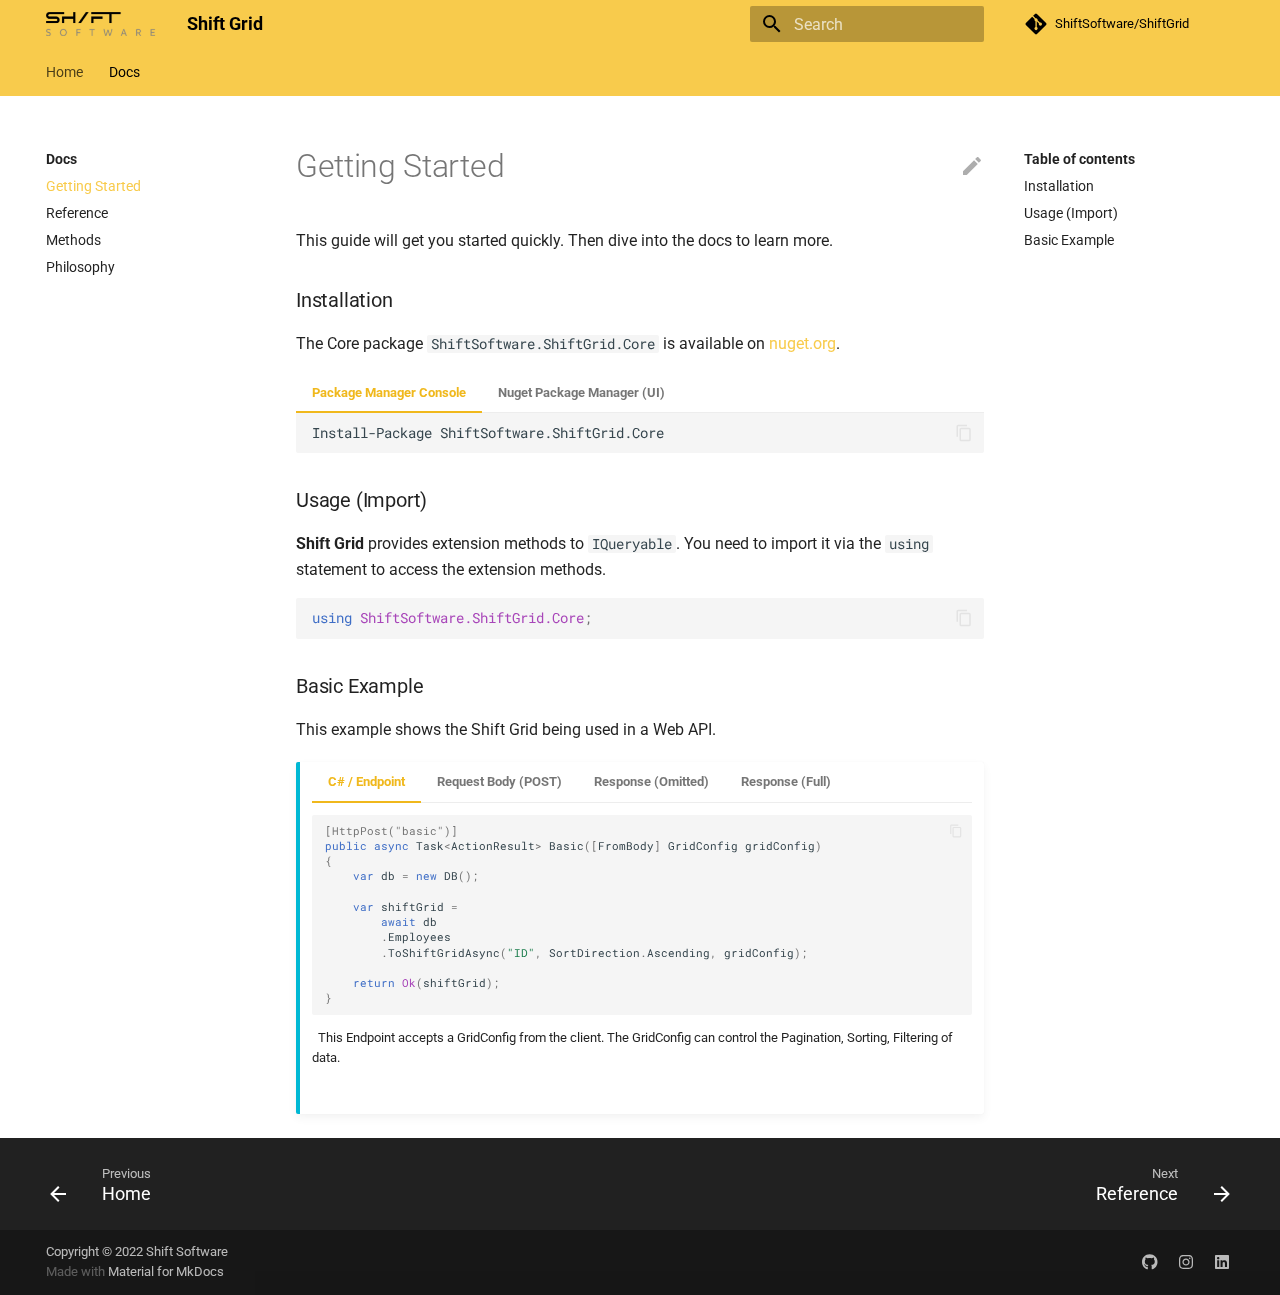
==== commit 61d8b5f0: "Deployed 548e33d with MkDocs version: 1.3.0" ====
--- a/getting-started/index.html
+++ b/getting-started/index.html
@@ -349,6 +349,48 @@
 
             
           
+            
+              
+  
+  
+  
+    <li class="md-nav__item">
+      <a href="../reference/" class="md-nav__link">
+        Reference
+      </a>
+    </li>
+  
+
+            
+          
+            
+              
+  
+  
+  
+    <li class="md-nav__item">
+      <a href="../methods/" class="md-nav__link">
+        Methods
+      </a>
+    </li>
+  
+
+            
+          
+            
+              
+  
+  
+  
+    <li class="md-nav__item">
+      <a href="../philosophy/" class="md-nav__link">
+        Philosophy
+      </a>
+    </li>
+  
+
+            
+          
         </ul>
       </nav>
     </li>
@@ -420,8 +462,9 @@
 
   <h1>Getting Started</h1>
 
+<p>This guide will get you started quickly. Then dive into the docs to learn more.</p>
 <h3 id="installation">Installation<a class="headerlink" href="#installation" title="Permanent link">&para;</a></h3>
-<p>The Core package <code>ShiftSoftware.ShiftGrid.Core</code> is available on <a href="https://nuget.org">nuget.org</a>.</p>
+<p>The Core package <code>ShiftSoftware.ShiftGrid.Core</code> is available on <a href="https://www.nuget.org/packages/ShiftSoftware.ShiftGrid.Core">nuget.org</a>.</p>
 <div class="tabbed-set tabbed-alternate" data-tabs="1:2"><input checked="checked" id="__tabbed_1_1" name="__tabbed_1" type="radio" /><input id="__tabbed_1_2" name="__tabbed_1" type="radio" /><div class="tabbed-labels"><label for="__tabbed_1_1">Package Manager Console</label><label for="__tabbed_1_2">Nuget Package Manager (UI)</label></div>
 <div class="tabbed-content">
 <div class="tabbed-block">
@@ -441,11 +484,11 @@
 </div>
 </div>
 <h3 id="usage-import">Usage (Import)<a class="headerlink" href="#usage-import" title="Permanent link">&para;</a></h3>
-<p><strong>Shift Grid</strong> provides extention methods to <code>IQueryable</code>. You need to import it via the <code>using</code> statement to access the methods.
+<p><strong>Shift Grid</strong> provides extension methods to <code>IQueryable</code>. You need to import it via the <code>using</code> statement to access the extension methods.
 <div class="highlight"><pre><span></span><code><span class="k">using</span><span class="w"> </span><span class="nn">ShiftSoftware.ShiftGrid.Core</span><span class="p">;</span><span class="w"></span>
 </code></pre></div></p>
 <h3 id="basic-example">Basic Example<a class="headerlink" href="#basic-example" title="Permanent link">&para;</a></h3>
-<p>This example shows the Grid being used in a Web API.</p>
+<p>This example shows the Shift Grid being used in a Web API.</p>
 <div class="admonition info">
 <div class="tabbed-set tabbed-alternate" data-tabs="2:4"><input checked="checked" id="__tabbed_2_1" name="__tabbed_2" type="radio" /><input id="__tabbed_2_2" name="__tabbed_2" type="radio" /><input id="__tabbed_2_3" name="__tabbed_2" type="radio" /><input id="__tabbed_2_4" name="__tabbed_2" type="radio" /><div class="tabbed-labels"><label for="__tabbed_2_1">C# / Endpoint</label><label for="__tabbed_2_2">Request Body (POST)</label><label for="__tabbed_2_3">Response (Omitted)</label><label for="__tabbed_2_4">Response (Full)</label></div>
 <div class="tabbed-content">
@@ -493,14 +536,14 @@
 <span class="w">    </span><span class="nt">&quot;dataPageSize&quot;</span><span class="p">:</span><span class="w"> </span><span class="mi">5</span><span class="p">,</span><span class="w"></span>
 <span class="w">    </span><span class="nt">&quot;dataCount&quot;</span><span class="p">:</span><span class="w"> </span><span class="mi">1000</span><span class="p">,</span><span class="w"></span>
 <span class="w">    </span><span class="nt">&quot;data&quot;</span><span class="p">:</span><span class="w"> </span><span class="p">[</span><span class="err">...</span><span class="p">],</span><span class="w"></span>
-<span class="w">    </span><span class="nt">&quot;summary&quot;</span><span class="p">:</span><span class="w"> </span><span class="p">{</span><span class="err">...</span><span class="p">},</span><span class="w"></span>
+<span class="w">    </span><span class="nt">&quot;aggregate&quot;</span><span class="p">:</span><span class="w"> </span><span class="kc">null</span><span class="p">,</span><span class="w"></span>
 <span class="w">    </span><span class="nt">&quot;sort&quot;</span><span class="p">:</span><span class="w"> </span><span class="p">[</span><span class="err">...</span><span class="p">],</span><span class="w"></span>
 <span class="w">    </span><span class="nt">&quot;stableSort&quot;</span><span class="p">:</span><span class="w"> </span><span class="p">{</span><span class="err">...</span><span class="p">},</span><span class="w"></span>
 <span class="w">    </span><span class="nt">&quot;filters&quot;</span><span class="p">:</span><span class="w"> </span><span class="p">[],</span><span class="w"></span>
 <span class="w">    </span><span class="nt">&quot;columns&quot;</span><span class="p">:</span><span class="w"> </span><span class="p">[</span><span class="err">...</span><span class="p">],</span><span class="w"></span>
 <span class="w">    </span><span class="nt">&quot;pagination&quot;</span><span class="p">:</span><span class="w"> </span><span class="p">{</span><span class="err">...</span><span class="p">},</span><span class="w"></span>
-<span class="w">    </span><span class="nt">&quot;beforeLoadingData&quot;</span><span class="p">:</span><span class="w"> </span><span class="s2">&quot;2022-06-03T07:04:03.066889Z&quot;</span><span class="p">,</span><span class="w"></span>
-<span class="w">    </span><span class="nt">&quot;afterLoadingData&quot;</span><span class="p">:</span><span class="w"> </span><span class="s2">&quot;2022-06-03T07:04:03.0678893Z&quot;</span><span class="w"></span>
+<span class="w">    </span><span class="nt">&quot;beforeLoadingData&quot;</span><span class="p">:</span><span class="w"> </span><span class="s2">&quot;2022-07-13T07:31:05.8462685Z&quot;</span><span class="p">,</span><span class="w"></span>
+<span class="w">    </span><span class="nt">&quot;afterLoadingData&quot;</span><span class="p">:</span><span class="w"> </span><span class="s2">&quot;2022-07-13T07:31:05.8474664Z&quot;</span><span class="w"></span>
 <span class="p">}</span><span class="w"></span>
 </code></pre></div>
 Objects and Arrays are omitted here so you can see the entire JSON in one preview. See the next tab for the full response.</p>
@@ -552,9 +595,7 @@
 <span class="w">            </span><span class="nt">&quot;department&quot;</span><span class="p">:</span><span class="w"> </span><span class="kc">null</span><span class="w"></span>
 <span class="w">        </span><span class="p">}</span><span class="w"></span>
 <span class="w">    </span><span class="p">],</span><span class="w"></span>
-<span class="w">    </span><span class="nt">&quot;summary&quot;</span><span class="p">:</span><span class="w"> </span><span class="p">{</span><span class="w"></span>
-<span class="w">        </span><span class="nt">&quot;Count&quot;</span><span class="p">:</span><span class="w"> </span><span class="mi">1000</span><span class="w"></span>
-<span class="w">    </span><span class="p">},</span><span class="w"></span>
+<span class="w">    </span><span class="nt">&quot;aggregate&quot;</span><span class="p">:</span><span class="w"> </span><span class="kc">null</span><span class="p">,</span><span class="w"></span>
 <span class="w">    </span><span class="nt">&quot;sort&quot;</span><span class="p">:</span><span class="w"> </span><span class="p">[</span><span class="w"></span>
 <span class="w">        </span><span class="p">{</span><span class="w"></span>
 <span class="w">            </span><span class="nt">&quot;field&quot;</span><span class="p">:</span><span class="w"> </span><span class="s2">&quot;ID&quot;</span><span class="p">,</span><span class="w"></span>
@@ -616,8 +657,8 @@
 <span class="w">        </span><span class="nt">&quot;dataStart&quot;</span><span class="p">:</span><span class="w"> </span><span class="mi">1</span><span class="p">,</span><span class="w"></span>
 <span class="w">        </span><span class="nt">&quot;dataEnd&quot;</span><span class="p">:</span><span class="w"> </span><span class="mi">5</span><span class="w"></span>
 <span class="w">    </span><span class="p">},</span><span class="w"></span>
-<span class="w">    </span><span class="nt">&quot;beforeLoadingData&quot;</span><span class="p">:</span><span class="w"> </span><span class="s2">&quot;2022-06-03T07:04:03.066889Z&quot;</span><span class="p">,</span><span class="w"></span>
-<span class="w">    </span><span class="nt">&quot;afterLoadingData&quot;</span><span class="p">:</span><span class="w"> </span><span class="s2">&quot;2022-06-03T07:04:03.0678893Z&quot;</span><span class="w"></span>
+<span class="w">    </span><span class="nt">&quot;beforeLoadingData&quot;</span><span class="p">:</span><span class="w"> </span><span class="s2">&quot;2022-07-13T07:31:05.8462685Z&quot;</span><span class="p">,</span><span class="w"></span>
+<span class="w">    </span><span class="nt">&quot;afterLoadingData&quot;</span><span class="p">:</span><span class="w"> </span><span class="s2">&quot;2022-07-13T07:31:05.8474664Z&quot;</span><span class="w"></span>
 <span class="p">}</span><span class="w"></span>
 </code></pre></div>
 &nbsp;</p>
@@ -653,6 +694,21 @@
         </a>
       
       
+        
+        <a href="../reference/" class="md-footer__link md-footer__link--next" aria-label="Next: Reference" rel="next">
+          <div class="md-footer__title">
+            <div class="md-ellipsis">
+              <span class="md-footer__direction">
+                Next
+              </span>
+              Reference
+            </div>
+          </div>
+          <div class="md-footer__button md-icon">
+            <svg xmlns="http://www.w3.org/2000/svg" viewBox="0 0 24 24"><path d="M4 11v2h12l-5.5 5.5 1.42 1.42L19.84 12l-7.92-7.92L10.5 5.5 16 11H4Z"/></svg>
+          </div>
+        </a>
+      
     </nav>
   
   <div class="md-footer-meta md-typeset">
--- a/overrides/css/extra.css
+++ b/overrides/css/extra.css
@@ -5,3 +5,7 @@
     --md-accent-fg-color: #f0b81c;
     --md-primary-bg-color: #000;
 }
+
+table code {
+    white-space: nowrap;
+}
